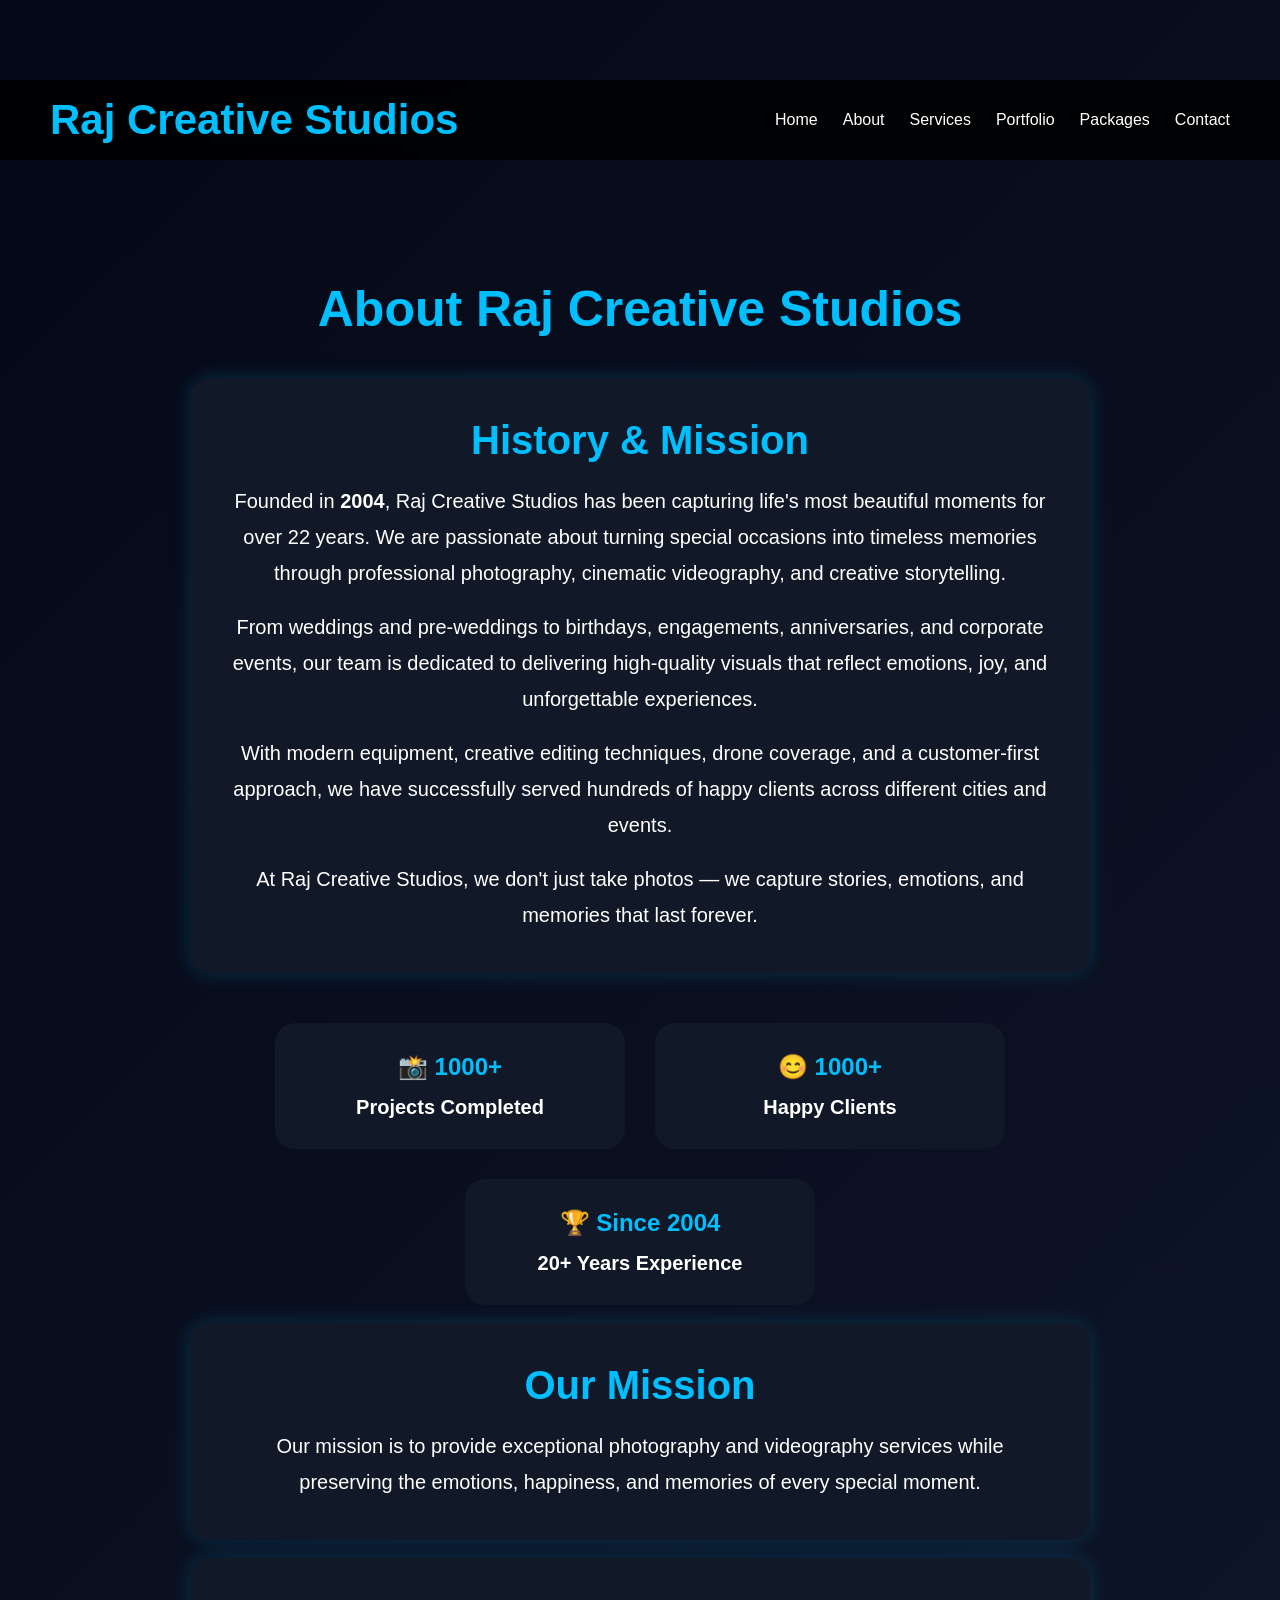
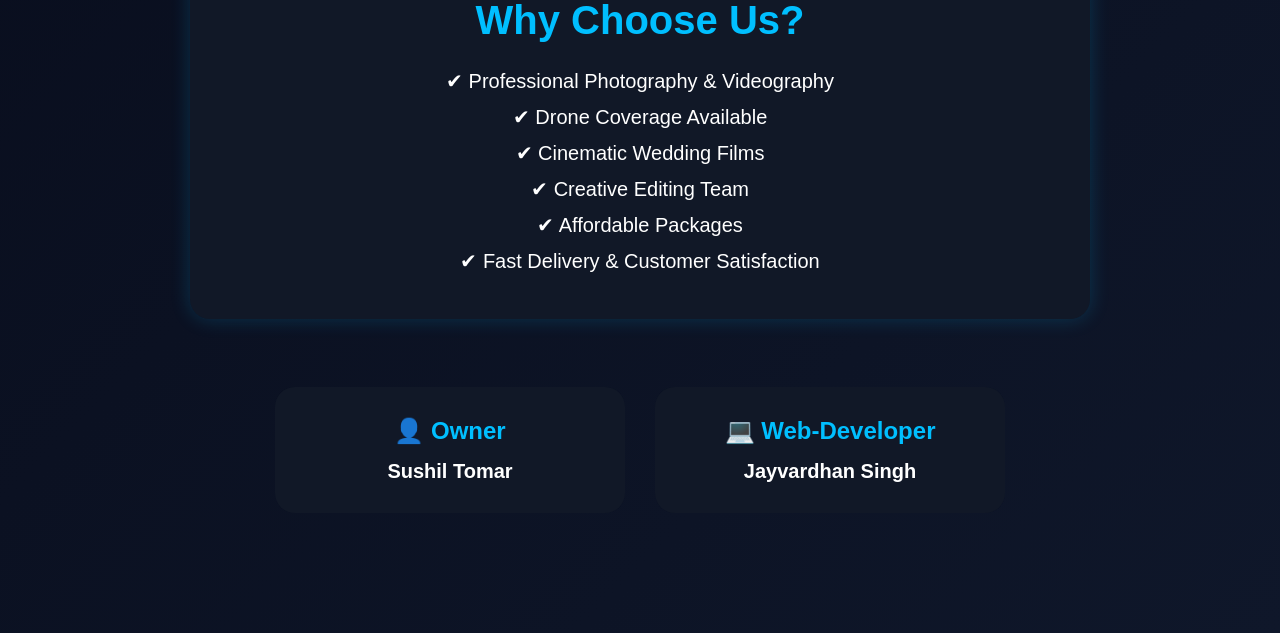
==== about.html @ 33a4277d "Updated website" ====
<!DOCTYPE html>
<html lang="en">
    <head>
        <meta charset="UTF-8">
        <meta name="viewport" content="width=device-width, initial-scale=1.0">
        <title>Raj Creative Studios</title>

        <link rel="stylesheet" href="css/style.css">
        <body>
            <header>
                <meta name="viewport"
                    content="width=device-width, initial-scale=1.0">
                <div class="logo">Raj Creative Studios</div>

                <div class="menu-toggle" onclick="toggleMenu()">
                    ☰
                </div>

                <nav id="navbar">
                    <ul>
                        <li><a href="index.html">Home</a></li>
                        <li><a href="about.html">About</a></li>
                        <li><a href="services.html">Services</a></li>
                        <li><a href="portfolio.html">Portfolio</a></li>
                        <li><a href="packages.html">Packages</a></li>
                        <li><a href="contact.html">Contact</a></li>
                    </ul>
                </nav>
            </header>
            <section class="about-section">

                <h1>About Raj Creative Studios</h1>

                <div class="about-card">

    <h2>History & Mission</h2>

    <p>
        Founded in <strong>2004</strong>, Raj Creative Studios has been
        capturing life's most beautiful moments for over 22 years.
        We are passionate about turning special occasions into
        timeless memories through professional photography,
        cinematic videography, and creative storytelling.
    </p>

    <br>

    <p>
        From weddings and pre-weddings to birthdays,
        engagements, anniversaries, and corporate events,
        our team is dedicated to delivering high-quality
        visuals that reflect emotions, joy, and unforgettable experiences.
    </p>

    <br>

    <p>
        With modern equipment, creative editing techniques,
        drone coverage, and a customer-first approach,
        we have successfully served hundreds of happy clients
        across different cities and events.
    </p>

    <br>

    <p>
        At Raj Creative Studios, we don't just take photos —
        we capture stories, emotions, and memories that last forever.
    </p>

</div>
<div class="team-container">

    <div class="team-card">
        <h2>📸 1000+</h2>
        <p>Projects Completed</p>
    </div>

    <div class="team-card">
        <h2>😊 1000+</h2>
        <p>Happy Clients</p>
    </div>

    <div class="team-card">
        <h2>🏆 Since 2004</h2>
        <p>20+ Years Experience</p>
    </div>

</div>
<br>

<div class="about-card">

    <h2>Our Mission</h2>

    <p>
        Our mission is to provide exceptional photography
        and videography services while preserving the emotions,
        happiness, and memories of every special moment.
    </p>

</div>

<br>

<div class="about-card">

    <h2>Why Choose Us?</h2>

    <p>✔ Professional Photography & Videography</p>
    <p>✔ Drone Coverage Available</p>
    <p>✔ Cinematic Wedding Films</p>
    <p>✔ Creative Editing Team</p>
    <p>✔ Affordable Packages</p>
    <p>✔ Fast Delivery & Customer Satisfaction</p>

</div>

<br>

                <div class="team-container">

                    <div class="team-card">
                        <h2>👤 Owner</h2>
                        <p>Sushil Tomar</p>
                    </div>

                    <div class="team-card">
                        <h2>💻 Web-Developer</h2>
                        <p>Jayvardhan Singh</p>
                    </div>

                </div>

            </section>

            <link rel="stylesheet" href="css/style.css">
            <script src="js/script.js"></script>
        </body>
    </html>
---- css/style.css ----
*{
    margin:0;
    padding:0;
    box-sizing:border-box;
    font-family:Arial, sans-serif;
}

body{
    background:#0a0a0a;
    color:white;
}

header{
    position: fixed;
    top: 0;
    left: 0;
    width: 100%;
    background: rgba(0,0,0,0.95);
    backdrop-filter: blur(10px);
    z-index: 9999;

    display: flex;
    justify-content: space-between;
    align-items: center;

    padding: 15px 40px;
}

.logo{
    font-size:28px;
    font-weight:bold;
    color:#00aaff;
}
.logo{
    font-size: 2rem;
}
nav ul{
    list-style:none;
    display:flex;
    gap:25px;
}

nav a{
    text-decoration:none;
    color:white;
    transition:.3s;
}

nav a:hover{
    color:#00aaff;
}

.hero{
    display:flex;
    align-items:center;
    justify-content:center;
    gap:60px;
    padding:120px 8%;
    min-height:80vh;

    background-image:
        linear-gradient(
            rgba(0,0,0,0.6),
            rgba(0,0,0,0.6)
        ),
        url("../images/studio.png");

    background-size:cover;
    background-position:center;
    background-repeat:no-repeat;
}

.hero-image img{
    width:450px;
    max-width:100%;
    border-radius:20px;
    box-shadow:0 0 25px rgba(0,191,255,0.4);
}

.hero-content{
    max-width:500px;
}

.hero-content h1{
    font-size:60px;
    color:white;
    margin-bottom:20px;
    line-height:1.1;
}

.hero-content p{
    font-size:20px;
    color:#ddd;
    margin-bottom:30px;
}

.hero-btn{
    display:inline-block;
    background:#00bfff;
    color:black;
    text-decoration:none;
    padding:15px 35px;
    border-radius:40px;
    font-weight:bold;
}

.btn{
    padding:18px 45px;
    font-size:18px;
    border-radius:50px;
    background:#00bfff;
}

.btn2{
    border:2px solid #00bfff;
    color:white;
    padding:15px 35px;
    border-radius:50px;
    text-decoration:none;
}

.stats{
    display:flex;
    justify-content:center;
    gap:30px;
    padding:60px;
}

.stat-box{
    background:#111827;
    padding:30px;
    border-radius:20px;
    width:250px;
    text-align:center;
}

.stat-box h2{
    color:#00bfff;
    font-size:45px;
}
.stat-card{
    width:240px;
    height:180px;
}

.stat-card h2{
    font-size:55px;
}

section{
    padding:80px 10%;
}

h2{
    text-align:center;
    margin-bottom:40px;
    color:#00aaff;
}

.services{
    text-align:center;
}

.service-box{
    background:rgba(255,255,255,0.08);
    backdrop-filter:blur(10px);
    border:1px solid rgba(255,255,255,0.2);
    border-radius:20px;
    padding:25px;
    transition:0.4s;
}

.service-box:hover{
    transform:translateY(-10px);
}

.gallery{
    display:grid;
    grid-template-columns:repeat(auto-fit,minmax(200px,1fr));
    gap:20px;
}

.photo{
    height:220px;
    background:#111;
    border-radius:10px;
    display:flex;
    justify-content:center;
    align-items:center;
}

.contact{
    text-align:center;
}

.contact button{
    margin-top:15px;
    padding:12px 25px;
    background:#00aaff;
    border:none;
    border-radius:8px;
    color:white;
    cursor:pointer;
}

.footer{
    background:#000;
    padding:20px 10px;
    text-align:center;
    border-top:2px solid #00bfff;
}

.footer p{
    color:#ccc;
    font-size:14px;
    margin-bottom:10px;
}

.footer-links{
    display:flex;
    justify-content:center;
    gap:20px;
    flex-wrap:wrap;
}

.footer-links a{
    color:#00bfff;
    text-decoration:none;
    font-size:14px;
    transition:0.3s;
}

.footer-links a:hover{
    color:white;
}

@import url('https://fonts.googleapis.com/css2?family=Poppins:wght@300;400;600;700&display=swap');

*{
    margin:0;
    padding:0;
    box-sizing:border-box;
    font-family:'Poppins',sans-serif;
}

body{
    background:linear-gradient(135deg,#050816,#0f172a);
    color:white;
    min-height:100vh;
    padding-top: 90px;
}

header{
    text-align:center;
    padding:30px;
    background:rgba(0,0,0,0.4);
    backdrop-filter:blur(10px);
}

header h1{
    color:#00bfff;
    text-shadow:0 0 20px #00bfff;
}

.about-container{
    max-width:1200px;
    margin:auto;
    padding:80px 20px;
}

.about-card{
    background:rgba(255,255,255,0.05);
    backdrop-filter:blur(12px);
    border-radius:20px;
    padding:40px;
    text-align:center;
    box-shadow:0 0 25px rgba(0,191,255,0.2);
}

.about-card h2{
    color:#00bfff;
    margin-bottom:20px;
    font-size:40px;
}

.about-card p{
    font-size:18px;
    line-height:1.8;
}

.team{
    display:flex;
    justify-content:center;
    gap:30px;
    margin-top:50px;
    flex-wrap:wrap;
}

.team-card{
    width:320px;
    background:rgba(255,255,255,0.05);
    backdrop-filter:blur(10px);
    padding:30px;
    border-radius:20px;
    text-align:center;
    transition:0.4s;
}

.team-card:hover{
    transform:translateY(-10px);
    box-shadow:0 0 25px rgba(0,191,255,0.5);
}

.team-card h3{
    color:#00bfff;
    margin-bottom:10px;
}

.team-card p{
    font-size:20px;
    font-weight:600;
}

.contact-section{
    min-height:100vh;
    padding:120px 10%;
    text-align:center;
}

.contact-section h1{
    font-size:60px;
    color:#00bfff;
    margin-bottom:10px;
}

.subtitle{
    color:#ccc;
    margin-bottom:50px;
}

.contact-container{
    display:flex;
    justify-content:center;
    gap:25px;
    flex-wrap:wrap;
    margin-bottom:50px;
}

.contact-card{
    width:300px;
    background:#111827;
    padding:30px;
    border-radius:20px;
    transition:.3s;
}

.contact-card:hover{
    transform:translateY(-10px);
    box-shadow:0 0 20px rgba(0,191,255,.5);
}

.contact-card h3{
    color:#00bfff;
    margin-bottom:10px;
}

.contact-form{
    max-width:700px;
    margin:auto;
}

.contact-form input,
.contact-form textarea{
    width:100%;
    padding:15px;
    margin-bottom:15px;
    border:none;
    border-radius:10px;
    background:#1f2937;
    color:white;
}

.contact-form textarea{
    height:150px;
}

.contact-form button{
    width:100%;
    padding:15px;
    border:none;
    background:#00bfff;
    color:white;
    border-radius:10px;
    font-size:18px;
    cursor:pointer;
}
.whatsapp{
    position:fixed;
    right:20px;
    bottom:20px;
    background:#25D366;
    color:white;
    padding:15px 25px;
    border-radius:50px;
    text-decoration:none;
}
.about-section{
    padding:120px 10%;
    text-align:center;
}

.about-section h1{
    color:#00bfff;
    font-size:50px;
    margin-bottom:40px;
}

.about-card{
    max-width:900px;
    margin:auto;
    background:#111827;
    padding:40px;
    border-radius:20px;
    box-shadow:0 0 20px rgba(0,191,255,.2);
}

.about-card p{
    font-size:20px;
    line-height:1.8;
}

.team-container{
    display:flex;
    justify-content:center;
    gap:30px;
    margin-top:50px;
    flex-wrap:wrap;
}

.team-card{
    width:350px;
    background:#111827;
    padding:30px;
    border-radius:20px;
    transition:.3s;
}

.team-card:hover{
    transform:translateY(-10px);
    box-shadow:0 0 25px rgba(0,191,255,.5);
}

.team-card h2{
    color:#00bfff;
    margin-bottom:15px;
}

.services-section{
    padding:120px 8%;
    text-align:center;
}

.services-section h1{
    font-size:55px;
    color:#00bfff;
    margin-bottom:60px;
}

.services-grid{
    display:grid;
    grid-template-columns:repeat(auto-fit,minmax(300px,1fr));
    gap:30px;
}

.service-card{
    background:#111827;
    padding:35px;
    border-radius:20px;
    transition:0.4s;
    border:1px solid rgba(255,255,255,0.08);
}

.service-card:hover{
    transform:translateY(-10px);
    box-shadow:0 0 25px rgba(0,191,255,0.5);
}

.icon{
    font-size:50px;
    margin-bottom:15px;
}

.service-card h3{
    color:#00bfff;
    margin-bottom:15px;
}

.service-card p{
    color:#d1d5db;
}
.packages-section{
    padding:120px 8%;
    text-align:center;
}

.packages-section h1{
    font-size:55px;
    color:#00bfff;
    margin-bottom:60px;
}

.packages-grid{
    display:grid;
    grid-template-columns:repeat(auto-fit,minmax(320px,1fr));
    gap:30px;
}

.package-card{
    background:#111827;
    padding:40px;
    border-radius:20px;
    position:relative;
    transition:0.4s;
}

.package-card:hover{
    transform:translateY(-10px);
    box-shadow:0 0 25px rgba(0,191,255,.5);
}

.featured{
    border:2px solid #00bfff;
}

.badge{
    position:absolute;
    top:15px;
    right:15px;
    background:#00bfff;
    color:white;
    padding:5px 12px;
    border-radius:20px;
    font-size:12px;
}

.price{
    font-size:50px;
    font-weight:bold;
    color:#00bfff;
    margin:20px 0;
}

.package-card ul{
    list-style:none;
    padding:0;
}

.package-card li{
    margin:12px 0;
    color:#d1d5db;
}

.package-btn{
    display:inline-block;
    margin-top:25px;
    padding:12px 25px;
    background:#00bfff;
    color:white;
    text-decoration:none;
    border-radius:50px;
}

.portfolio-section{
    padding:120px 8%;
    text-align:center;
}

.portfolio-section h1{
    color:#00bfff;
    font-size:55px;
    margin-bottom:50px;
}

.portfolio-grid{
    display:grid;
    grid-template-columns:repeat(auto-fit,minmax(320px,1fr));
    gap:25px;
}

.portfolio-card{
    position:relative;
    overflow:hidden;
    border-radius:20px;
}

.portfolio-card img{
    width:100%;
    height:300px;
    object-fit:cover;
    transition:.5s;
}

.portfolio-card:hover img{
    transform:scale(1.1);
}

.overlay{
    position:absolute;
    bottom:0;
    width:100%;
    padding:20px;
    background:linear-gradient(transparent,rgba(0,0,0,.9));
    color:white;
}

.overlay h3{
    color:#00bfff;
}
header{
    position:fixed;
    top:0;
    left:0;
    width:100%;
    height:80px;

    background:rgba(0,0,0,0.9);
    backdrop-filter:blur(10px);

    display:flex;
    justify-content:space-between;
    align-items:center;

    padding:0 50px;
    z-index:1000;
}

.logo{
    color:#00bfff;
    font-size:42px;
    font-weight:bold;
}

.nav-links{
    display:flex;
    gap:35px;
    list-style:none;
}

.nav-links a{
    text-decoration:none;
    color:white;
    font-size:18px;
    font-weight:500;
    transition:0.3s;
}

.nav-links a:hover{
    color:#00bfff;
}

.nav-links a.active{
    color:#00bfff;
}

body{
    padding-top:80px;
}


/* ===== MOBILE MENU FIX ===== */

.menu-toggle{
    display:none;
    font-size:35px;
    color:#00bfff;
    cursor:pointer;
}

@media (max-width:768px){

    header{
        flex-direction:column;
        padding:15px;
        text-align:center;
    }

    .logo{
        font-size:2rem;
        margin-bottom:10px;
    }

    .menu-toggle{
        display:block;
        width:100%;
        text-align:center;
        margin:10px 0;
    }

    #navbar{
        display:none;
        width:100%;
    }

    #navbar.active{
        display:block;
    }

    #navbar ul{
        display:flex;
        flex-direction:column;
        align-items:center;
        gap:12px;
        padding:15px 0;
    }

    #navbar ul li{
        list-style:none;
    }

    #navbar ul li a{
        display:block;
        width:180px;
        background:#111827;
        padding:12px;
        border-radius:15px;
        text-decoration:none;
        color:white;
        transition:0.3s;
    }

    #navbar ul li a:hover{
        background:#00bfff;
        color:black;
    }
}
#navbar ul{
    list-style:none;
}
header{
    position:relative;
}
@media (max-width:768px){

    header{
        position:relative;
        flex-direction:column;
        padding:15px;
        text-align:center;
    }

    .menu-toggle{
        display:block;
        width:100%;
        text-align:center;
        margin:10px 0;
    }

    #navbar{
        display:none;
        width:100%;
    }

    #navbar.active{
        display:block;
    }

    #navbar ul{
        list-style:none;
        display:flex;
        flex-direction:column;
        align-items:center;
        gap:12px;
        padding:15px 0;
    }
}
@media (max-width:768px){

   .hero{
    min-height:100vh;

    background-image:
    linear-gradient(
        rgba(0,0,0,0.5),
        rgba(0,0,0,0.6)
    ),
    url("../images/wedding.jpg");

    background-size:cover;
    background-position:center;
    background-repeat:no-repeat;

    display:flex;
    justify-content:center;
    align-items:center;
}

}
/* Contact Form */
.contact-form{
    max-width:700px;
    margin:50px auto;
    display:flex;
    flex-direction:column;
    gap:20px;
}

.contact-form input,
.contact-form textarea{
    width:100%;
    padding:18px;
    border:none;
    border-radius:15px;
    background:#0b1830;
    color:white;
    font-size:16px;
    box-shadow:0 0 10px rgba(0,191,255,0.2);
}

.contact-form textarea{
    min-height:150px;
    resize:none;
}

.contact-form input:focus,
.contact-form textarea:focus{
    outline:none;
    box-shadow:0 0 20px #00bfff;
}

.contact-form button{
    background:#00bfff;
    color:white;
    border:none;
    padding:18px;
    font-size:18px;
    font-weight:bold;
    border-radius:50px;
    cursor:pointer;
    transition:0.3s;
}

.contact-form button:hover{
    transform:translateY(-3px);
    box-shadow:0 0 25px #00bfff;
}

/* Mobile */
@media(max-width:768px){

.contact-form{
    width:90%;
}

}
.hero{
    min-height:100vh;
    display:flex;
    justify-content:center;
    align-items:center;
    text-align:center;

    animation:slider 15s infinite;
    background-size:cover;
    background-position:center;
}

@keyframes slider{

    0%{
        background-image:
        linear-gradient(rgba(0,0,0,.6),rgba(0,0,0,.6)),
        url("images/team.jpg");
    }

    33%{
        background-image:
        linear-gradient(rgba(0,0,0,.6),rgba(0,0,0,.6)),
        url("images/prewedding.jpg");
    }

    66%{
        background-image:
        linear-gradient(rgba(0,0,0,.6),rgba(0,0,0,.6)),
        url("images/birthday.jpg");
    }

    100%{
        background-image:
        linear-gradient(rgba(0,0,0,.6),rgba(0,0,0,.6)),
        url("images/wedding.jpg");
    }
}

.reviews{
    padding:80px 20px;
    text-align:center;
}

.review-grid{
    display:grid;
    grid-template-columns:repeat(auto-fit,minmax(250px,1fr));
    gap:20px;
    margin-top:40px;
}

.review-card{
    background:#08152d;
    padding:25px;
    border-radius:15px;
    color:white;
    box-shadow:0 0 15px rgba(0,191,255,.3);
}

.review-card h4{
    color:#00bfff;
    margin-top:15px;
}
.review-card h4{
    color:#00bfff;
    margin-top:15px;
}
form{
    max-width:700px;
    margin:auto;
    display:flex;
    flex-direction:column;
    gap:15px;
}

form input,
form select,
form textarea{
    padding:15px;
    border:none;
    border-radius:10px;
    background:#08152d;
    color:white;
}

form button{
    padding:15px;
    border:none;
    border-radius:10px;
    background:#00bfff;
    color:white;
    font-size:18px;
    cursor:pointer;
}

.map-section{
    padding:80px 20px;
    text-align:center;
}

.map-section h2{
    color:#00bfff;
    margin-bottom:30px;
    font-size:2.5rem;
}

.map-container iframe{
    width:100%;
    height:400px;
    border:none;
    border-radius:20px;
    box-shadow:0 0 20px rgba(0,191,255,.3);
}

.call-btn{
    position:fixed;
    bottom:100px;
    right:25px;

    width:65px;
    height:65px;

    background:#00bfff;
    color:white;

    border-radius:50%;

    display:flex;
    justify-content:center;
    align-items:center;

    font-size:30px;

    text-decoration:none;

    box-shadow:0 0 20px rgba(0,191,255,.6);

    z-index:999;
    transition:.3s;
}

.call-btn:hover{
    transform:scale(1.1);
}

@media(max-width:768px){

.hero{
    flex-direction:column;
    text-align:center;
    padding:100px 20px;
}

.hero-content h1{
    font-size:42px;
}

.hero-content p{
    font-size:18px;
}

.hero-image img{
    width:100%;
}
}
.share-btn{
    background:#00bfff;
    color:black;
    border:none;
    padding:15px 30px;
    border-radius:50px;
    font-size:18px;
    font-weight:bold;
    cursor:pointer;
    transition:0.3s;
}

.share-btn:hover{
    transform:scale(1.05);
    box-shadow:0 0 20px #00bfff;
}

.share-float{
    position:fixed;
    bottom:90px;
    left:20px;

    width:60px;
    height:60px;

    background:#00bfff;
    color:white;

    border-radius:50%;

    display:flex;
    justify-content:center;
    align-items:center;

    font-size:28px;
    text-decoration:none;

    box-shadow:0 0 20px rgba(0,191,255,0.6);

    z-index:999;
    transition:0.3s;
}

.share-float:hover{
    transform:scale(1.1);
}
---- css/style.css ----
*{
    margin:0;
    padding:0;
    box-sizing:border-box;
    font-family:Arial, sans-serif;
}

body{
    background:#0a0a0a;
    color:white;
}

header{
    position: fixed;
    top: 0;
    left: 0;
    width: 100%;
    background: rgba(0,0,0,0.95);
    backdrop-filter: blur(10px);
    z-index: 9999;

    display: flex;
    justify-content: space-between;
    align-items: center;

    padding: 15px 40px;
}

.logo{
    font-size:28px;
    font-weight:bold;
    color:#00aaff;
}
.logo{
    font-size: 2rem;
}
nav ul{
    list-style:none;
    display:flex;
    gap:25px;
}

nav a{
    text-decoration:none;
    color:white;
    transition:.3s;
}

nav a:hover{
    color:#00aaff;
}

.hero{
    display:flex;
    align-items:center;
    justify-content:center;
    gap:60px;
    padding:120px 8%;
    min-height:80vh;

    background-image:
        linear-gradient(
            rgba(0,0,0,0.6),
            rgba(0,0,0,0.6)
        ),
        url("../images/studio.png");

    background-size:cover;
    background-position:center;
    background-repeat:no-repeat;
}

.hero-image img{
    width:450px;
    max-width:100%;
    border-radius:20px;
    box-shadow:0 0 25px rgba(0,191,255,0.4);
}

.hero-content{
    max-width:500px;
}

.hero-content h1{
    font-size:60px;
    color:white;
    margin-bottom:20px;
    line-height:1.1;
}

.hero-content p{
    font-size:20px;
    color:#ddd;
    margin-bottom:30px;
}

.hero-btn{
    display:inline-block;
    background:#00bfff;
    color:black;
    text-decoration:none;
    padding:15px 35px;
    border-radius:40px;
    font-weight:bold;
}

.btn{
    padding:18px 45px;
    font-size:18px;
    border-radius:50px;
    background:#00bfff;
}

.btn2{
    border:2px solid #00bfff;
    color:white;
    padding:15px 35px;
    border-radius:50px;
    text-decoration:none;
}

.stats{
    display:flex;
    justify-content:center;
    gap:30px;
    padding:60px;
}

.stat-box{
    background:#111827;
    padding:30px;
    border-radius:20px;
    width:250px;
    text-align:center;
}

.stat-box h2{
    color:#00bfff;
    font-size:45px;
}
.stat-card{
    width:240px;
    height:180px;
}

.stat-card h2{
    font-size:55px;
}

section{
    padding:80px 10%;
}

h2{
    text-align:center;
    margin-bottom:40px;
    color:#00aaff;
}

.services{
    text-align:center;
}

.service-box{
    background:rgba(255,255,255,0.08);
    backdrop-filter:blur(10px);
    border:1px solid rgba(255,255,255,0.2);
    border-radius:20px;
    padding:25px;
    transition:0.4s;
}

.service-box:hover{
    transform:translateY(-10px);
}

.gallery{
    display:grid;
    grid-template-columns:repeat(auto-fit,minmax(200px,1fr));
    gap:20px;
}

.photo{
    height:220px;
    background:#111;
    border-radius:10px;
    display:flex;
    justify-content:center;
    align-items:center;
}

.contact{
    text-align:center;
}

.contact button{
    margin-top:15px;
    padding:12px 25px;
    background:#00aaff;
    border:none;
    border-radius:8px;
    color:white;
    cursor:pointer;
}

.footer{
    background:#000;
    padding:20px 10px;
    text-align:center;
    border-top:2px solid #00bfff;
}

.footer p{
    color:#ccc;
    font-size:14px;
    margin-bottom:10px;
}

.footer-links{
    display:flex;
    justify-content:center;
    gap:20px;
    flex-wrap:wrap;
}

.footer-links a{
    color:#00bfff;
    text-decoration:none;
    font-size:14px;
    transition:0.3s;
}

.footer-links a:hover{
    color:white;
}

@import url('https://fonts.googleapis.com/css2?family=Poppins:wght@300;400;600;700&display=swap');

*{
    margin:0;
    padding:0;
    box-sizing:border-box;
    font-family:'Poppins',sans-serif;
}

body{
    background:linear-gradient(135deg,#050816,#0f172a);
    color:white;
    min-height:100vh;
    padding-top: 90px;
}

header{
    text-align:center;
    padding:30px;
    background:rgba(0,0,0,0.4);
    backdrop-filter:blur(10px);
}

header h1{
    color:#00bfff;
    text-shadow:0 0 20px #00bfff;
}

.about-container{
    max-width:1200px;
    margin:auto;
    padding:80px 20px;
}

.about-card{
    background:rgba(255,255,255,0.05);
    backdrop-filter:blur(12px);
    border-radius:20px;
    padding:40px;
    text-align:center;
    box-shadow:0 0 25px rgba(0,191,255,0.2);
}

.about-card h2{
    color:#00bfff;
    margin-bottom:20px;
    font-size:40px;
}

.about-card p{
    font-size:18px;
    line-height:1.8;
}

.team{
    display:flex;
    justify-content:center;
    gap:30px;
    margin-top:50px;
    flex-wrap:wrap;
}

.team-card{
    width:320px;
    background:rgba(255,255,255,0.05);
    backdrop-filter:blur(10px);
    padding:30px;
    border-radius:20px;
    text-align:center;
    transition:0.4s;
}

.team-card:hover{
    transform:translateY(-10px);
    box-shadow:0 0 25px rgba(0,191,255,0.5);
}

.team-card h3{
    color:#00bfff;
    margin-bottom:10px;
}

.team-card p{
    font-size:20px;
    font-weight:600;
}

.contact-section{
    min-height:100vh;
    padding:120px 10%;
    text-align:center;
}

.contact-section h1{
    font-size:60px;
    color:#00bfff;
    margin-bottom:10px;
}

.subtitle{
    color:#ccc;
    margin-bottom:50px;
}

.contact-container{
    display:flex;
    justify-content:center;
    gap:25px;
    flex-wrap:wrap;
    margin-bottom:50px;
}

.contact-card{
    width:300px;
    background:#111827;
    padding:30px;
    border-radius:20px;
    transition:.3s;
}

.contact-card:hover{
    transform:translateY(-10px);
    box-shadow:0 0 20px rgba(0,191,255,.5);
}

.contact-card h3{
    color:#00bfff;
    margin-bottom:10px;
}

.contact-form{
    max-width:700px;
    margin:auto;
}

.contact-form input,
.contact-form textarea{
    width:100%;
    padding:15px;
    margin-bottom:15px;
    border:none;
    border-radius:10px;
    background:#1f2937;
    color:white;
}

.contact-form textarea{
    height:150px;
}

.contact-form button{
    width:100%;
    padding:15px;
    border:none;
    background:#00bfff;
    color:white;
    border-radius:10px;
    font-size:18px;
    cursor:pointer;
}
.whatsapp{
    position:fixed;
    right:20px;
    bottom:20px;
    background:#25D366;
    color:white;
    padding:15px 25px;
    border-radius:50px;
    text-decoration:none;
}
.about-section{
    padding:120px 10%;
    text-align:center;
}

.about-section h1{
    color:#00bfff;
    font-size:50px;
    margin-bottom:40px;
}

.about-card{
    max-width:900px;
    margin:auto;
    background:#111827;
    padding:40px;
    border-radius:20px;
    box-shadow:0 0 20px rgba(0,191,255,.2);
}

.about-card p{
    font-size:20px;
    line-height:1.8;
}

.team-container{
    display:flex;
    justify-content:center;
    gap:30px;
    margin-top:50px;
    flex-wrap:wrap;
}

.team-card{
    width:350px;
    background:#111827;
    padding:30px;
    border-radius:20px;
    transition:.3s;
}

.team-card:hover{
    transform:translateY(-10px);
    box-shadow:0 0 25px rgba(0,191,255,.5);
}

.team-card h2{
    color:#00bfff;
    margin-bottom:15px;
}

.services-section{
    padding:120px 8%;
    text-align:center;
}

.services-section h1{
    font-size:55px;
    color:#00bfff;
    margin-bottom:60px;
}

.services-grid{
    display:grid;
    grid-template-columns:repeat(auto-fit,minmax(300px,1fr));
    gap:30px;
}

.service-card{
    background:#111827;
    padding:35px;
    border-radius:20px;
    transition:0.4s;
    border:1px solid rgba(255,255,255,0.08);
}

.service-card:hover{
    transform:translateY(-10px);
    box-shadow:0 0 25px rgba(0,191,255,0.5);
}

.icon{
    font-size:50px;
    margin-bottom:15px;
}

.service-card h3{
    color:#00bfff;
    margin-bottom:15px;
}

.service-card p{
    color:#d1d5db;
}
.packages-section{
    padding:120px 8%;
    text-align:center;
}

.packages-section h1{
    font-size:55px;
    color:#00bfff;
    margin-bottom:60px;
}

.packages-grid{
    display:grid;
    grid-template-columns:repeat(auto-fit,minmax(320px,1fr));
    gap:30px;
}

.package-card{
    background:#111827;
    padding:40px;
    border-radius:20px;
    position:relative;
    transition:0.4s;
}

.package-card:hover{
    transform:translateY(-10px);
    box-shadow:0 0 25px rgba(0,191,255,.5);
}

.featured{
    border:2px solid #00bfff;
}

.badge{
    position:absolute;
    top:15px;
    right:15px;
    background:#00bfff;
    color:white;
    padding:5px 12px;
    border-radius:20px;
    font-size:12px;
}

.price{
    font-size:50px;
    font-weight:bold;
    color:#00bfff;
    margin:20px 0;
}

.package-card ul{
    list-style:none;
    padding:0;
}

.package-card li{
    margin:12px 0;
    color:#d1d5db;
}

.package-btn{
    display:inline-block;
    margin-top:25px;
    padding:12px 25px;
    background:#00bfff;
    color:white;
    text-decoration:none;
    border-radius:50px;
}

.portfolio-section{
    padding:120px 8%;
    text-align:center;
}

.portfolio-section h1{
    color:#00bfff;
    font-size:55px;
    margin-bottom:50px;
}

.portfolio-grid{
    display:grid;
    grid-template-columns:repeat(auto-fit,minmax(320px,1fr));
    gap:25px;
}

.portfolio-card{
    position:relative;
    overflow:hidden;
    border-radius:20px;
}

.portfolio-card img{
    width:100%;
    height:300px;
    object-fit:cover;
    transition:.5s;
}

.portfolio-card:hover img{
    transform:scale(1.1);
}

.overlay{
    position:absolute;
    bottom:0;
    width:100%;
    padding:20px;
    background:linear-gradient(transparent,rgba(0,0,0,.9));
    color:white;
}

.overlay h3{
    color:#00bfff;
}
header{
    position:fixed;
    top:0;
    left:0;
    width:100%;
    height:80px;

    background:rgba(0,0,0,0.9);
    backdrop-filter:blur(10px);

    display:flex;
    justify-content:space-between;
    align-items:center;

    padding:0 50px;
    z-index:1000;
}

.logo{
    color:#00bfff;
    font-size:42px;
    font-weight:bold;
}

.nav-links{
    display:flex;
    gap:35px;
    list-style:none;
}

.nav-links a{
    text-decoration:none;
    color:white;
    font-size:18px;
    font-weight:500;
    transition:0.3s;
}

.nav-links a:hover{
    color:#00bfff;
}

.nav-links a.active{
    color:#00bfff;
}

body{
    padding-top:80px;
}


/* ===== MOBILE MENU FIX ===== */

.menu-toggle{
    display:none;
    font-size:35px;
    color:#00bfff;
    cursor:pointer;
}

@media (max-width:768px){

    header{
        flex-direction:column;
        padding:15px;
        text-align:center;
    }

    .logo{
        font-size:2rem;
        margin-bottom:10px;
    }

    .menu-toggle{
        display:block;
        width:100%;
        text-align:center;
        margin:10px 0;
    }

    #navbar{
        display:none;
        width:100%;
    }

    #navbar.active{
        display:block;
    }

    #navbar ul{
        display:flex;
        flex-direction:column;
        align-items:center;
        gap:12px;
        padding:15px 0;
    }

    #navbar ul li{
        list-style:none;
    }

    #navbar ul li a{
        display:block;
        width:180px;
        background:#111827;
        padding:12px;
        border-radius:15px;
        text-decoration:none;
        color:white;
        transition:0.3s;
    }

    #navbar ul li a:hover{
        background:#00bfff;
        color:black;
    }
}
#navbar ul{
    list-style:none;
}
header{
    position:relative;
}
@media (max-width:768px){

    header{
        position:relative;
        flex-direction:column;
        padding:15px;
        text-align:center;
    }

    .menu-toggle{
        display:block;
        width:100%;
        text-align:center;
        margin:10px 0;
    }

    #navbar{
        display:none;
        width:100%;
    }

    #navbar.active{
        display:block;
    }

    #navbar ul{
        list-style:none;
        display:flex;
        flex-direction:column;
        align-items:center;
        gap:12px;
        padding:15px 0;
    }
}
@media (max-width:768px){

   .hero{
    min-height:100vh;

    background-image:
    linear-gradient(
        rgba(0,0,0,0.5),
        rgba(0,0,0,0.6)
    ),
    url("../images/wedding.jpg");

    background-size:cover;
    background-position:center;
    background-repeat:no-repeat;

    display:flex;
    justify-content:center;
    align-items:center;
}

}
/* Contact Form */
.contact-form{
    max-width:700px;
    margin:50px auto;
    display:flex;
    flex-direction:column;
    gap:20px;
}

.contact-form input,
.contact-form textarea{
    width:100%;
    padding:18px;
    border:none;
    border-radius:15px;
    background:#0b1830;
    color:white;
    font-size:16px;
    box-shadow:0 0 10px rgba(0,191,255,0.2);
}

.contact-form textarea{
    min-height:150px;
    resize:none;
}

.contact-form input:focus,
.contact-form textarea:focus{
    outline:none;
    box-shadow:0 0 20px #00bfff;
}

.contact-form button{
    background:#00bfff;
    color:white;
    border:none;
    padding:18px;
    font-size:18px;
    font-weight:bold;
    border-radius:50px;
    cursor:pointer;
    transition:0.3s;
}

.contact-form button:hover{
    transform:translateY(-3px);
    box-shadow:0 0 25px #00bfff;
}

/* Mobile */
@media(max-width:768px){

.contact-form{
    width:90%;
}

}
.hero{
    min-height:100vh;
    display:flex;
    justify-content:center;
    align-items:center;
    text-align:center;

    animation:slider 15s infinite;
    background-size:cover;
    background-position:center;
}

@keyframes slider{

    0%{
        background-image:
        linear-gradient(rgba(0,0,0,.6),rgba(0,0,0,.6)),
        url("images/team.jpg");
    }

    33%{
        background-image:
        linear-gradient(rgba(0,0,0,.6),rgba(0,0,0,.6)),
        url("images/prewedding.jpg");
    }

    66%{
        background-image:
        linear-gradient(rgba(0,0,0,.6),rgba(0,0,0,.6)),
        url("images/birthday.jpg");
    }

    100%{
        background-image:
        linear-gradient(rgba(0,0,0,.6),rgba(0,0,0,.6)),
        url("images/wedding.jpg");
    }
}

.reviews{
    padding:80px 20px;
    text-align:center;
}

.review-grid{
    display:grid;
    grid-template-columns:repeat(auto-fit,minmax(250px,1fr));
    gap:20px;
    margin-top:40px;
}

.review-card{
    background:#08152d;
    padding:25px;
    border-radius:15px;
    color:white;
    box-shadow:0 0 15px rgba(0,191,255,.3);
}

.review-card h4{
    color:#00bfff;
    margin-top:15px;
}
.review-card h4{
    color:#00bfff;
    margin-top:15px;
}
form{
    max-width:700px;
    margin:auto;
    display:flex;
    flex-direction:column;
    gap:15px;
}

form input,
form select,
form textarea{
    padding:15px;
    border:none;
    border-radius:10px;
    background:#08152d;
    color:white;
}

form button{
    padding:15px;
    border:none;
    border-radius:10px;
    background:#00bfff;
    color:white;
    font-size:18px;
    cursor:pointer;
}

.map-section{
    padding:80px 20px;
    text-align:center;
}

.map-section h2{
    color:#00bfff;
    margin-bottom:30px;
    font-size:2.5rem;
}

.map-container iframe{
    width:100%;
    height:400px;
    border:none;
    border-radius:20px;
    box-shadow:0 0 20px rgba(0,191,255,.3);
}

.call-btn{
    position:fixed;
    bottom:100px;
    right:25px;

    width:65px;
    height:65px;

    background:#00bfff;
    color:white;

    border-radius:50%;

    display:flex;
    justify-content:center;
    align-items:center;

    font-size:30px;

    text-decoration:none;

    box-shadow:0 0 20px rgba(0,191,255,.6);

    z-index:999;
    transition:.3s;
}

.call-btn:hover{
    transform:scale(1.1);
}

@media(max-width:768px){

.hero{
    flex-direction:column;
    text-align:center;
    padding:100px 20px;
}

.hero-content h1{
    font-size:42px;
}

.hero-content p{
    font-size:18px;
}

.hero-image img{
    width:100%;
}
}
.share-btn{
    background:#00bfff;
    color:black;
    border:none;
    padding:15px 30px;
    border-radius:50px;
    font-size:18px;
    font-weight:bold;
    cursor:pointer;
    transition:0.3s;
}

.share-btn:hover{
    transform:scale(1.05);
    box-shadow:0 0 20px #00bfff;
}

.share-float{
    position:fixed;
    bottom:90px;
    left:20px;

    width:60px;
    height:60px;

    background:#00bfff;
    color:white;

    border-radius:50%;

    display:flex;
    justify-content:center;
    align-items:center;

    font-size:28px;
    text-decoration:none;

    box-shadow:0 0 20px rgba(0,191,255,0.6);

    z-index:999;
    transition:0.3s;
}

.share-float:hover{
    transform:scale(1.1);
}
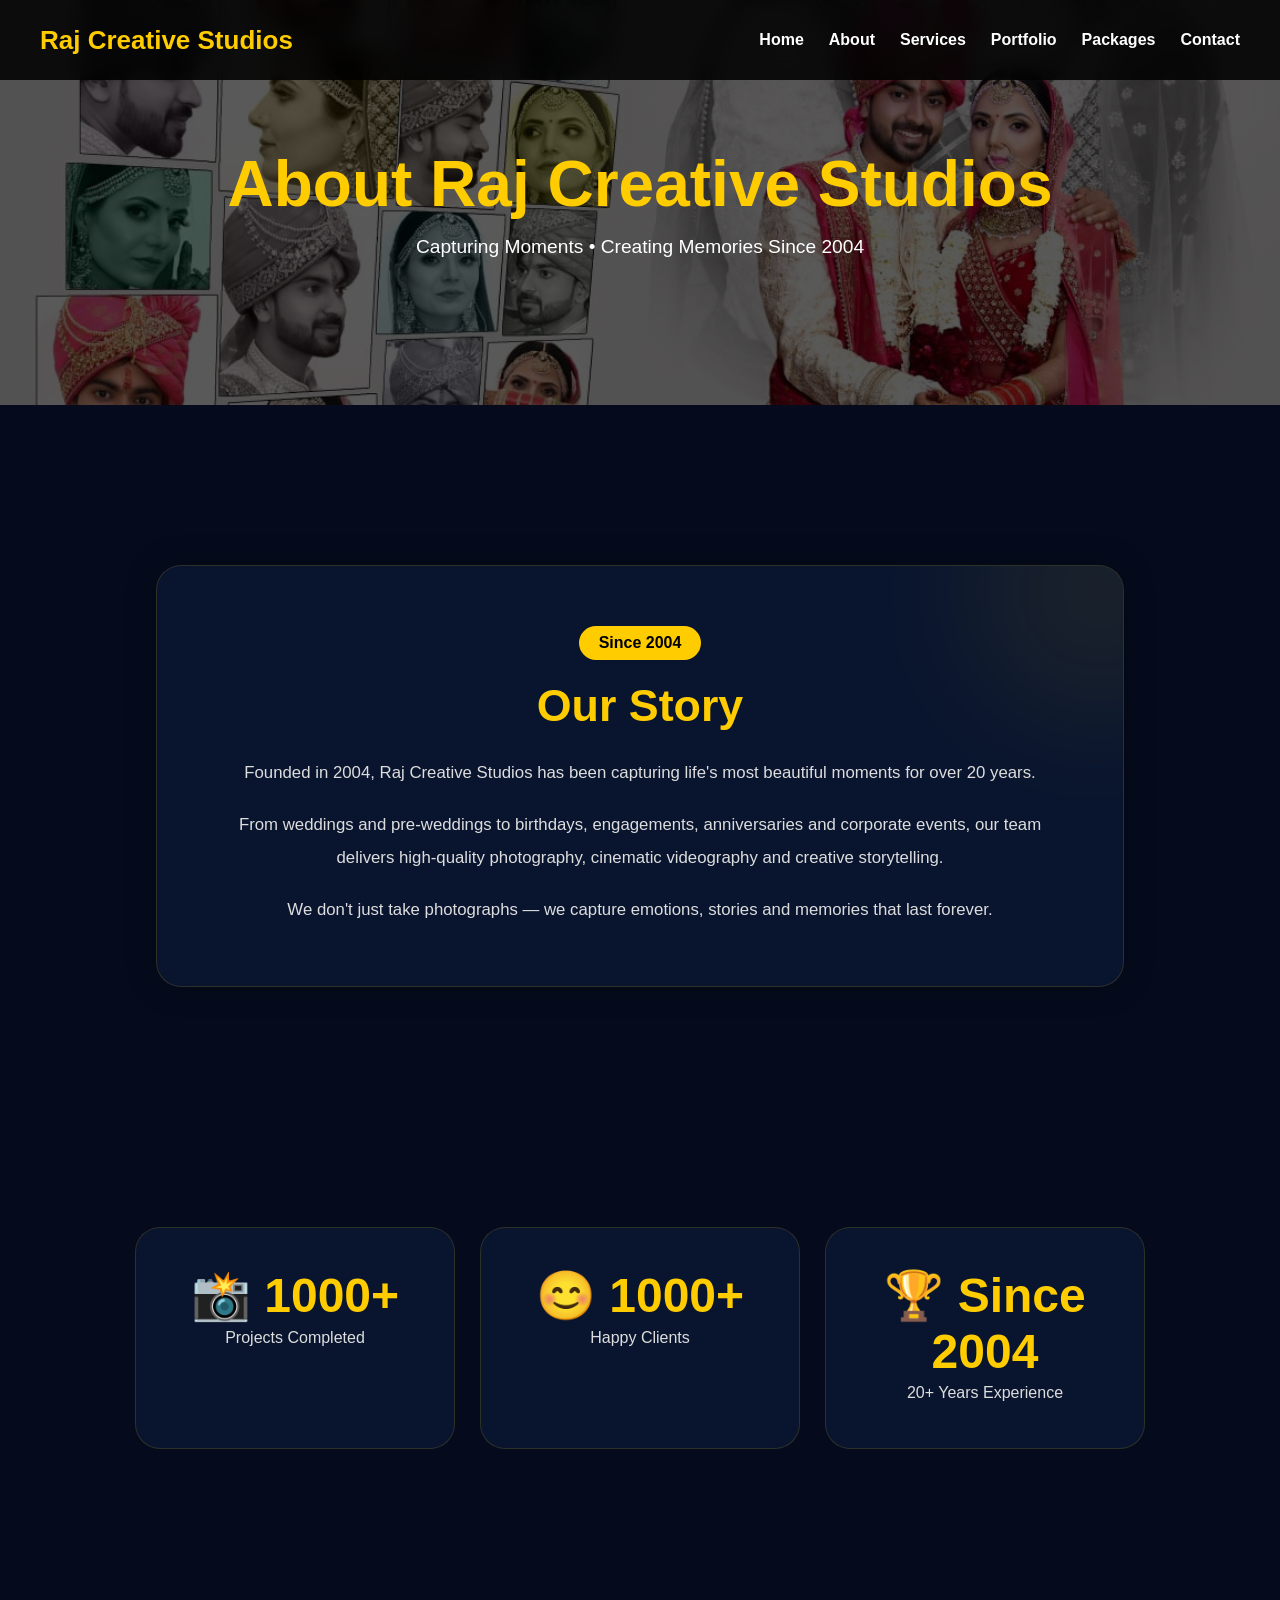
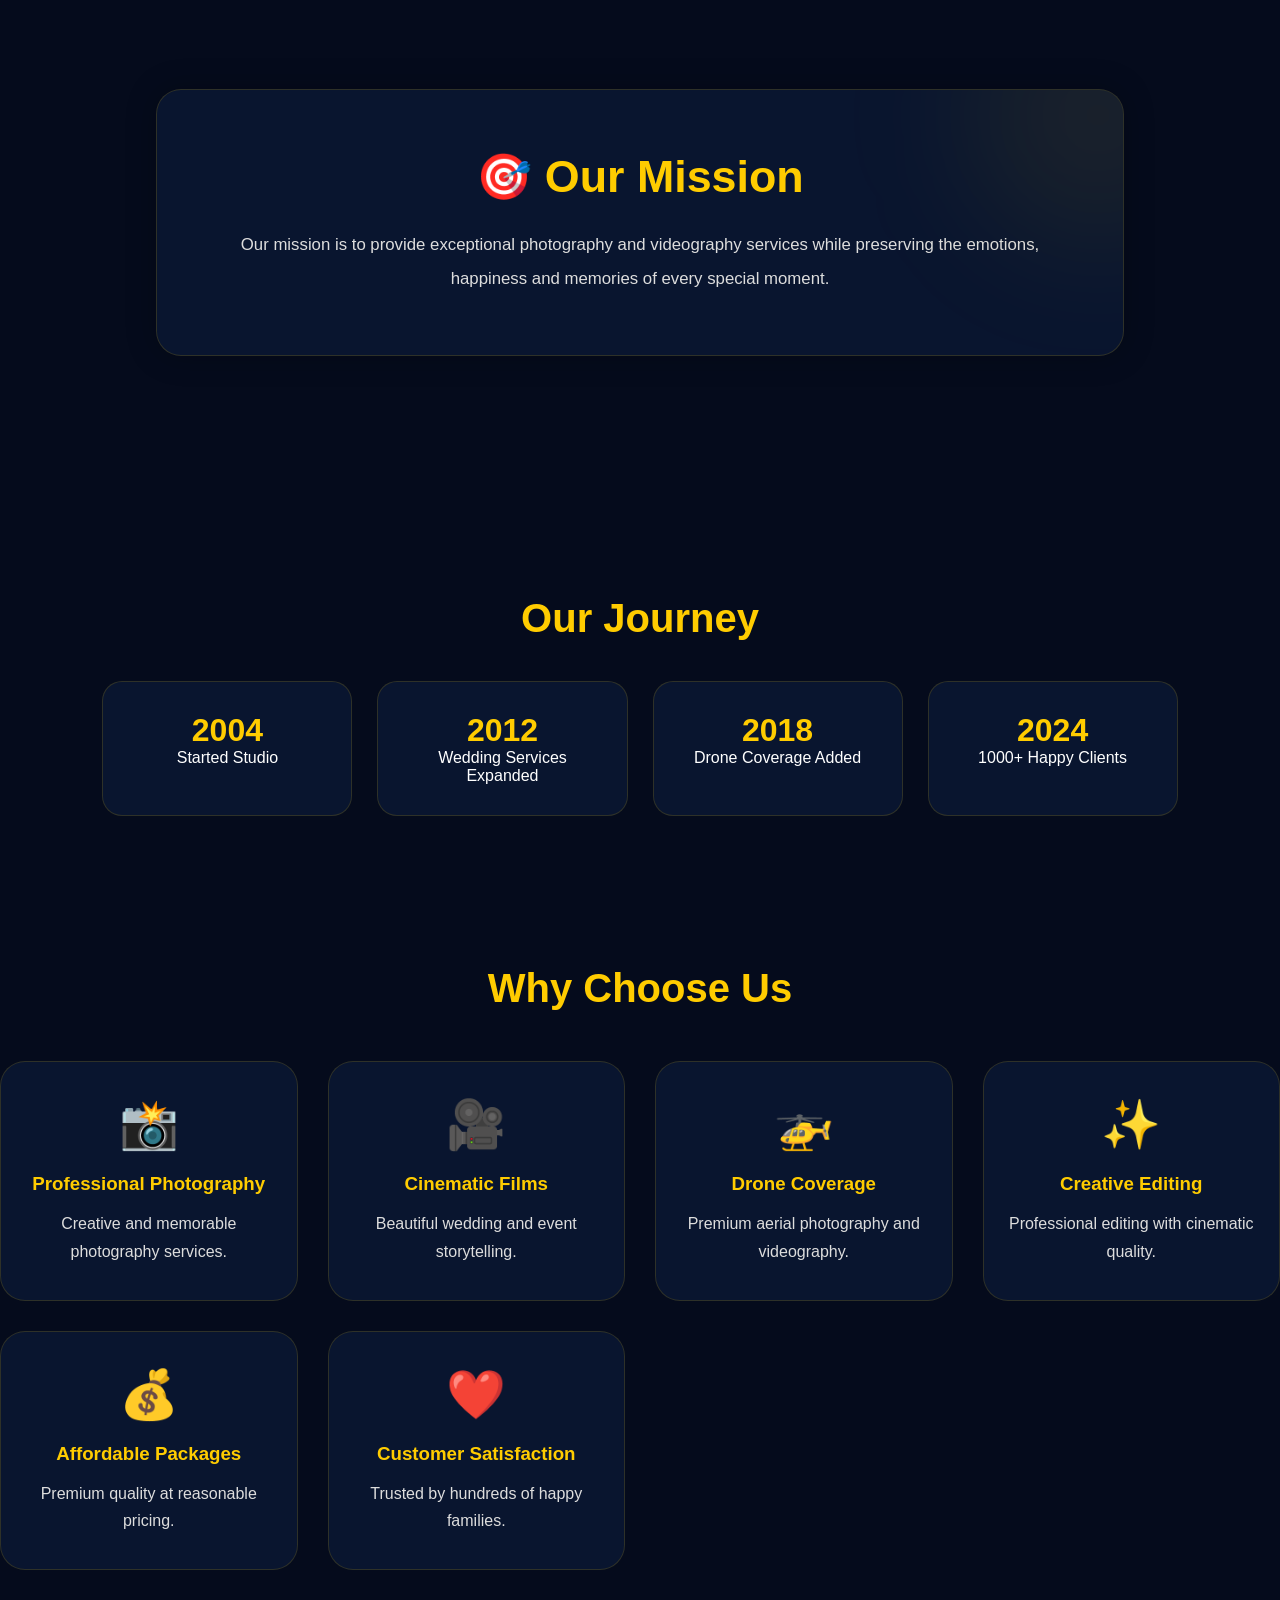
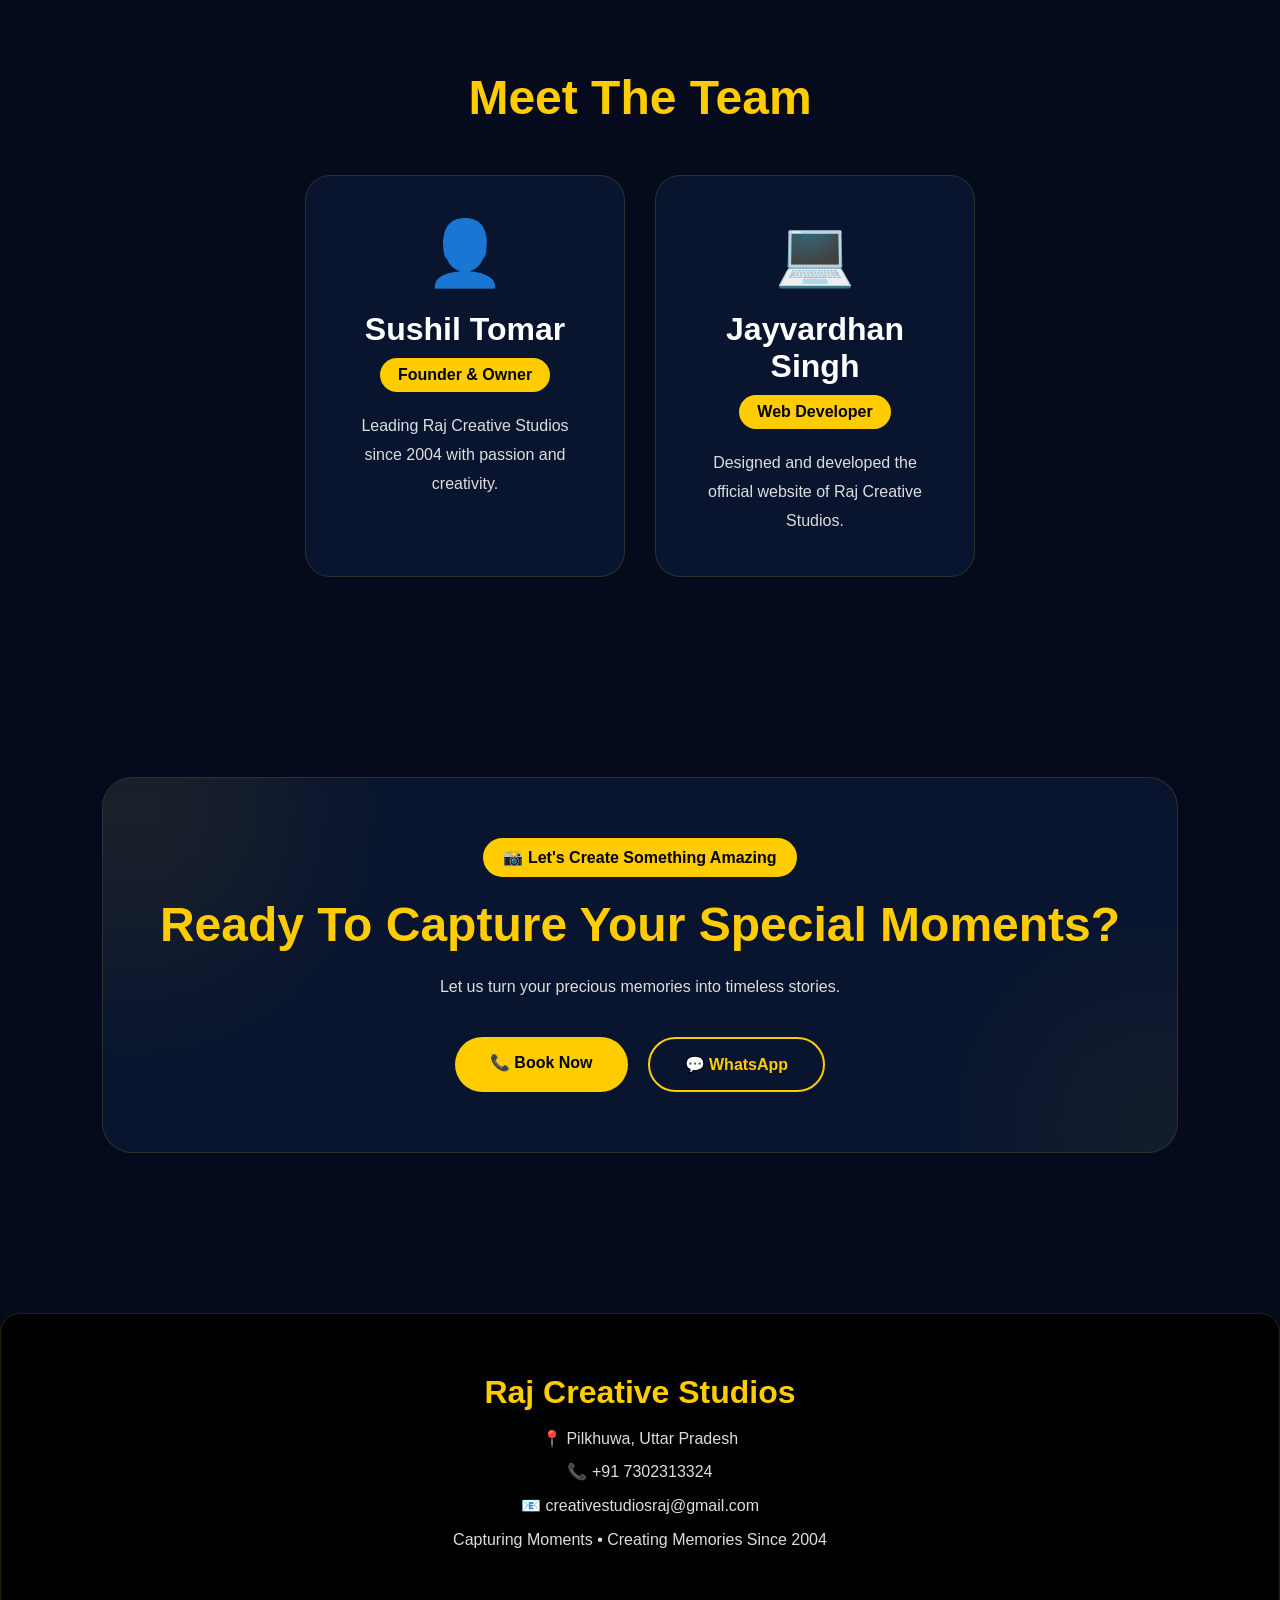
==== commit 806d6e63: "Updated Website" ====
--- a/about.html
+++ b/about.html
@@ -1,75 +1,106 @@
 <!DOCTYPE html>
 <html lang="en">
-    <head>
-        <meta charset="UTF-8">
-        <meta name="viewport" content="width=device-width, initial-scale=1.0">
-        <title>Raj Creative Studios</title>
-
-        <link rel="stylesheet" href="css/style.css">
-        <body>
-            <header>
-                <meta name="viewport"
-                    content="width=device-width, initial-scale=1.0">
-                <div class="logo">Raj Creative Studios</div>
-
-                <div class="menu-toggle" onclick="toggleMenu()">
-                    ☰
-                </div>
-
-                <nav id="navbar">
-                    <ul>
-                        <li><a href="index.html">Home</a></li>
-                        <li><a href="about.html">About</a></li>
-                        <li><a href="services.html">Services</a></li>
-                        <li><a href="portfolio.html">Portfolio</a></li>
-                        <li><a href="packages.html">Packages</a></li>
-                        <li><a href="contact.html">Contact</a></li>
-                    </ul>
-                </nav>
-            </header>
-            <section class="about-section">
-
-                <h1>About Raj Creative Studios</h1>
-
-                <div class="about-card">
-
-    <h2>History & Mission</h2>
-
-    <p>
-        Founded in <strong>2004</strong>, Raj Creative Studios has been
-        capturing life's most beautiful moments for over 22 years.
-        We are passionate about turning special occasions into
-        timeless memories through professional photography,
-        cinematic videography, and creative storytelling.
-    </p>
-
-    <br>
-
-    <p>
-        From weddings and pre-weddings to birthdays,
-        engagements, anniversaries, and corporate events,
-        our team is dedicated to delivering high-quality
-        visuals that reflect emotions, joy, and unforgettable experiences.
-    </p>
-
-    <br>
-
-    <p>
-        With modern equipment, creative editing techniques,
-        drone coverage, and a customer-first approach,
-        we have successfully served hundreds of happy clients
-        across different cities and events.
-    </p>
-
-    <br>
-
-    <p>
-        At Raj Creative Studios, we don't just take photos —
-        we capture stories, emotions, and memories that last forever.
-    </p>
-
-</div>
-<div class="team-container">
+
+<head>
+    <meta charset="UTF-8">
+    <meta name="viewport" content="width=device-width, initial-scale=1.0">
+    <title>About | Raj Creative Studios</title>
+
+    <link rel="stylesheet" href="css/style.css">
+</head>
+
+<body>
+
+<!-- =========================
+     HEADER
+========================= -->
+
+<header>
+
+    <div class="logo">
+        Raj Creative Studios
+    </div>
+
+    <div class="menu-toggle" onclick="toggleMenu()">
+        ☰
+    </div>
+
+    <nav id="navbar">
+        <ul>
+            <li><a href="index.html">Home</a></li>
+            <li><a href="about.html" class="active">About</a></li>
+            <li><a href="services.html">Services</a></li>
+            <li><a href="portfolio.html">Portfolio</a></li>
+            <li><a href="packages.html">Packages</a></li>
+            <li><a href="contact.html">Contact</a></li>
+        </ul>
+    </nav>
+
+</header>
+
+<!-- =========================
+     ABOUT HERO
+========================= -->
+
+<section class="about-hero">
+
+    <div class="about-hero-content">
+
+        <h1>About Raj Creative Studios</h1>
+
+        <p>
+            Capturing Moments • Creating Memories Since 2004
+        </p>
+
+    </div>
+
+</section>
+
+<!-- =========================
+     ABOUT STORY
+========================= -->
+
+<section class="about-section">
+
+    <div class="about-card">
+
+        <span class="about-tag">
+            Since 2004
+        </span>
+
+        <h2>Our Story</h2>
+
+        <p>
+            Founded in 2004, Raj Creative Studios has been capturing life's
+            most beautiful moments for over 20 years.
+        </p>
+
+        <br>
+
+        <p>
+            From weddings and pre-weddings to birthdays,
+            engagements, anniversaries and corporate events,
+            our team delivers high-quality photography,
+            cinematic videography and creative storytelling.
+        </p>
+
+        <br>
+
+        <p>
+            We don't just take photographs —
+            we capture emotions, stories and memories
+            that last forever.
+        </p>
+
+    </div>
+
+</section>
+
+<!-- =========================
+     STATS
+========================= -->
+
+<section class="stats">
 
     <div class="team-card">
         <h2>📸 1000+</h2>
@@ -86,55 +117,219 @@
         <p>20+ Years Experience</p>
     </div>
 
+</section>
+
+<!-- =========================
+     MISSION
+========================= -->
+
+<section class="about-section">
+
+    <div class="about-card">
+
+        <h2>🎯 Our Mission</h2>
+
+        <p>
+            Our mission is to provide exceptional photography
+            and videography services while preserving the
+            emotions, happiness and memories of every special
+            moment.
+        </p>
+
+    </div>
+
+</section>
+<section class="timeline">
+
+<h2>Our Journey</h2>
+
+<div class="timeline-grid">
+
+    <div class="timeline-card">
+        <h3>2004</h3>
+        <p>Started Studio</p>
+    </div>
+
+    <div class="timeline-card">
+        <h3>2012</h3>
+        <p>Wedding Services Expanded</p>
+    </div>
+
+    <div class="timeline-card">
+        <h3>2018</h3>
+        <p>Drone Coverage Added</p>
+    </div>
+
+    <div class="timeline-card">
+        <h3>2024</h3>
+        <p>1000+ Happy Clients</p>
+    </div>
+
 </div>
-<br>
-
-<div class="about-card">
-
-    <h2>Our Mission</h2>
+
+</section>
+
+</div>
+
+</section>
+
+<!-- =========================
+     WHY CHOOSE US
+========================= -->
+
+<section class="trust-section">
+
+    <h2>Why Choose Us</h2>
+
+    <div class="trust-grid">
+
+        <div class="trust-card">
+            <div class="trust-icon">📸</div>
+            <h3>Professional Photography</h3>
+            <p>Creative and memorable photography services.</p>
+        </div>
+
+        <div class="trust-card">
+            <div class="trust-icon">🎥</div>
+            <h3>Cinematic Films</h3>
+            <p>Beautiful wedding and event storytelling.</p>
+        </div>
+
+        <div class="trust-card">
+            <div class="trust-icon">🚁</div>
+            <h3>Drone Coverage</h3>
+            <p>Premium aerial photography and videography.</p>
+        </div>
+
+        <div class="trust-card">
+            <div class="trust-icon">✨</div>
+            <h3>Creative Editing</h3>
+            <p>Professional editing with cinematic quality.</p>
+        </div>
+
+        <div class="trust-card">
+            <div class="trust-icon">💰</div>
+            <h3>Affordable Packages</h3>
+            <p>Premium quality at reasonable pricing.</p>
+        </div>
+
+        <div class="trust-card">
+            <div class="trust-icon">❤️</div>
+            <h3>Customer Satisfaction</h3>
+            <p>Trusted by hundreds of happy families.</p>
+        </div>
+
+    </div>
+
+</section>
+
+<!-- =========================
+     TEAM
+========================= -->
+
+<section class="team-section">
+
+<h2 class="team-title">Meet The Team</h2>
+
+<div class="team-container">
+
+    <div class="team-card">
+
+        <div class="team-icon">👤</div>
+
+        <h3>Sushil Tomar</h3>
+
+        <span class="team-role">
+            Founder & Owner
+        </span>
+
+        <p>
+            Leading Raj Creative Studios since 2004 with
+            passion and creativity.
+        </p>
+
+    </div>
+
+    <div class="team-card">
+
+        <div class="team-icon">💻</div>
+
+        <h3>Jayvardhan Singh</h3>
+
+        <span class="team-role">
+            Web Developer
+        </span>
+
+        <p>
+            Designed and developed the official website
+            of Raj Creative Studios.
+        </p>
+
+    </div>
+
+</div>
+
+</section>
+
+<!-- =========================
+     CTA
+========================= -->
+
+<section class="cta">
+
+    <div class="cta-content">
+
+        <span class="cta-tag">
+            📸 Let's Create Something Amazing
+        </span>
+
+        <h2>
+            Ready To Capture Your Special Moments?
+        </h2>
+
+        <p>
+            Let us turn your precious memories into timeless stories.
+        </p>
+
+        <div class="cta-buttons">
+
+            <a href="contact.html" class="cta-btn">
+                📞 Book Now
+            </a>
+
+            <a href="https://wa.me/917302313324"
+               target="_blank"
+               class="cta-btn-outline">
+               💬 WhatsApp
+            </a>
+
+        </div>
+
+    </div>
+
+</section>
+
+<!-- =========================
+     FOOTER
+========================= -->
+
+<footer>
+
+    <h2>Raj Creative Studios</h2>
+
+    <p>📍 Pilkhuwa, Uttar Pradesh</p>
+
+    <p>📞 +91 7302313324</p>
+
+    <p>📧 creativestudiosraj@gmail.com</p>
 
     <p>
-        Our mission is to provide exceptional photography
-        and videography services while preserving the emotions,
-        happiness, and memories of every special moment.
+        Capturing Moments • Creating Memories Since 2004
     </p>
 
-</div>
-
-<br>
-
-<div class="about-card">
-
-    <h2>Why Choose Us?</h2>
-
-    <p>✔ Professional Photography & Videography</p>
-    <p>✔ Drone Coverage Available</p>
-    <p>✔ Cinematic Wedding Films</p>
-    <p>✔ Creative Editing Team</p>
-    <p>✔ Affordable Packages</p>
-    <p>✔ Fast Delivery & Customer Satisfaction</p>
-
-</div>
-
-<br>
-
-                <div class="team-container">
-
-                    <div class="team-card">
-                        <h2>👤 Owner</h2>
-                        <p>Sushil Tomar</p>
-                    </div>
-
-                    <div class="team-card">
-                        <h2>💻 Web-Developer</h2>
-                        <p>Jayvardhan Singh</p>
-                    </div>
-
-                </div>
-
-            </section>
-
-            <link rel="stylesheet" href="css/style.css">
-            <script src="js/script.js"></script>
-        </body>
-    </html>
+</footer>
+
+<script src="js/script.js"></script>
+
+</body>
+</html>
--- a/css/style.css
+++ b/css/style.css
@@ -1,621 +1,24 @@
+/* =========================
+   RESET
+========================= */
+
 *{
     margin:0;
     padding:0;
     box-sizing:border-box;
-    font-family:Arial, sans-serif;
 }
 
 body{
-    background:#0a0a0a;
+    font-family:'Poppins',sans-serif;
+    background:#050b1c;
     color:white;
-}
-
-header{
-    position: fixed;
-    top: 0;
-    left: 0;
-    width: 100%;
-    background: rgba(0,0,0,0.95);
-    backdrop-filter: blur(10px);
-    z-index: 9999;
-
-    display: flex;
-    justify-content: space-between;
-    align-items: center;
-
-    padding: 15px 40px;
-}
-
-.logo{
-    font-size:28px;
-    font-weight:bold;
-    color:#00aaff;
-}
-.logo{
-    font-size: 2rem;
-}
-nav ul{
-    list-style:none;
-    display:flex;
-    gap:25px;
-}
-
-nav a{
-    text-decoration:none;
-    color:white;
-    transition:.3s;
-}
-
-nav a:hover{
-    color:#00aaff;
-}
-
-.hero{
-    display:flex;
-    align-items:center;
-    justify-content:center;
-    gap:60px;
-    padding:120px 8%;
-    min-height:80vh;
-
-    background-image:
-        linear-gradient(
-            rgba(0,0,0,0.6),
-            rgba(0,0,0,0.6)
-        ),
-        url("../images/studio.png");
-
-    background-size:cover;
-    background-position:center;
-    background-repeat:no-repeat;
-}
-
-.hero-image img{
-    width:450px;
-    max-width:100%;
-    border-radius:20px;
-    box-shadow:0 0 25px rgba(0,191,255,0.4);
-}
-
-.hero-content{
-    max-width:500px;
-}
-
-.hero-content h1{
-    font-size:60px;
-    color:white;
-    margin-bottom:20px;
-    line-height:1.1;
-}
-
-.hero-content p{
-    font-size:20px;
-    color:#ddd;
-    margin-bottom:30px;
-}
-
-.hero-btn{
-    display:inline-block;
-    background:#00bfff;
-    color:black;
-    text-decoration:none;
-    padding:15px 35px;
-    border-radius:40px;
-    font-weight:bold;
-}
-
-.btn{
-    padding:18px 45px;
-    font-size:18px;
-    border-radius:50px;
-    background:#00bfff;
-}
-
-.btn2{
-    border:2px solid #00bfff;
-    color:white;
-    padding:15px 35px;
-    border-radius:50px;
-    text-decoration:none;
-}
-
-.stats{
-    display:flex;
-    justify-content:center;
-    gap:30px;
-    padding:60px;
-}
-
-.stat-box{
-    background:#111827;
-    padding:30px;
-    border-radius:20px;
-    width:250px;
-    text-align:center;
-}
-
-.stat-box h2{
-    color:#00bfff;
-    font-size:45px;
-}
-.stat-card{
-    width:240px;
-    height:180px;
-}
-
-.stat-card h2{
-    font-size:55px;
-}
-
-section{
-    padding:80px 10%;
-}
-
-h2{
-    text-align:center;
-    margin-bottom:40px;
-    color:#00aaff;
-}
-
-.services{
-    text-align:center;
-}
-
-.service-box{
-    background:rgba(255,255,255,0.08);
-    backdrop-filter:blur(10px);
-    border:1px solid rgba(255,255,255,0.2);
-    border-radius:20px;
-    padding:25px;
-    transition:0.4s;
-}
-
-.service-box:hover{
-    transform:translateY(-10px);
-}
-
-.gallery{
-    display:grid;
-    grid-template-columns:repeat(auto-fit,minmax(200px,1fr));
-    gap:20px;
-}
-
-.photo{
-    height:220px;
-    background:#111;
-    border-radius:10px;
-    display:flex;
-    justify-content:center;
-    align-items:center;
-}
-
-.contact{
-    text-align:center;
-}
-
-.contact button{
-    margin-top:15px;
-    padding:12px 25px;
-    background:#00aaff;
-    border:none;
-    border-radius:8px;
-    color:white;
-    cursor:pointer;
-}
-
-.footer{
-    background:#000;
-    padding:20px 10px;
-    text-align:center;
-    border-top:2px solid #00bfff;
-}
-
-.footer p{
-    color:#ccc;
-    font-size:14px;
-    margin-bottom:10px;
-}
-
-.footer-links{
-    display:flex;
-    justify-content:center;
-    gap:20px;
-    flex-wrap:wrap;
-}
-
-.footer-links a{
-    color:#00bfff;
-    text-decoration:none;
-    font-size:14px;
-    transition:0.3s;
-}
-
-.footer-links a:hover{
-    color:white;
-}
-
-@import url('https://fonts.googleapis.com/css2?family=Poppins:wght@300;400;600;700&display=swap');
-
-*{
-    margin:0;
-    padding:0;
-    box-sizing:border-box;
-    font-family:'Poppins',sans-serif;
-}
-
-body{
-    background:linear-gradient(135deg,#050816,#0f172a);
-    color:white;
-    min-height:100vh;
-    padding-top: 90px;
-}
-
-header{
-    text-align:center;
-    padding:30px;
-    background:rgba(0,0,0,0.4);
-    backdrop-filter:blur(10px);
-}
-
-header h1{
-    color:#00bfff;
-    text-shadow:0 0 20px #00bfff;
-}
-
-.about-container{
-    max-width:1200px;
-    margin:auto;
-    padding:80px 20px;
-}
-
-.about-card{
-    background:rgba(255,255,255,0.05);
-    backdrop-filter:blur(12px);
-    border-radius:20px;
-    padding:40px;
-    text-align:center;
-    box-shadow:0 0 25px rgba(0,191,255,0.2);
-}
-
-.about-card h2{
-    color:#00bfff;
-    margin-bottom:20px;
-    font-size:40px;
-}
-
-.about-card p{
-    font-size:18px;
-    line-height:1.8;
-}
-
-.team{
-    display:flex;
-    justify-content:center;
-    gap:30px;
-    margin-top:50px;
-    flex-wrap:wrap;
-}
-
-.team-card{
-    width:320px;
-    background:rgba(255,255,255,0.05);
-    backdrop-filter:blur(10px);
-    padding:30px;
-    border-radius:20px;
-    text-align:center;
-    transition:0.4s;
-}
-
-.team-card:hover{
-    transform:translateY(-10px);
-    box-shadow:0 0 25px rgba(0,191,255,0.5);
-}
-
-.team-card h3{
-    color:#00bfff;
-    margin-bottom:10px;
-}
-
-.team-card p{
-    font-size:20px;
-    font-weight:600;
-}
-
-.contact-section{
-    min-height:100vh;
-    padding:120px 10%;
-    text-align:center;
-}
-
-.contact-section h1{
-    font-size:60px;
-    color:#00bfff;
-    margin-bottom:10px;
-}
-
-.subtitle{
-    color:#ccc;
-    margin-bottom:50px;
-}
-
-.contact-container{
-    display:flex;
-    justify-content:center;
-    gap:25px;
-    flex-wrap:wrap;
-    margin-bottom:50px;
-}
-
-.contact-card{
-    width:300px;
-    background:#111827;
-    padding:30px;
-    border-radius:20px;
-    transition:.3s;
-}
-
-.contact-card:hover{
-    transform:translateY(-10px);
-    box-shadow:0 0 20px rgba(0,191,255,.5);
-}
-
-.contact-card h3{
-    color:#00bfff;
-    margin-bottom:10px;
-}
-
-.contact-form{
-    max-width:700px;
-    margin:auto;
-}
-
-.contact-form input,
-.contact-form textarea{
-    width:100%;
-    padding:15px;
-    margin-bottom:15px;
-    border:none;
-    border-radius:10px;
-    background:#1f2937;
-    color:white;
-}
-
-.contact-form textarea{
-    height:150px;
-}
-
-.contact-form button{
-    width:100%;
-    padding:15px;
-    border:none;
-    background:#00bfff;
-    color:white;
-    border-radius:10px;
-    font-size:18px;
-    cursor:pointer;
-}
-.whatsapp{
-    position:fixed;
-    right:20px;
-    bottom:20px;
-    background:#25D366;
-    color:white;
-    padding:15px 25px;
-    border-radius:50px;
-    text-decoration:none;
-}
-.about-section{
-    padding:120px 10%;
-    text-align:center;
-}
-
-.about-section h1{
-    color:#00bfff;
-    font-size:50px;
-    margin-bottom:40px;
-}
-
-.about-card{
-    max-width:900px;
-    margin:auto;
-    background:#111827;
-    padding:40px;
-    border-radius:20px;
-    box-shadow:0 0 20px rgba(0,191,255,.2);
-}
-
-.about-card p{
-    font-size:20px;
-    line-height:1.8;
-}
-
-.team-container{
-    display:flex;
-    justify-content:center;
-    gap:30px;
-    margin-top:50px;
-    flex-wrap:wrap;
-}
-
-.team-card{
-    width:350px;
-    background:#111827;
-    padding:30px;
-    border-radius:20px;
-    transition:.3s;
-}
-
-.team-card:hover{
-    transform:translateY(-10px);
-    box-shadow:0 0 25px rgba(0,191,255,.5);
-}
-
-.team-card h2{
-    color:#00bfff;
-    margin-bottom:15px;
-}
-
-.services-section{
-    padding:120px 8%;
-    text-align:center;
-}
-
-.services-section h1{
-    font-size:55px;
-    color:#00bfff;
-    margin-bottom:60px;
-}
-
-.services-grid{
-    display:grid;
-    grid-template-columns:repeat(auto-fit,minmax(300px,1fr));
-    gap:30px;
-}
-
-.service-card{
-    background:#111827;
-    padding:35px;
-    border-radius:20px;
-    transition:0.4s;
-    border:1px solid rgba(255,255,255,0.08);
-}
-
-.service-card:hover{
-    transform:translateY(-10px);
-    box-shadow:0 0 25px rgba(0,191,255,0.5);
-}
-
-.icon{
-    font-size:50px;
-    margin-bottom:15px;
-}
-
-.service-card h3{
-    color:#00bfff;
-    margin-bottom:15px;
-}
-
-.service-card p{
-    color:#d1d5db;
-}
-.packages-section{
-    padding:120px 8%;
-    text-align:center;
-}
-
-.packages-section h1{
-    font-size:55px;
-    color:#00bfff;
-    margin-bottom:60px;
-}
-
-.packages-grid{
-    display:grid;
-    grid-template-columns:repeat(auto-fit,minmax(320px,1fr));
-    gap:30px;
-}
-
-.package-card{
-    background:#111827;
-    padding:40px;
-    border-radius:20px;
-    position:relative;
-    transition:0.4s;
-}
-
-.package-card:hover{
-    transform:translateY(-10px);
-    box-shadow:0 0 25px rgba(0,191,255,.5);
-}
-
-.featured{
-    border:2px solid #00bfff;
-}
-
-.badge{
-    position:absolute;
-    top:15px;
-    right:15px;
-    background:#00bfff;
-    color:white;
-    padding:5px 12px;
-    border-radius:20px;
-    font-size:12px;
-}
-
-.price{
-    font-size:50px;
-    font-weight:bold;
-    color:#00bfff;
-    margin:20px 0;
-}
-
-.package-card ul{
-    list-style:none;
-    padding:0;
-}
-
-.package-card li{
-    margin:12px 0;
-    color:#d1d5db;
-}
-
-.package-btn{
-    display:inline-block;
-    margin-top:25px;
-    padding:12px 25px;
-    background:#00bfff;
-    color:white;
-    text-decoration:none;
-    border-radius:50px;
-}
-
-.portfolio-section{
-    padding:120px 8%;
-    text-align:center;
-}
-
-.portfolio-section h1{
-    color:#00bfff;
-    font-size:55px;
-    margin-bottom:50px;
-}
-
-.portfolio-grid{
-    display:grid;
-    grid-template-columns:repeat(auto-fit,minmax(320px,1fr));
-    gap:25px;
-}
-
-.portfolio-card{
-    position:relative;
-    overflow:hidden;
-    border-radius:20px;
-}
-
-.portfolio-card img{
-    width:100%;
-    height:300px;
-    object-fit:cover;
-    transition:.5s;
-}
-
-.portfolio-card:hover img{
-    transform:scale(1.1);
-}
-
-.overlay{
-    position:absolute;
-    bottom:0;
-    width:100%;
-    padding:20px;
-    background:linear-gradient(transparent,rgba(0,0,0,.9));
-    color:white;
-}
-
-.overlay h3{
-    color:#00bfff;
-}
+    overflow-x:hidden;
+}
+
+/* =========================
+   HEADER
+========================= */
+
 header{
     position:fixed;
     top:0;
@@ -623,77 +26,1039 @@
     width:100%;
     height:80px;
 
-    background:rgba(0,0,0,0.9);
+    background:rgba(0,0,0,.85);
     backdrop-filter:blur(10px);
 
     display:flex;
     justify-content:space-between;
     align-items:center;
 
-    padding:0 50px;
-    z-index:1000;
+    padding:0 40px;
+
+    z-index:9999;
 }
 
 .logo{
-    color:#00bfff;
-    font-size:42px;
-    font-weight:bold;
-}
-
-.nav-links{
+    color:#ffcc00;
+    font-size:26px;
+    font-weight:700;
+    white-space:nowrap;
+}
+
+#navbar ul{
     display:flex;
-    gap:35px;
+    gap:25px;
     list-style:none;
 }
 
-.nav-links a{
+#navbar ul li a{
+    color:white;
     text-decoration:none;
-    color:white;
-    font-size:18px;
-    font-weight:500;
-    transition:0.3s;
-}
-
-.nav-links a:hover{
-    color:#00bfff;
-}
-
-.nav-links a.active{
-    color:#00bfff;
-}
-
-body{
-    padding-top:80px;
-}
-
-
-/* ===== MOBILE MENU FIX ===== */
+    font-weight:600;
+}
+
+#navbar ul li a:hover{
+    color:#ffcc00;
+}
 
 .menu-toggle{
     display:none;
-    font-size:35px;
-    color:#00bfff;
+}
+
+/* =========================
+   HERO VIDEO
+========================= */
+
+.hero-video{
+    position:relative;
+    width:100%;
+    height:100vh;
+    overflow:hidden;
+}
+
+.hero-video video{
+    position:absolute;
+    width:100%;
+    height:100%;
+    object-fit:cover;
+}
+
+.hero-video::before{
+    content:"";
+    position:absolute;
+    inset:0;
+    background:rgba(0,0,0,.55);
+}
+
+.hero-overlay{
+    position:absolute;
+    top:50%;
+    left:50%;
+    transform:translate(-50%,-50%);
+    text-align:center;
+    z-index:2;
+    width:90%;
+}
+
+.hero-tag{
+    color:#ffcc00;
+    font-weight:600;
+    letter-spacing:2px;
+}
+
+.hero-overlay h1{
+    font-size:5rem;
+    font-weight:800;
+    margin-top:20px;
+}
+
+.hero-overlay p{
+    margin-top:20px;
+    font-size:1.2rem;
+    max-width:700px;
+    margin-left:auto;
+    margin-right:auto;
+}
+
+.hero-buttons{
+    margin-top:35px;
+}
+
+.hero-btn,
+.hero-btn-outline{
+    display:inline-block;
+    margin:10px;
+    padding:15px 35px;
+    border-radius:50px;
+    text-decoration:none;
+    font-weight:700;
+}
+
+.hero-btn{
+    background:#ffcc00;
+    color:black;
+}
+
+.hero-btn-outline{
+    border:2px solid white;
+    color:white;
+}
+
+/* =========================
+   STATS
+========================= */
+
+.stats{
+    display:flex;
+    justify-content:center;
+    gap:25px;
+    flex-wrap:wrap;
+    margin:80px 0;
+}
+/* =========================
+   TEAM SECTION
+========================= */
+
+.team-section{
+    padding:100px 8%;
+    text-align:center;
+}
+
+.team-title{
+    font-size:3rem;
+    color:#ffcc00;
+    margin-bottom:50px;
+}
+
+.team-container{
+    display:flex;
+    justify-content:center;
+    gap:40px;
+    flex-wrap:wrap;
+}
+
+.team-card{
+    width:350px;
+
+    background:#09152f;
+
+    padding:40px 30px;
+
+    border-radius:25px;
+
+    border:1px solid rgba(255,204,0,.15);
+
+    transition:.4s;
+
+    position:relative;
+
+    overflow:hidden;
+}
+.team-card:hover{
+    transform:translateY(-10px);
+
+    box-shadow:
+    0 0 30px rgba(255,204,0,.25);
+}
+.team-icon{
+    font-size:4rem;
+    margin-bottom:20px;
+}
+.team-card h3{
+    font-size:2rem;
+
+    color:#ffffff;
+
+    margin-bottom:10px;
+}
+.team-role{
+    display:inline-block;
+
+    background:#ffcc00;
+
+    color:black;
+
+    padding:8px 18px;
+
+    border-radius:25px;
+
+    font-weight:700;
+
+    margin-bottom:20px;
+}
+.team-card p{
+    color:#ddd;
+    line-height:1.8;
+}
+
+.team-card{
+    width:280px;
+    padding:35px;
+    background:#09152f;
+    border-radius:20px;
+    text-align:center;
+}
+
+.team-card h2{
+    color:#ffcc00;
+    font-size:3rem;
+}
+.team-container{
+    display:flex;
+    justify-content:center;
+    gap:30px;
+    flex-wrap:wrap;
+    margin-top:40px;
+}
+
+.team-card{
+    width:320px;
+    padding:40px;
+    text-align:center;
+
+    background:#09152f;
+
+    border-radius:25px;
+
+    border:1px solid rgba(255,204,0,.15);
+
+    transition:.4s;
+}
+
+.team-card:hover{
+    transform:translateY(-10px);
+    box-shadow:0 0 30px rgba(255,204,0,.25);
+}
+
+/* =========================
+   ABOUT SECTION
+========================= */
+
+.about-section{
+    padding:100px 8%;
+}
+
+.about-card{
+    background:#09152f;
+
+    padding:60px;
+
+    border-radius:25px;
+
+    text-align:center;
+
+    border:1px solid rgba(255,204,0,.15);
+
+    box-shadow:
+    0 0 30px rgba(0,0,0,.25);
+}
+
+.about-tag{
+    display:inline-block;
+
+    background:#ffcc00;
+
+    color:black;
+
+    padding:8px 20px;
+
+    border-radius:30px;
+
+    font-weight:700;
+
+    margin-bottom:20px;
+}
+
+.about-card h2{
+    font-size:2.8rem;
+    color:#ffcc00;
+    margin-bottom:25px;
+}
+
+.about-card p{
+    color:#ddd;
+    line-height:2;
+    font-size:1.05rem;
+}
+/* =========================
+   ABOUT HERO
+========================= */
+
+.about-hero{
+    height:45vh;
+
+    display:flex;
+    justify-content:center;
+    align-items:center;
+
+    text-align:center;
+
+    background:
+    linear-gradient(
+    rgba(0,0,0,.65),
+    rgba(0,0,0,.65)
+    ),
+    url("../images/wedding.jpg");
+
+    background-size:cover;
+    background-position:center;
+}
+
+.about-hero h1{
+    font-size:4rem;
+    color:#ffcc00;
+}
+
+.about-hero p{
+    margin-top:15px;
+    color:white;
+    font-size:1.2rem;
+}
+.about-card{
+    width:90%;
+    max-width:1200px;
+
+    margin:60px auto;
+
+    background:#09152f;
+
+    padding:60px;
+
+    border-radius:25px;
+
+    text-align:center;
+
+    border:1px solid rgba(255,204,0,.15);
+
+    transition:.4s;
+}
+
+.about-card:hover{
+    transform:translateY(-5px);
+
+    box-shadow:
+    0 0 30px rgba(255,204,0,.15);
+}
+.about-card,
+.trust-card{
+    animation:fadeUp 1s ease;
+}
+
+@keyframes fadeUp{
+
+from{
+    opacity:0;
+    transform:translateY(40px);
+}
+
+to{
+    opacity:1;
+    transform:translateY(0);
+}
+
+}
+@media(max-width:768px){
+
+.about-hero h1{
+    font-size:2.5rem;
+}
+
+.about-card{
+    padding:30px;
+}
+
+}
+
+/* =========================
+   WHY CHOOSE US
+========================= */
+
+.trust-section{
+    margin-top:70px;
+    text-align:center;
+}
+
+.trust-section h2{
+    font-size:2.5rem;
+    color:#ffcc00;
+    margin-bottom:50px;
+}
+
+.trust-grid{
+    display:grid;
+    grid-template-columns:repeat(auto-fit,minmax(280px,1fr));
+    gap:30px;
+}
+
+.trust-card{
+    background:#09152f;
+
+    padding:35px;
+
+    border-radius:25px;
+
+    border:1px solid rgba(255,204,0,.15);
+
+    transition:.4s;
+
+    position:relative;
+
+    overflow:hidden;
+}
+.trust-card::before{
+    content:"";
+
+    position:absolute;
+
+    top:0;
+    left:-100%;
+
+    width:100%;
+    height:100%;
+
+    background:linear-gradient(
+        90deg,
+        transparent,
+        rgba(255,204,0,.18),
+        transparent
+    );
+
+    transition:.7s;
+}
+
+.trust-card:hover::before{
+    left:100%;
+}
+
+.trust-card:hover{
+    transform:translateY(-10px);
+
+    box-shadow:
+    0 0 30px rgba(255,204,0,.25);
+}
+.trust-icon{
+    font-size:3rem;
+    margin-bottom:20px;
+
+    transition:.4s;
+}
+
+.trust-card:hover .trust-icon{
+    transform:scale(1.2) rotate(10deg);
+}
+
+.trust-card h3{
+    color:#ffcc00;
+    margin-bottom:15px;
+}
+
+.trust-card p{
+    color:#ddd;
+    line-height:1.7;
+}
+.about-card{
+    position:relative;
+    overflow:hidden;
+}
+
+.about-card::after{
+    content:"";
+
+    position:absolute;
+
+    width:250px;
+    height:250px;
+
+    background:rgba(255,204,0,.08);
+
+    border-radius:50%;
+
+    top:-100px;
+    right:-100px;
+
+    filter:blur(70px);
+}
+/* =========================
+   GALLERY
+========================= */
+
+.gallery{
+    padding:100px 8%;
+    text-align:center;
+}
+
+.gallery h2{
+    font-size:3rem;
+    color:#ffcc00;
+    margin-bottom:50px;
+}
+
+.gallery-grid{
+    display:grid;
+    grid-template-columns:repeat(auto-fit,minmax(300px,1fr));
+    gap:25px;
+}
+
+.gallery-card{
+    position:relative;
+    overflow:hidden;
+    border-radius:20px;
     cursor:pointer;
-}
-
-@media (max-width:768px){
-
-    header{
-        flex-direction:column;
-        padding:15px;
-        text-align:center;
-    }
-
-    .logo{
-        font-size:2rem;
-        margin-bottom:10px;
-    }
+
+    background:#09152f;
+
+    box-shadow:0 0 15px rgba(0,0,0,.3);
+}
+
+.gallery-card img{
+    width:100%;
+    height:320px;
+    object-fit:cover;
+
+    transition:.5s;
+}
+.gallery-card:hover img{
+    transform:scale(1.12);
+}
+
+.gallery-overlay{
+    position:absolute;
+    bottom:0;
+    left:0;
+
+    width:100%;
+
+    padding:20px;
+
+    background:linear-gradient(
+        transparent,
+        rgba(0,0,0,.95)
+    );
+
+    color:white;
+
+    font-size:1.2rem;
+    font-weight:600;
+
+    transition:.3s;
+}
+
+.gallery-card:hover .gallery-overlay{
+    color:#ffcc00;
+}
+.gallery-card:hover{
+    box-shadow:
+    0 0 25px rgba(255,204,0,.35);
+}
+
+
+/* =========================
+   LIGHTBOX
+========================= */
+
+.lightbox{
+    display:none;
+
+    position:fixed;
+    top:0;
+    left:0;
+
+    width:100%;
+    height:100%;
+
+    background:rgba(0,0,0,.95);
+
+    justify-content:center;
+    align-items:center;
+
+    z-index:99999;
+}
+
+.lightbox img{
+    max-width:90%;
+    max-height:90%;
+
+    border-radius:20px;
+
+    box-shadow:
+    0 0 30px rgba(255,204,0,.4);
+}
+
+.close-lightbox{
+    position:absolute;
+
+    top:20px;
+    right:30px;
+
+    font-size:40px;
+
+    color:white;
+
+    cursor:pointer;
+}
+
+/* =========================
+   TESTIMONIALS
+========================= */
+
+.reviews{
+    padding:100px 8%;
+    text-align:center;
+}
+
+.reviews h2{
+    color:#ffcc00;
+    font-size:3rem;
+    margin-bottom:50px;
+}
+
+.review-grid{
+    display:grid;
+    grid-template-columns:repeat(auto-fit,minmax(300px,1fr));
+    gap:30px;
+}
+
+.review-card{
+    background:#09152f;
+
+    padding:35px;
+
+    border-radius:25px;
+
+    border:1px solid rgba(255,204,0,.15);
+
+    position:relative;
+
+    transition:.4s;
+
+    overflow:hidden;
+}
+
+.review-card::before{
+    content:"";
+    position:absolute;
+    top:0;
+    left:-100%;
+
+    width:100%;
+    height:100%;
+
+    background:linear-gradient(
+        90deg,
+        transparent,
+        rgba(255,204,0,.12),
+        transparent
+    );
+
+    transition:.7s;
+}
+
+.review-card:hover::before{
+    left:100%;
+}
+
+.review-card:hover{
+    transform:translateY(-10px);
+    box-shadow:0 0 30px rgba(255,204,0,.25);
+}
+.quote{
+    font-size:4rem;
+    color:#ffcc00;
+    opacity:.4;
+    margin-bottom:10px;
+}
+
+.stars{
+    color:#ffcc00;
+    font-size:1.3rem;
+    margin-bottom:15px;
+}
+
+.review-card p{
+    line-height:1.8;
+    color:#ddd;
+    margin-bottom:20px;
+}
+
+.review-card h4{
+    color:#ffcc00;
+    font-size:1.2rem;
+}
+
+.review-card span{
+    color:#aaa;
+    font-size:.9rem;
+}
+.review-card:hover .quote{
+    transform:rotate(10deg) scale(1.2);
+}
+
+.quote{
+    transition:.4s;
+}
+/* =========================
+   SERVICES
+========================= */
+
+.services{
+    padding:100px 8%;
+    text-align:center;
+}
+
+.services h2{
+    font-size:3rem;
+    color:#ffcc00;
+    margin-bottom:50px;
+}
+
+.service-grid{
+    display:grid;
+    grid-template-columns:repeat(auto-fit,minmax(280px,1fr));
+    gap:30px;
+}
+
+.service-card{
+    background:#09152f;
+    padding:35px 25px;
+    border-radius:25px;
+
+    border:1px solid rgba(255,204,0,.15);
+
+    transition:.4s;
+    cursor:pointer;
+    position:relative;
+    overflow:hidden;
+}
+
+.service-card::before{
+    content:"";
+    position:absolute;
+    top:0;
+    left:-100%;
+    width:100%;
+    height:100%;
+
+    background:linear-gradient(
+        90deg,
+        transparent,
+        rgba(255,204,0,.15),
+        transparent
+    );
+
+    transition:.6s;
+}
+
+.service-card:hover::before{
+    left:100%;
+}
+
+.service-card:hover{
+    transform:translateY(-12px);
+    box-shadow:0 0 30px rgba(255,204,0,.25);
+}
+
+.service-icon{
+    font-size:3rem;
+    margin-bottom:20px;
+}
+
+.service-card h3{
+    color:#ffcc00;
+    margin-bottom:15px;
+    font-size:1.4rem;
+}
+
+.service-card p{
+    color:#ddd;
+    line-height:1.7;
+}
+
+.service-card:hover .service-icon{
+    transform:scale(1.2) rotate(10deg);
+}
+
+.service-icon{
+    transition:.4s;
+}
+/* SERVICES HERO */
+
+.services-hero{
+height:70vh;
+display:flex;
+justify-content:center;
+align-items:center;
+text-align:center;
+padding:40px;
+background:linear-gradient(rgba(0,0,0,.6),rgba(0,0,0,.6)),
+url("../images/wedding.jpg");
+background-size:cover;
+background-position:center;
+}
+
+.hero-content h1{
+font-size:4rem;
+color:#fff;
+margin:20px 0;
+}
+
+.hero-tag{
+background:#ffcc00;
+color:#000;
+padding:10px 20px;
+border-radius:30px;
+font-weight:700;
+}
+
+/* INTRO */
+
+.services-intro{
+padding:80px 10%;
+text-align:center;
+}
+
+.services-intro h2{
+color:#ffcc00;
+margin-bottom:20px;
+}
+
+/* SERVICES */
+
+.services-grid{
+display:grid;
+grid-template-columns:repeat(auto-fit,minmax(300px,1fr));
+gap:30px;
+margin-top:40px;
+}
+
+.service-card{
+background:#09152f;
+padding:40px;
+border-radius:25px;
+text-align:center;
+transition:.4s;
+border:1px solid rgba(255,204,0,.15);
+}
+
+.service-card:hover{
+transform:translateY(-10px);
+box-shadow:0 0 25px rgba(255,204,0,.25);
+}
+
+.service-icon{
+font-size:4rem;
+margin-bottom:20px;
+}
+
+.service-card h3{
+color:#ffcc00;
+}
+
+/* PROCESS */
+
+.process-section{
+padding:100px 8%;
+text-align:center;
+}
+
+.process-grid{
+display:grid;
+grid-template-columns:repeat(auto-fit,minmax(250px,1fr));
+gap:30px;
+}
+
+.process-card{
+background:#09152f;
+padding:40px;
+border-radius:25px;
+}
+
+.process-card span{
+display:inline-flex;
+width:60px;
+height:60px;
+border-radius:50%;
+background:#ffcc00;
+color:#000;
+align-items:center;
+justify-content:center;
+font-size:1.5rem;
+font-weight:bold;
+margin-bottom:20px;
+}
+.services-grid{
+    display:grid;
+    grid-template-columns:repeat(3,1fr);
+    gap:30px;
+    max-width:1200px;
+    margin:auto;
+}
+.services-section h2{
+    font-size:3rem;
+    color:#ffcc00;
+    text-align:center;
+    margin-bottom:50px;
+}
+.service-text,
+.services-intro p{
+    font-size:1.1rem;
+    line-height:2;
+    max-width:900px;
+    margin:auto;
+}
+.trust-card{
+    padding:35px 25px;
+    min-height:120px;
+}
+.service-card:hover{
+    transform:translateY(-10px) scale(1.03);
+
+    box-shadow:
+    0 0 25px rgba(255,204,0,.25),
+    0 0 50px rgba(255,204,0,.15);
+}
+.service-number{
+    color:#ffcc00;
+    font-size:3rem;
+    font-weight:bold;
+    opacity:.2;
+}
+
+/* =========================
+   FOOTER
+========================= */
+
+footer{
+    background:#000;
+    margin-top:60px;
+    padding:60px 20px;
+    text-align:center;
+    border-radius:20px;
+    border:1px solid rgba(255,204,0,.15);
+}
+
+footer h2{
+    color:#ffcc00;
+    margin-bottom:15px;
+}
+
+footer p{
+    color:#ddd;
+    margin:8px 0;
+    line-height:1.6;
+}
+.footer-links{
+    margin:25px 0;
+}
+
+.footer-links a{
+    color:#ffcc00;
+    text-decoration:none;
+    margin:0 12px;
+    font-weight:600;
+    transition:.3s;
+}
+
+.footer-links a:hover{
+    color:white;
+}
+
+/* =========================
+   FLOATING BUTTONS
+========================= */
+
+.call-btn{
+    position:fixed;
+    bottom:100px;
+    right:25px;
+}
+
+.share-float{
+    position:fixed;
+    bottom:100px;
+    left:25px;
+}
+
+.whatsapp-btn{
+    position:fixed;
+    bottom:25px;
+    right:25px;
+}
+.whatsapp-outline{
+    display:inline-flex;
+    align-items:center;
+    justify-content:center;
+    gap:8px;
+
+    padding:14px 30px;
+    border:2px solid #ffcc00;
+    border-radius:50px;
+
+    background:transparent;
+    color:#ffffff;
+
+    text-decoration:none;
+    font-weight:700;
+    font-size:16px;
+
+    transition:0.3s ease;
+}
+
+.whatsapp-outline:hover{
+    background:#25D366;
+    border-color:#25D366;
+    color:white;
+    transform:translateY(-3px);
+    box-shadow:0 10px 25px rgba(37,211,102,.35);
+}
+
+/* =========================
+   MOBILE
+========================= */
+
+@media(max-width:768px){
 
     .menu-toggle{
         display:block;
-        width:100%;
-        text-align:center;
-        margin:10px 0;
     }
 
     #navbar{
@@ -706,360 +1071,927 @@
     }
 
     #navbar ul{
-        display:flex;
         flex-direction:column;
-        align-items:center;
-        gap:12px;
-        padding:15px 0;
+        text-align:center;
+        padding:20px 0;
     }
 
-    #navbar ul li{
-        list-style:none;
+    .logo{
+        font-size:20px;
     }
 
-    #navbar ul li a{
-        display:block;
-        width:180px;
-        background:#111827;
-        padding:12px;
-        border-radius:15px;
-        text-decoration:none;
-        color:white;
-        transition:0.3s;
-    }
-
-    #navbar ul li a:hover{
-        background:#00bfff;
-        color:black;
-    }
-}
-#navbar ul{
+    .hero-overlay h1{
+    font-size:6rem;
+    font-weight:800;
+}
+
+    .trust-grid{
+    display:grid;
+    grid-template-columns:repeat(3,1fr);
+    gap:20px;
+}
+
+.trust-card{
+    background:#09152f;
+    padding:30px;
+    border-radius:20px;
+    text-align:center;
+}
+}
+
+.packages-grid{
+    display:grid;
+    grid-template-columns:repeat(auto-fit,minmax(320px,1fr));
+    gap:30px;
+    margin-top:50px;
+}
+
+.package-card{
+    background:#09152f;
+    padding:40px;
+    border-radius:25px;
+    text-align:center;
+    transition:.3s;
+    border:1px solid rgba(255,204,0,.2);
+}
+
+.package-card:hover{
+    transform:translateY(-10px);
+    box-shadow:0 0 25px rgba(255,204,0,.4);
+}
+
+.price{
+    font-size:3rem;
+    color:#ffcc00;
+    font-weight:700;
+    margin:20px 0;
+}
+
+.package-card ul{
     list-style:none;
-}
-header{
-    position:relative;
-}
-@media (max-width:768px){
-
-    header{
-        position:relative;
-        flex-direction:column;
-        padding:15px;
-        text-align:center;
-    }
-
-    .menu-toggle{
-        display:block;
-        width:100%;
-        text-align:center;
-        margin:10px 0;
-    }
-
-    #navbar{
-        display:none;
-        width:100%;
-    }
-
-    #navbar.active{
-        display:block;
-    }
-
-    #navbar ul{
-        list-style:none;
-        display:flex;
-        flex-direction:column;
-        align-items:center;
-        gap:12px;
-        padding:15px 0;
-    }
-}
-@media (max-width:768px){
-
-   .hero{
-    min-height:100vh;
-
-    background-image:
-    linear-gradient(
-        rgba(0,0,0,0.5),
-        rgba(0,0,0,0.6)
-    ),
-    url("../images/wedding.jpg");
-
-    background-size:cover;
-    background-position:center;
-    background-repeat:no-repeat;
+    text-align:left;
+    margin-top:20px;
+}
+
+.package-card li{
+    padding:8px 0;
+}
+
+.package-btn{
+    display:inline-block;
+    margin-top:25px;
+    background:#ffcc00;
+    color:black;
+    padding:14px 30px;
+    border-radius:40px;
+    text-decoration:none;
+    font-weight:bold;
+}
+
+/* =========================
+   FLOATING BUTTONS
+========================= */
+
+/* Share Button */
+
+.share-float{
+    position:fixed;
+    left:25px;
+    bottom:25px;
+
+    width:65px;
+    height:65px;
+
+    background:linear-gradient(
+        135deg,
+        #ffcc00,
+        #f7b500
+    );
+
+    color:black;
 
     display:flex;
     justify-content:center;
     align-items:center;
-}
-
-}
-/* Contact Form */
-.contact-form{
-    max-width:700px;
-    margin:50px auto;
-    display:flex;
-    flex-direction:column;
-    gap:20px;
-}
-
-.contact-form input,
-.contact-form textarea{
-    width:100%;
-    padding:18px;
-    border:none;
-    border-radius:15px;
-    background:#0b1830;
-    color:white;
-    font-size:16px;
-    box-shadow:0 0 10px rgba(0,191,255,0.2);
-}
-
-.contact-form textarea{
-    min-height:150px;
-    resize:none;
-}
-
-.contact-form input:focus,
-.contact-form textarea:focus{
-    outline:none;
-    box-shadow:0 0 20px #00bfff;
-}
-
-.contact-form button{
-    background:#00bfff;
-    color:white;
-    border:none;
-    padding:18px;
-    font-size:18px;
-    font-weight:bold;
-    border-radius:50px;
-    cursor:pointer;
-    transition:0.3s;
-}
-
-.contact-form button:hover{
-    transform:translateY(-3px);
-    box-shadow:0 0 25px #00bfff;
-}
-
-/* Mobile */
-@media(max-width:768px){
-
-.contact-form{
-    width:90%;
-}
-
-}
-.hero{
-    min-height:100vh;
+
+    border-radius:50%;
+
+    text-decoration:none;
+
+    font-size:28px;
+
+    box-shadow:
+        0 0 25px rgba(255,204,0,.5);
+
+    z-index:9999;
+
+    transition:.3s;
+}
+
+.share-float:hover{
+    transform:translateY(-5px) scale(1.08);
+}
+
+/* Call Button */
+
+.call-btn{
+    position:fixed;
+    right:25px;
+    bottom:105px;
+
+    width:65px;
+    height:65px;
+
+    background:#ffcc00;
+
+    color:black;
+
     display:flex;
     justify-content:center;
     align-items:center;
-    text-align:center;
-
-    animation:slider 15s infinite;
-    background-size:cover;
-    background-position:center;
-}
-
-@keyframes slider{
-
-    0%{
-        background-image:
-        linear-gradient(rgba(0,0,0,.6),rgba(0,0,0,.6)),
-        url("images/team.jpg");
-    }
-
-    33%{
-        background-image:
-        linear-gradient(rgba(0,0,0,.6),rgba(0,0,0,.6)),
-        url("images/prewedding.jpg");
-    }
-
-    66%{
-        background-image:
-        linear-gradient(rgba(0,0,0,.6),rgba(0,0,0,.6)),
-        url("images/birthday.jpg");
-    }
-
-    100%{
-        background-image:
-        linear-gradient(rgba(0,0,0,.6),rgba(0,0,0,.6)),
-        url("images/wedding.jpg");
-    }
-}
-
-.reviews{
-    padding:80px 20px;
-    text-align:center;
-}
-
-.review-grid{
-    display:grid;
-    grid-template-columns:repeat(auto-fit,minmax(250px,1fr));
-    gap:20px;
-    margin-top:40px;
-}
-
-.review-card{
-    background:#08152d;
-    padding:25px;
-    border-radius:15px;
+
+    border-radius:50%;
+
+    text-decoration:none;
+
+    font-size:28px;
+
+    box-shadow:
+        0 0 25px rgba(255,204,0,.5);
+
+    z-index:9999;
+
+    transition:.3s;
+}
+
+.call-btn:hover{
+    transform:translateY(-5px) scale(1.08);
+}
+
+/* WhatsApp Button */
+
+.whatsapp-btn{
+    position:fixed;
+
+    right:25px;
+    bottom:25px;
+
+    background:#25D366;
     color:white;
-    box-shadow:0 0 15px rgba(0,191,255,.3);
-}
-
-.review-card h4{
-    color:#00bfff;
-    margin-top:15px;
-}
-.review-card h4{
-    color:#00bfff;
-    margin-top:15px;
-}
-form{
-    max-width:700px;
+
+    padding:16px 28px;
+
+    border-radius:50px;
+
+    text-decoration:none;
+
+    font-weight:700;
+
+    display:flex;
+    align-items:center;
+    gap:10px;
+
+    box-shadow:
+        0 0 25px rgba(37,211,102,.5);
+
+    z-index:9999;
+
+    transition:.3s;
+}
+
+.whatsapp-btn:hover{
+    transform:translateY(-5px);
+}
+
+/* =========================
+   CALL TO ACTION
+========================= */
+
+.cta{
+    padding:100px 8%;
+    text-align:center;
+}
+
+.cta-content{
+
+    background:#09152f;
+
+    padding:70px 40px;
+
+    border-radius:30px;
+
+    position:relative;
+
+    overflow:hidden;
+
+    border:1px solid rgba(255,204,0,.15);
+}
+.cta-content::before{
+    content:"";
+
+    position:absolute;
+
+    width:300px;
+    height:300px;
+
+    background:rgba(255,204,0,.08);
+
+    border-radius:50%;
+
+    top:-120px;
+    left:-120px;
+
+    filter:blur(80px);
+}
+
+.cta-content::after{
+    content:"";
+
+    position:absolute;
+
+    width:250px;
+    height:250px;
+
+    background:rgba(255,204,0,.05);
+
+    border-radius:50%;
+
+    bottom:-100px;
+    right:-100px;
+
+    filter:blur(80px);
+}
+.cta-tag{
+    display:inline-block;
+
+    background:#ffcc00;
+
+    color:black;
+
+    padding:10px 20px;
+
+    border-radius:30px;
+
+    font-weight:700;
+
+    margin-bottom:20px;
+}
+
+.cta h2{
+    font-size:3rem;
+    color:#ffcc00;
+    margin-bottom:20px;
+}
+
+.cta p{
+    max-width:800px;
     margin:auto;
-    display:flex;
-    flex-direction:column;
-    gap:15px;
-}
-
-form input,
-form select,
-form textarea{
-    padding:15px;
-    border:none;
-    border-radius:10px;
-    background:#08152d;
-    color:white;
-}
-
-form button{
-    padding:15px;
-    border:none;
-    border-radius:10px;
-    background:#00bfff;
-    color:white;
-    font-size:18px;
-    cursor:pointer;
-}
-
-.map-section{
-    padding:80px 20px;
-    text-align:center;
-}
-
-.map-section h2{
-    color:#00bfff;
-    margin-bottom:30px;
-    font-size:2.5rem;
-}
-
-.map-container iframe{
-    width:100%;
-    height:400px;
-    border:none;
-    border-radius:20px;
-    box-shadow:0 0 20px rgba(0,191,255,.3);
-}
-
-.call-btn{
-    position:fixed;
-    bottom:100px;
-    right:25px;
-
-    width:65px;
-    height:65px;
-
-    background:#00bfff;
-    color:white;
-
-    border-radius:50%;
-
+
+    color:#ddd;
+
+    line-height:1.9;
+
+    margin-bottom:35px;
+}
+.cta-buttons{
     display:flex;
     justify-content:center;
-    align-items:center;
-
-    font-size:30px;
+    gap:20px;
+    flex-wrap:wrap;
+}
+
+.cta-btn{
+    background:#ffcc00;
+    color:black;
+
+    padding:16px 35px;
+
+    border-radius:50px;
 
     text-decoration:none;
 
-    box-shadow:0 0 20px rgba(0,191,255,.6);
-
-    z-index:999;
+    font-weight:700;
+
     transition:.3s;
 }
 
-.call-btn:hover{
-    transform:scale(1.1);
-}
-
-@media(max-width:768px){
-
-.hero{
-    flex-direction:column;
-    text-align:center;
-    padding:100px 20px;
-}
-
-.hero-content h1{
-    font-size:42px;
-}
-
-.hero-content p{
-    font-size:18px;
-}
-
-.hero-image img{
-    width:100%;
-}
-}
-.share-btn{
-    background:#00bfff;
+.cta-btn:hover{
+    transform:translateY(-5px);
+
+    box-shadow:
+    0 0 25px rgba(255,204,0,.5);
+}
+
+.cta-btn-outline{
+    border:2px solid #ffcc00;
+
+    color:#ffcc00;
+
+    padding:16px 35px;
+
+    border-radius:50px;
+
+    text-decoration:none;
+
+    font-weight:700;
+
+    transition:.3s;
+}
+
+.cta-btn-outline:hover{
+    background:#ffcc00;
     color:black;
-    border:none;
+}
+.cta-content{
+    padding:60px 40px;
+}
+/* =========================
+   TIMELINE
+========================= */
+
+.timeline{
+    padding:80px 8%;
+    text-align:center;
+}
+
+.timeline h2{
+    color:#ffcc00;
+    font-size:2.5rem;
+    margin-bottom:40px;
+}
+
+.timeline-grid{
+    display:grid;
+    grid-template-columns:repeat(4,1fr);
+    gap:25px;
+}
+
+.timeline-card{
+    background:#09152f;
+    padding:30px;
+    border-radius:20px;
+    border:1px solid rgba(255,204,0,.15);
+    transition:.4s;
+}
+
+.timeline-card:hover{
+    transform:translateY(-8px);
+    box-shadow:0 0 25px rgba(255,204,0,.2);
+}
+
+.timeline-card h3{
+    color:#ffcc00;
+    font-size:2rem;
+}
+/* =========================
+   PORTFOLIO HERO
+========================= */
+
+.portfolio-hero{
+height:70vh;
+
+display:flex;
+justify-content:center;
+align-items:center;
+
+text-align:center;
+
+background:
+linear-gradient(rgba(0,0,0,.65),
+rgba(0,0,0,.65)),
+url("../images/wedding.jpg");
+
+background-size:cover;
+background-position:center;
+}
+
+.portfolio-hero h1{
+font-size:4rem;
+color:white;
+margin:20px 0;
+}
+
+/* =========================
+   STATS
+========================= */
+
+.portfolio-stats{
+display:flex;
+justify-content:center;
+gap:30px;
+padding:80px 8%;
+flex-wrap:wrap;
+}
+
+.stat-card{
+background:#09152f;
+padding:30px 40px;
+border-radius:20px;
+text-align:center;
+}
+
+.stat-card h2{
+color:#ffcc00;
+font-size:2.5rem;
+}
+
+/* =========================
+   GALLERY
+========================= */
+
+.gallery-section{
+padding:100px 8%;
+text-align:center;
+}
+
+.gallery-section h2{
+color:#ffcc00;
+font-size:3rem;
+margin-bottom:50px;
+}
+
+.gallery-grid{
+display:grid;
+grid-template-columns:
+repeat(auto-fit,minmax(300px,1fr));
+
+gap:30px;
+}
+
+.gallery-card{
+position:relative;
+overflow:hidden;
+border-radius:20px;
+cursor:pointer;
+}
+
+.gallery-card img{
+width:100%;
+height:320px;
+object-fit:cover;
+transition:.5s;
+}
+
+.gallery-card:hover img{
+transform:scale(1.08);
+}
+
+.gallery-card span{
+position:absolute;
+bottom:0;
+left:0;
+right:0;
+
+background:
+linear-gradient(
+transparent,
+rgba(0,0,0,.8));
+
+padding:25px;
+
+color:white;
+font-weight:bold;
+}
+.lightbox{
+display:none;
+
+position:fixed;
+
+top:0;
+left:0;
+
+width:100%;
+height:100%;
+
+background:rgba(0,0,0,.95);
+
+z-index:9999;
+
+justify-content:center;
+align-items:center;
+}
+
+.lightbox img{
+max-width:90%;
+max-height:90%;
+border-radius:15px;
+}
+
+.close-lightbox{
+position:absolute;
+top:30px;
+right:40px;
+
+font-size:40px;
+cursor:pointer;
+color:white;
+}
+/* =========================
+   PACKAGES HERO
+========================= */
+
+.packages-hero{
+height:70vh;
+
+display:flex;
+justify-content:center;
+align-items:center;
+
+text-align:center;
+
+background:
+linear-gradient(rgba(0,0,0,.65),
+rgba(0,0,0,.65)),
+url("../images/wedding.jpg");
+
+background-size:cover;
+background-position:center;
+}
+
+.packages-hero h1{
+font-size:4rem;
+color:white;
+margin:20px 0;
+}
+
+/* =========================
+   PACKAGES
+========================= */
+
+.packages-section{
+padding:100px 8%;
+text-align:center;
+}
+
+.packages-section h2{
+font-size:3rem;
+color:#ffcc00;
+margin-bottom:60px;
+}
+
+.packages-grid{
+display:grid;
+grid-template-columns:
+repeat(auto-fit,minmax(320px,1fr));
+
+gap:35px;
+}
+
+.package-card{
+background:#09152f;
+
+padding:40px;
+
+border-radius:25px;
+
+border:1px solid rgba(255,204,0,.15);
+
+position:relative;
+
+transition:.4s;
+}
+
+.package-card:hover{
+transform:translateY(-10px);
+
+box-shadow:
+0 0 25px rgba(255,204,0,.25);
+}
+
+.featured{
+transform:scale(1.05);
+border:2px solid #ffcc00;
+}
+
+.badge{
+position:absolute;
+
+top:-15px;
+left:50%;
+
+transform:translateX(-50%);
+
+background:#ffcc00;
+
+color:black;
+
+padding:8px 20px;
+
+border-radius:30px;
+
+font-weight:bold;
+}
+
+.price{
+font-size:3rem;
+font-weight:bold;
+
+color:#ffcc00;
+
+margin:20px 0;
+}
+
+.package-card ul{
+list-style:none;
+padding:0;
+}
+
+.package-card li{
+padding:10px 0;
+}
+
+.package-btn{
+display:inline-block;
+
+margin-top:20px;
+
+padding:15px 30px;
+
+background:#ffcc00;
+
+color:black;
+
+border-radius:50px;
+
+text-decoration:none;
+
+font-weight:bold;
+}
+/* ==========================
+   CONTACT HERO
+========================== */
+
+.contact-hero{
+height:70vh;
+background:url('../images/wedding.jpg') center/cover;
+position:relative;
+display:flex;
+justify-content:center;
+align-items:center;
+text-align:center;
+}
+
+.contact-hero::before{
+content:'';
+position:absolute;
+inset:0;
+background:rgba(0,0,0,.65);
+}
+
+.contact-overlay{
+position:relative;
+z-index:2;
+}
+
+.contact-overlay h1{
+font-size:4rem;
+color:white;
+margin-bottom:20px;
+}
+
+.contact-tag{
+background:#ffcc00;
+color:black;
+padding:10px 25px;
+border-radius:30px;
+font-weight:700;
+}
+
+/* INFO CARDS */
+
+.contact-grid{
+display:grid;
+grid-template-columns:repeat(auto-fit,minmax(250px,1fr));
+gap:25px;
+margin-top:40px;
+}
+
+.contact-card{
+background:#071a44;
+padding:35px;
+border-radius:20px;
+text-align:center;
+transition:.4s;
+}
+
+.contact-card:hover{
+transform:translateY(-10px);
+box-shadow:0 15px 35px rgba(255,204,0,.2);
+}
+
+.contact-card .icon{
+font-size:3rem;
+margin-bottom:15px;
+}
+.quick-contact{
+    display:flex;
+    justify-content:center;
+    gap:20px;
+    margin-bottom:40px;
+}
+
+.quick-contact a{
+    background:#ffcc00;
+    color:black;
     padding:15px 30px;
     border-radius:50px;
+    text-decoration:none;
+    font-weight:bold;
+}
+
+/* BOOKING FORM */
+
+.booking-form{
+max-width:850px;
+margin:auto;
+display:flex;
+flex-direction:column;
+gap:18px;
+}
+
+.booking-form input,
+.booking-form textarea,
+.booking-form select{
+padding:16px;
+border:none;
+border-radius:12px;
+background:#08132f;
+color:white;
+}
+
+.booking-form button{
+padding:16px;
+background:#ffcc00;
+color:black;
+font-weight:bold;
+border:none;
+border-radius:50px;
+cursor:pointer;
+transition:.3s;
+}
+
+.booking-form button:hover{
+transform:scale(1.05);
+}
+
+/* MAP */
+
+.map-container{
+overflow:hidden;
+border-radius:25px;
+box-shadow:0 10px 30px rgba(255,204,0,.15);
+}
+.map-section{
+    max-width:1200px;
+    margin:100px auto;
+    padding:0 20px;
+}
+
+.map-section h2{
+    text-align:center;
+    color:#ffcc00;
+    margin-bottom:30px;
+    font-size:40px;
+}
+
+.map-container{
+    overflow:hidden;
+    border-radius:25px;
+    box-shadow:0 20px 40px rgba(0,0,0,.4);
+}
+
+/* DEVELOPER */
+
+.developer-card{
+max-width:400px;
+margin:auto;
+text-align:center;
+background:#071a44;
+padding:35px;
+border-radius:25px;
+}
+
+.developer-card img{
+width:130px;
+height:130px;
+border-radius:50%;
+margin-bottom:20px;
+}
+
+/* CTA */
+
+.contact-cta{
+text-align:center;
+padding:80px 20px;
+}
+.contact-hero{
+    height: 60vh;
+    background: url('../images/wedding.jpg') center center/cover;
+    display:flex;
+    align-items:center;
+    justify-content:center;
+    text-align:center;
+    position:relative;
+}
+.contact-card{
+    background:#071a44;
+    padding:40px 20px;
+    border-radius:25px;
+    text-align:center;
+    transition:.4s;
+    border:1px solid rgba(255,204,0,.15);
+}
+
+.contact-card:hover{
+    transform:translateY(-10px);
+    box-shadow:0 20px 40px rgba(255,204,0,.2);
+}
+
+.contact-card .icon{
+    font-size:50px;
+    margin-bottom:15px;
+}
+
+.contact-card h3{
+    color:#fff;
+    margin-bottom:10px;
+}
+
+.contact-card p{
+    color:#ddd;
+}
+
+.booking-section{
+    max-width:900px;
+    margin:80px auto;
+    text-align:center;
+    padding:0 20px;
+}
+
+.booking-section h2{
+    font-size:42px;
+    color:#ffcc00;
+    margin-bottom:10px;
+}
+
+.booking-section p{
+    color:#ccc;
+    margin-bottom:40px;
+}
+.booking-form{
+    background:#071a44;
+    padding:40px;
+    border-radius:25px;
+    box-shadow:0 15px 40px rgba(0,0,0,.4);
+}
+.booking-form button{
+    background:#ffcc00;
+    color:black;
+    font-weight:700;
     font-size:18px;
-    font-weight:bold;
+    padding:18px;
+    border:none;
+    border-radius:50px;
     cursor:pointer;
-    transition:0.3s;
-}
-
-.share-btn:hover{
-    transform:scale(1.05);
-    box-shadow:0 0 20px #00bfff;
-}
-
-.share-float{
-    position:fixed;
-    bottom:90px;
-    left:20px;
-
-    width:60px;
-    height:60px;
-
-    background:#00bfff;
-    color:white;
-
-    border-radius:50%;
-
+    transition:.3s;
+}
+
+.booking-form button:hover{
+    transform:translateY(-4px);
+    box-shadow:0 10px 30px rgba(255,204,0,.4);
+}
+/* =========================
+   SOCIAL LINKS
+========================= */
+
+.footer-links{
     display:flex;
     justify-content:center;
-    align-items:center;
-
-    font-size:28px;
+    gap:25px;
+    margin:40px 0;
+    flex-wrap:wrap;
+}
+
+.footer-links a{
+    color:#ffcc00;
     text-decoration:none;
-
-    box-shadow:0 0 20px rgba(0,191,255,0.6);
-
-    z-index:999;
-    transition:0.3s;
-}
-
-.share-float:hover{
-    transform:scale(1.1);
-}+    font-weight:600;
+
+    padding:10px 20px;
+
+    border:1px solid rgba(255,204,0,.2);
+
+    border-radius:30px;
+
+    transition:.3s;
+}
+
+.footer-links a:hover{
+    background:#ffcc00;
+    color:black;
+
+    transform:translateY(-4px);
+}
+footer h2{
+    font-size:2rem;
+}
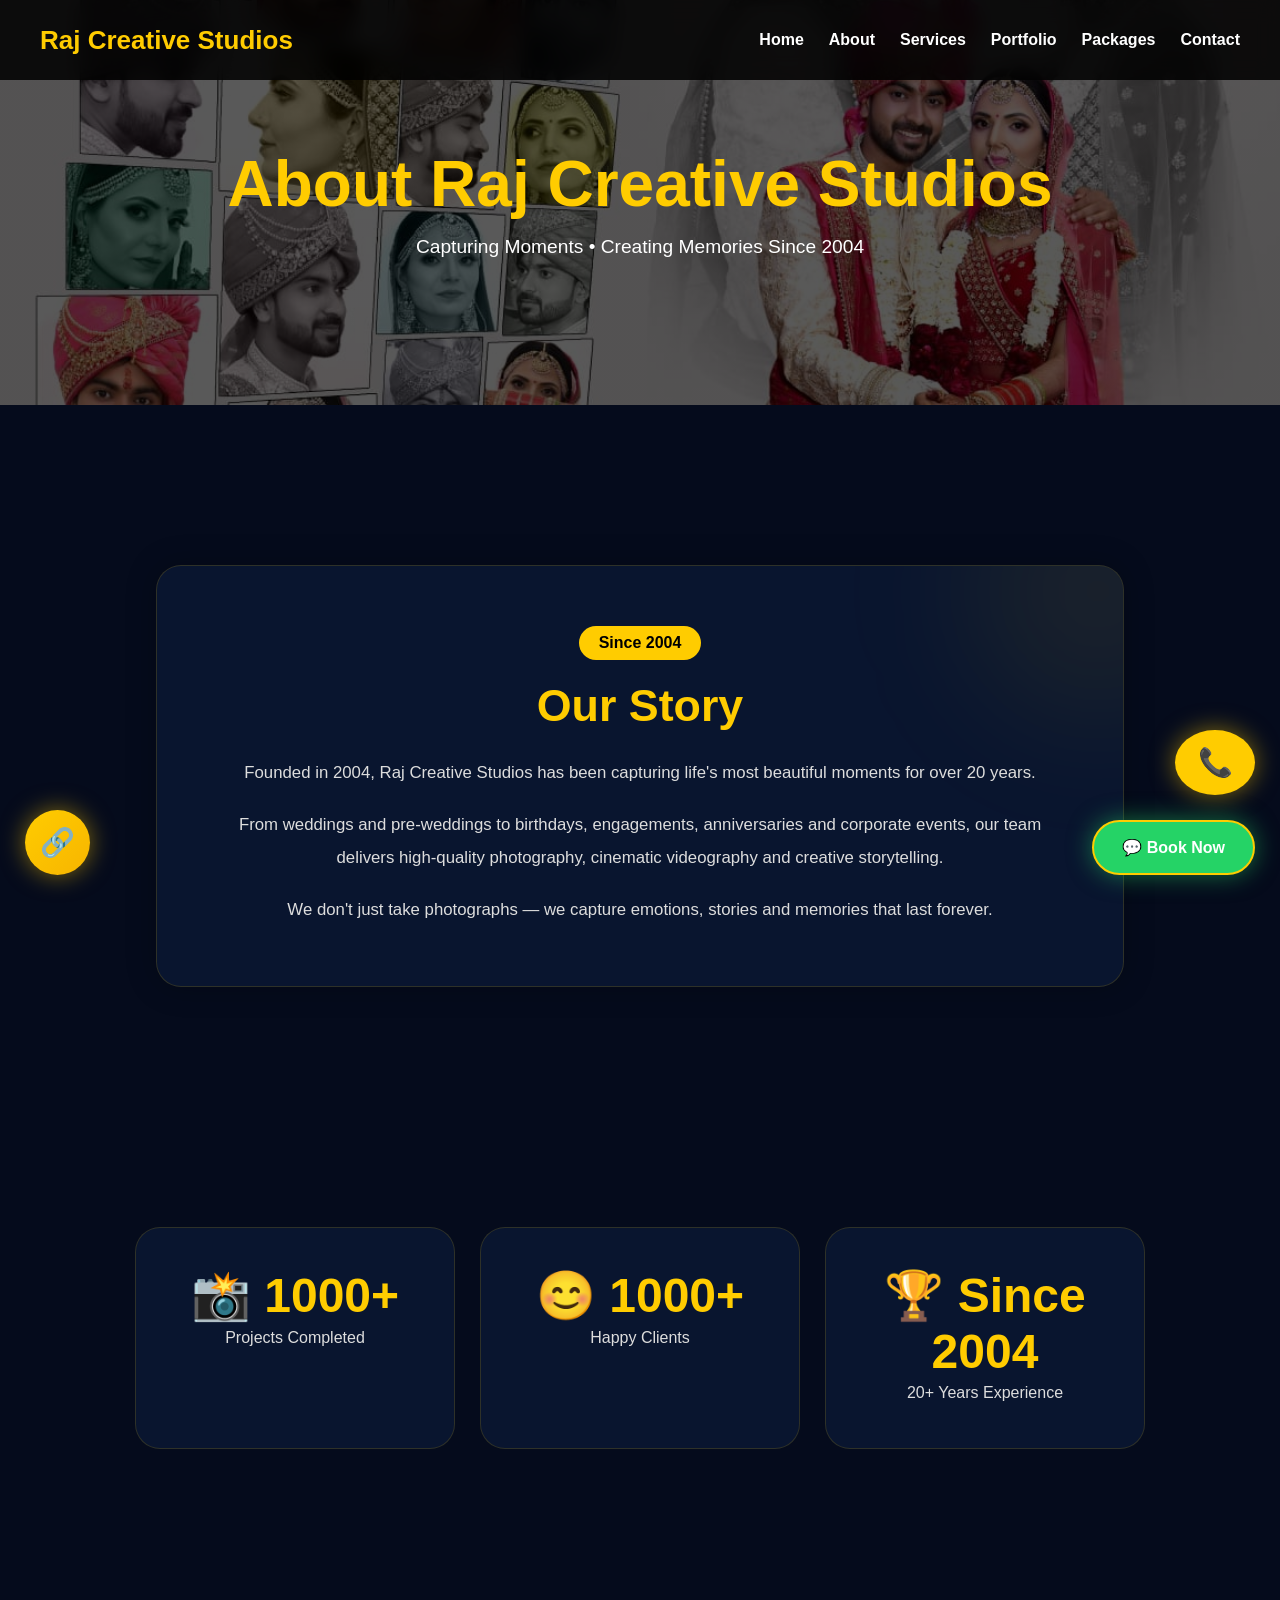
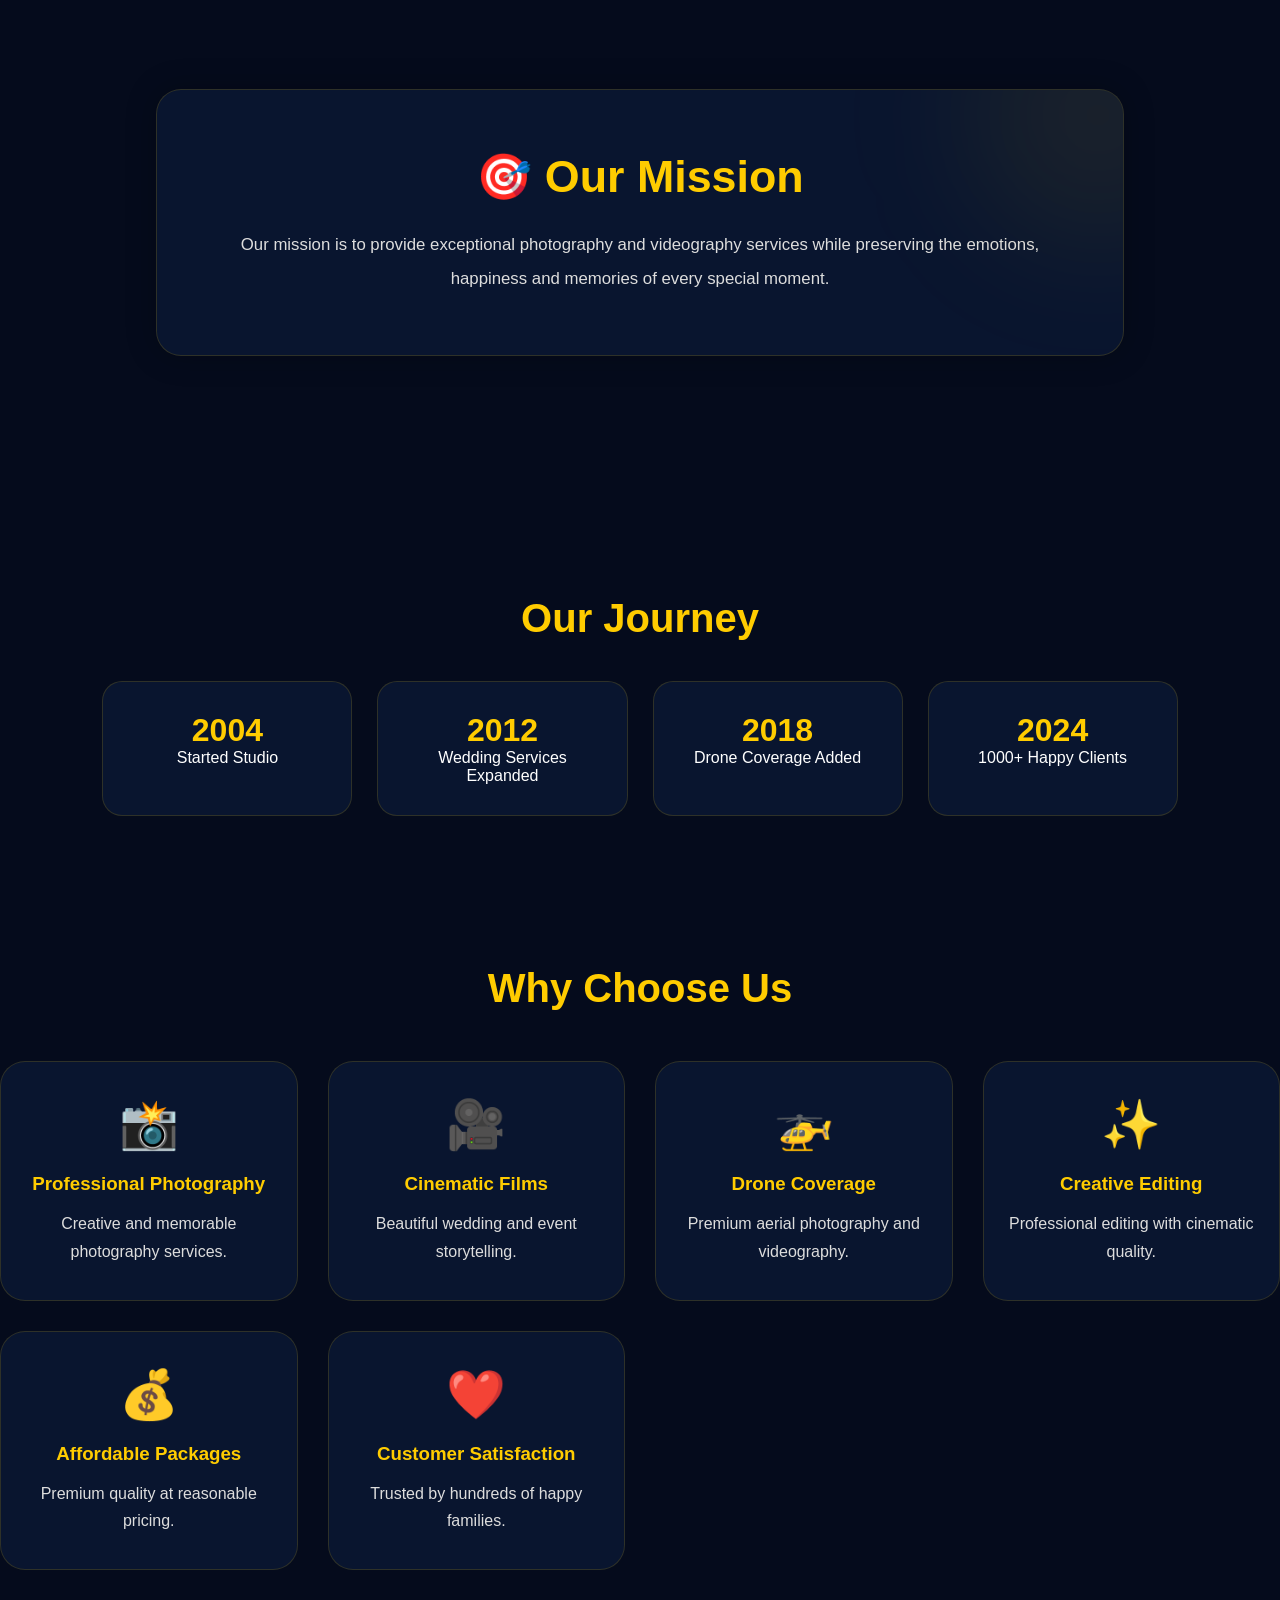
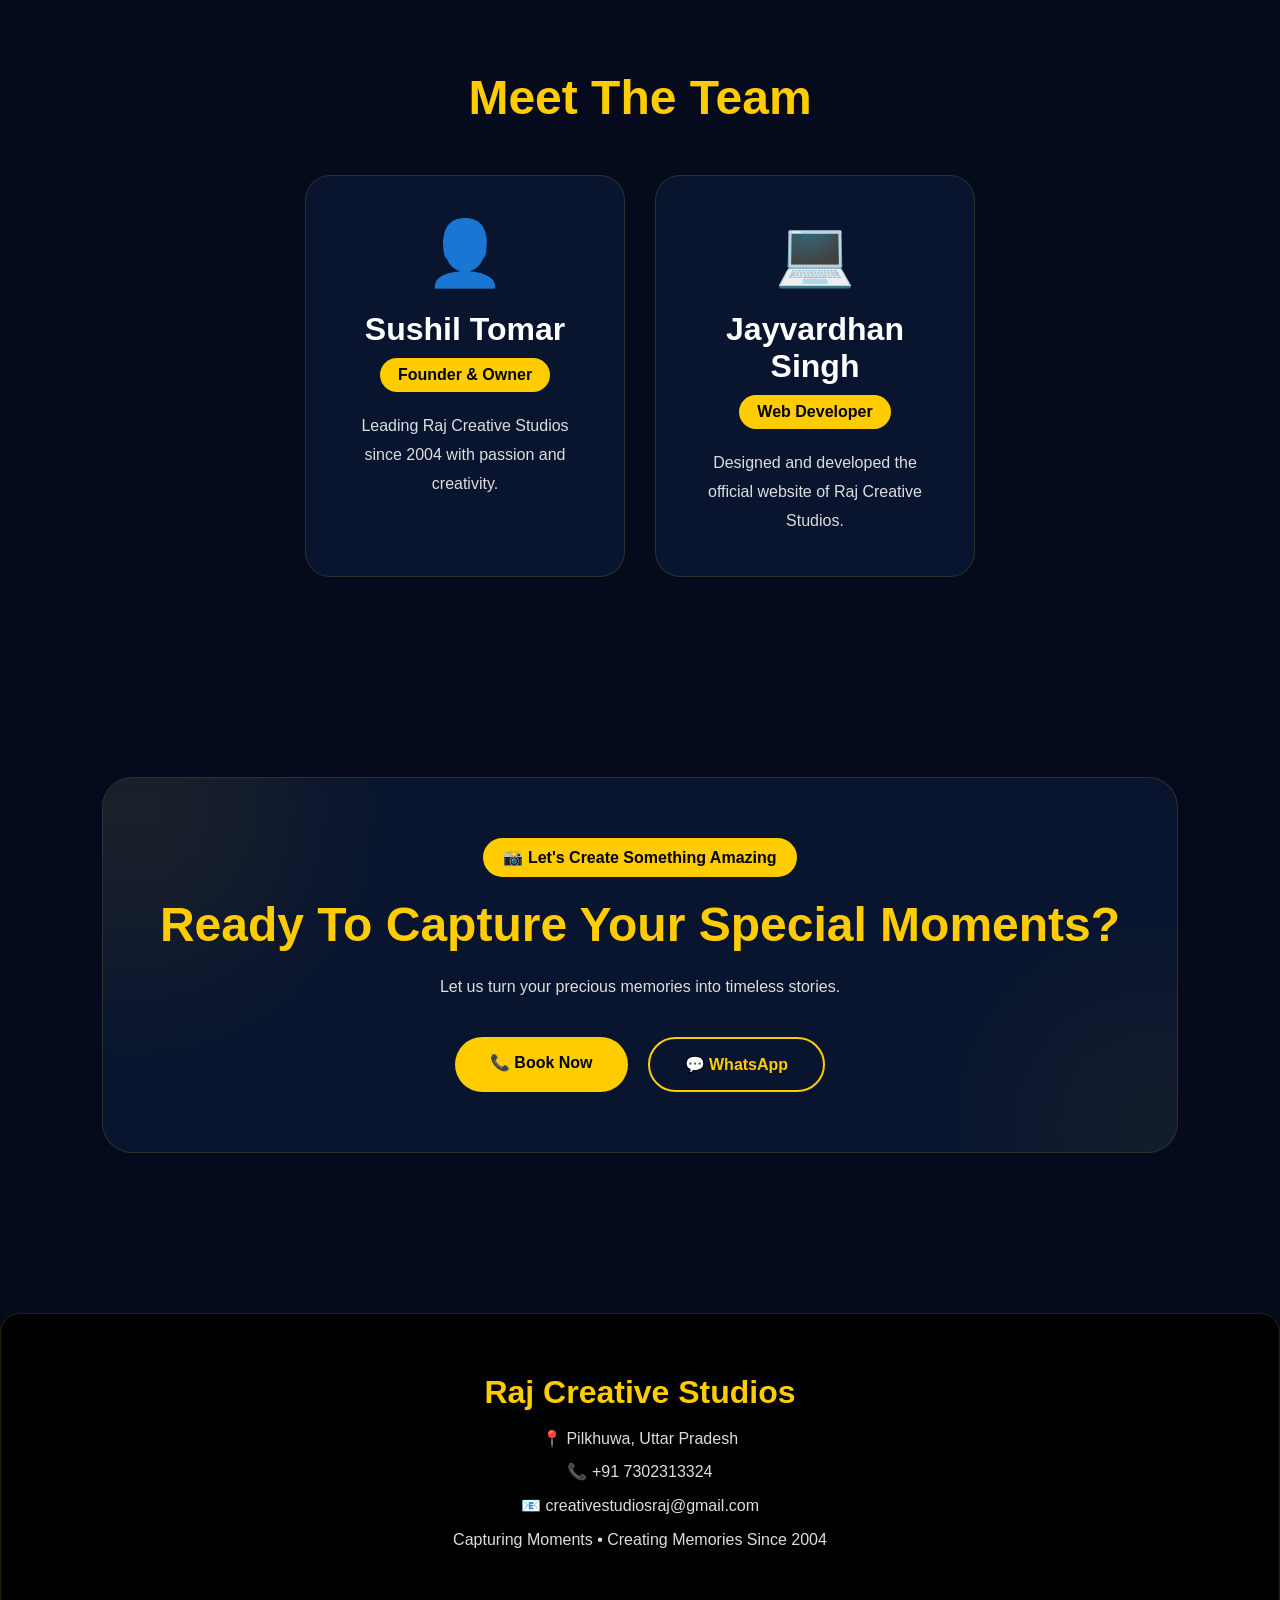
==== commit 274443d2: "Added robots.txt" ====
--- a/about.html
+++ b/about.html
@@ -314,6 +314,27 @@
 ========================= -->
 
 <footer>
+    <!-- Call Button -->
+            <a href="tel:+917302313324" class="call-btn">
+                📞
+            </a>
+
+            <!-- Share Button -->
+            <a href="https://www.rajcreativestudios.xyz"
+                target="_blank"
+                class="share-float">
+                🔗
+            </a>
+
+            <!-- WhatsApp Button -->
+            <a href="https://wa.me/917302313324"
+                target="_blank"
+                class="whatsapp-btn">
+
+                💬 Book Now
+
+            </a>
+
 
     <h2>Raj Creative Studios</h2>
 
--- a/css/style.css
+++ b/css/style.css
@@ -1050,6 +1050,147 @@
     transform:translateY(-3px);
     box-shadow:0 10px 25px rgba(37,211,102,.35);
 }
+/* ===========================
+   DEVELOPER + CONTACT CTA
+=========================== */
+
+.developer-contact{
+    max-width:1200px;
+    margin:80px auto;
+    padding:20px;
+    display:grid;
+    grid-template-columns:350px 1fr;
+    gap:40px;
+    align-items:center;
+}
+
+.developer-card{
+    background:#071a4a;
+    border-radius:25px;
+    padding:35px;
+    text-align:center;
+    border:1px solid rgba(255,204,0,.2);
+    transition:.4s;
+}
+
+.developer-card:hover{
+    transform:translateY(-10px);
+    box-shadow:0 0 30px rgba(255,204,0,.25);
+}
+
+.developer-card img{
+    width:140px;
+    height:140px;
+    border-radius:50%;
+    object-fit:cover;
+    border:4px solid #ffcc00;
+}
+
+.developer-card h2{
+    margin-top:20px;
+    color:#fff;
+    font-size:32px;
+}
+
+.role{
+    color:#ffcc00;
+    font-weight:700;
+    margin:10px 0;
+}
+
+.desc{
+    color:#ddd;
+    line-height:1.7;
+}
+
+.profile-btn{
+    display:inline-block;
+    margin-top:20px;
+    background:#ffcc00;
+    color:#000;
+    padding:12px 28px;
+    border-radius:50px;
+    text-decoration:none;
+    font-weight:700;
+}
+
+.contact-cta{
+    background:linear-gradient(
+    135deg,
+    #071a4a,
+    #031032);
+    padding:60px;
+    border-radius:30px;
+    text-align:center;
+}
+
+.tag{
+    background:#ffcc00;
+    color:#000;
+    padding:10px 25px;
+    border-radius:50px;
+    font-weight:700;
+    display:inline-block;
+}
+
+.contact-cta h2{
+    color:#fff;
+    font-size:48px;
+    margin:25px 0 15px;
+}
+
+.contact-cta p{
+    color:#ddd;
+    font-size:18px;
+    margin-bottom:35px;
+}
+
+.cta-buttons{
+    display:flex;
+    justify-content:center;
+    gap:20px;
+    flex-wrap:wrap;
+}
+
+.call-btn,
+.whatsapp-btn{
+    padding:16px 40px;
+    border-radius:50px;
+    text-decoration:none;
+    font-weight:700;
+    transition:.3s;
+}
+
+.call-btn{
+    background:#ffcc00;
+    color:#000;
+}
+
+.whatsapp-btn{
+    border:2px solid #ffcc00;
+    color:#ffcc00;
+}
+
+.call-btn:hover,
+.whatsapp-btn:hover{
+    transform:translateY(-5px);
+}
+
+@media(max-width:768px){
+
+.developer-contact{
+    grid-template-columns:1fr;
+}
+
+.contact-cta{
+    padding:40px 25px;
+}
+
+.contact-cta h2{
+    font-size:32px;
+}
+
+}
 
 /* =========================
    MOBILE
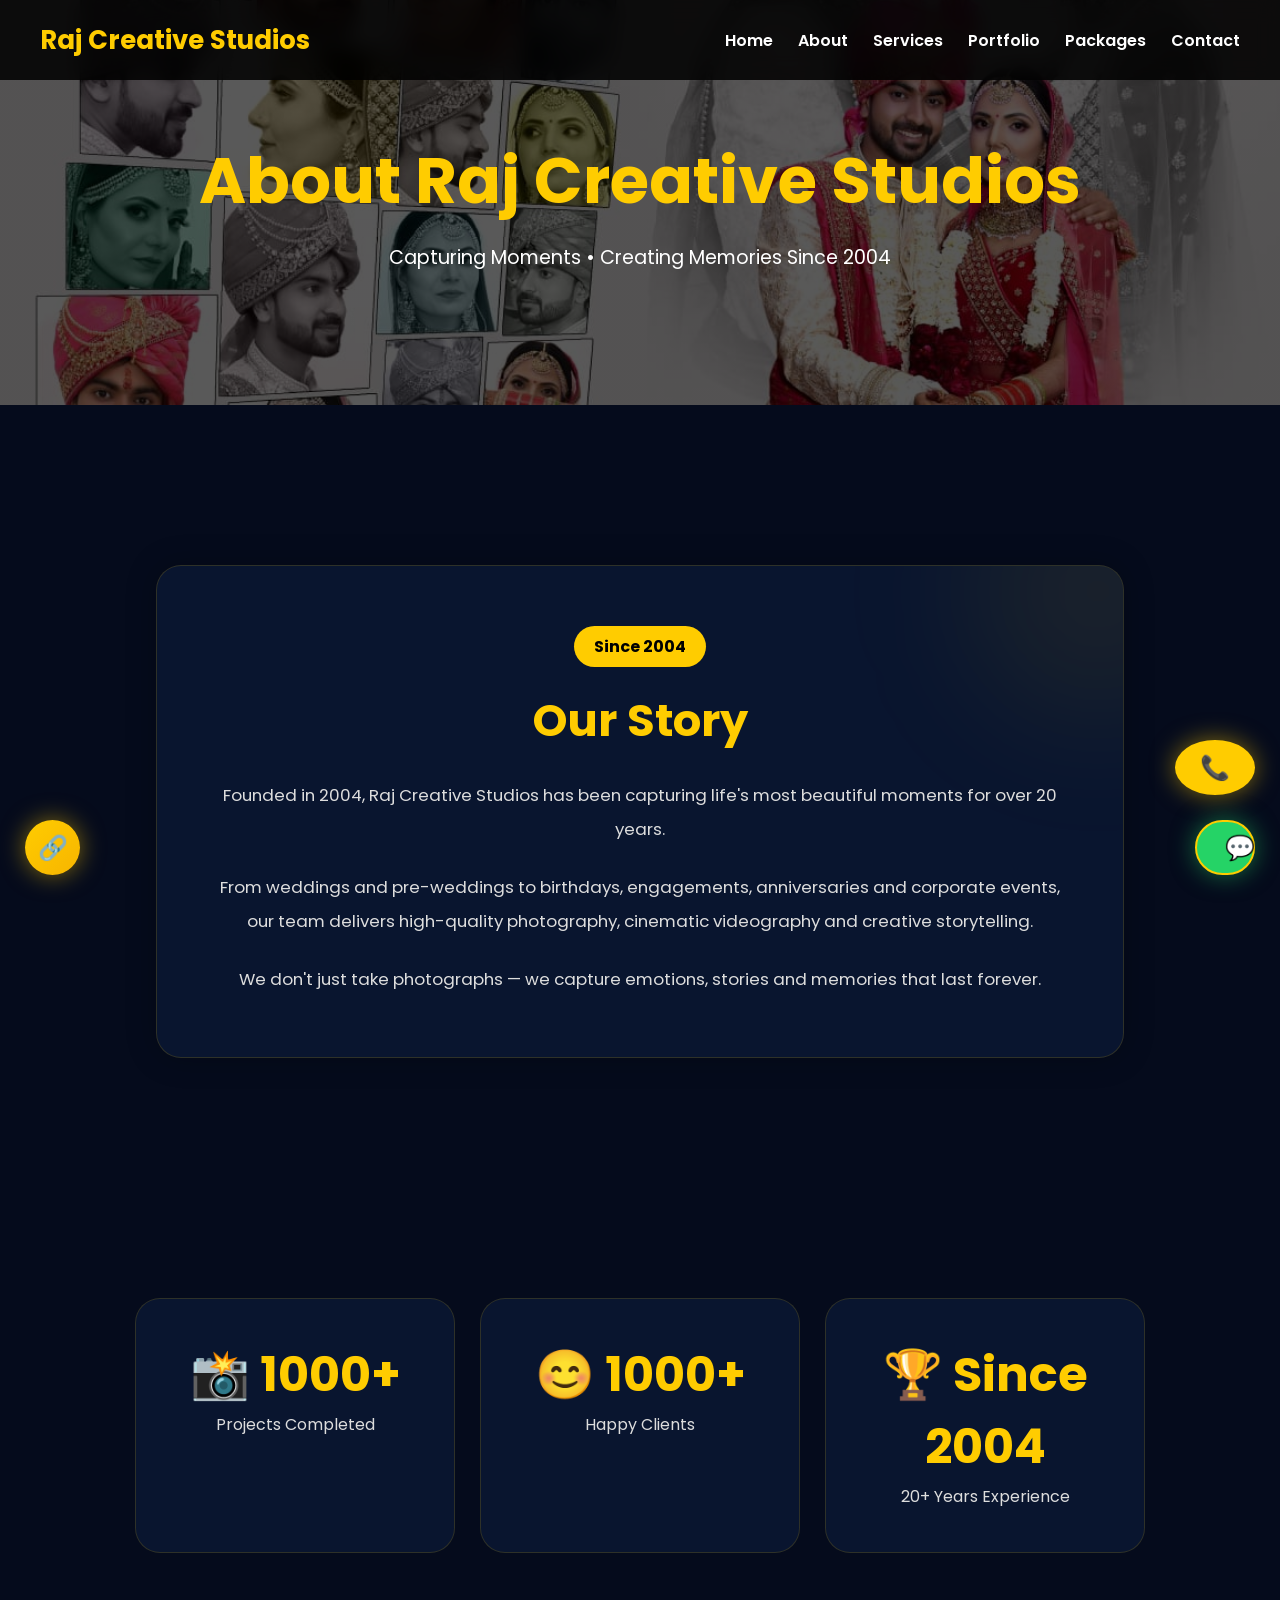
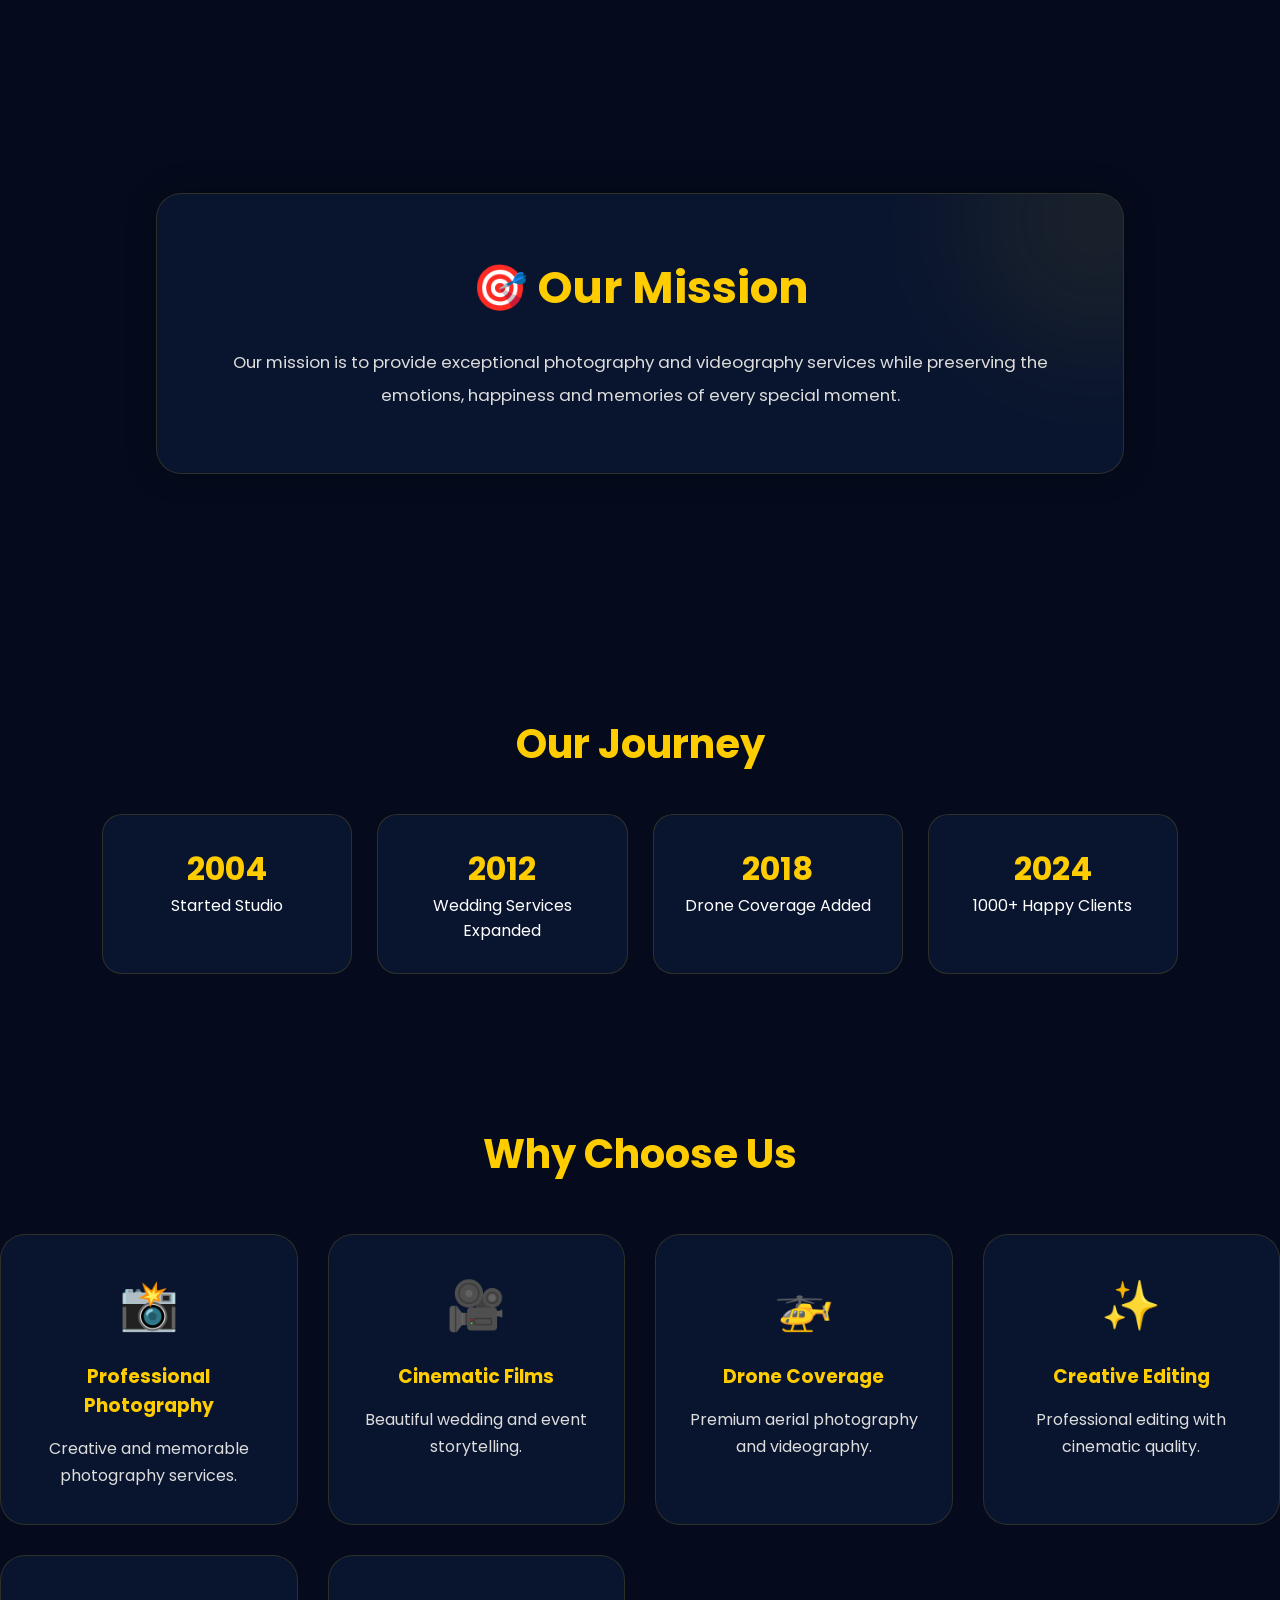
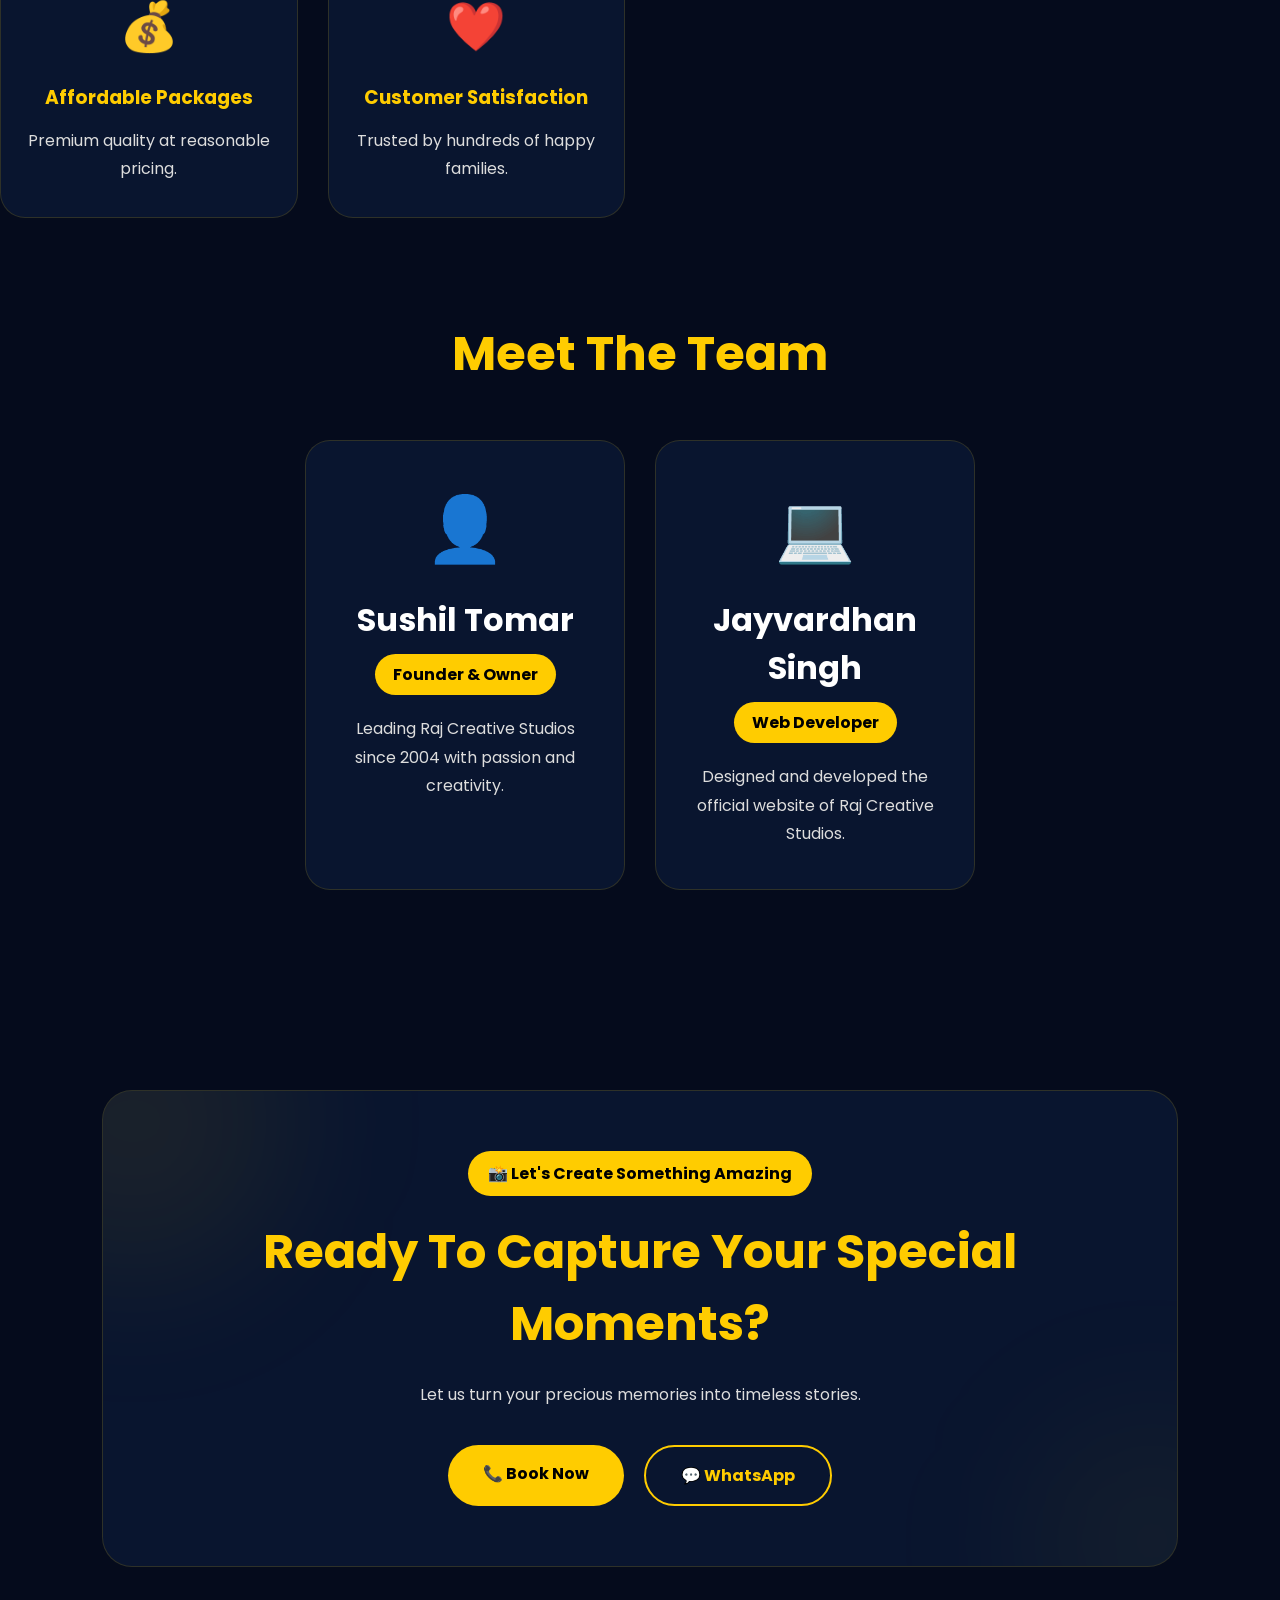
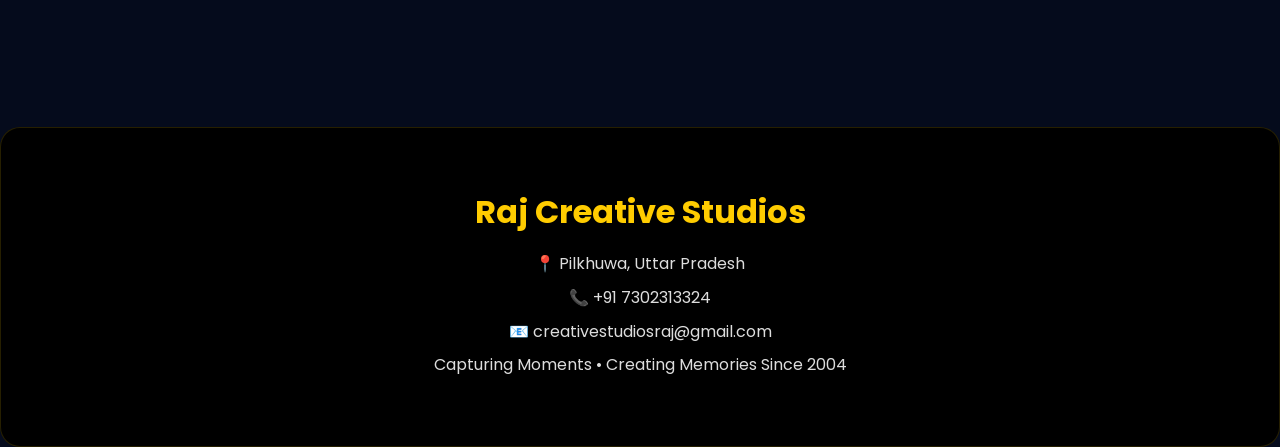
==== commit b356d96d: "Website Update" ====
--- a/about.html
+++ b/about.html
@@ -2,6 +2,8 @@
 <html lang="en">
 
 <head>
+    <link href="https://fonts.googleapis.com/css2?family=Poppins:wght@300;400;500;600;700&display=swap" rel="stylesheet">
+     <link rel="icon" type="image/png" href="images/favicon.png">
     <meta charset="UTF-8">
     <meta name="viewport" content="width=device-width, initial-scale=1.0">
     <title>About | Raj Creative Studios</title>
@@ -320,18 +322,18 @@
             </a>
 
             <!-- Share Button -->
-            <a href="https://www.rajcreativestudios.xyz"
-                target="_blank"
-                class="share-float">
-                🔗
-            </a>
+            <a href="https://wa.me/?text=https://rajcreativestudios.xyz"
+   target="_blank"
+   class="share-float">
+   🔗
+</a>
 
             <!-- WhatsApp Button -->
             <a href="https://wa.me/917302313324"
                 target="_blank"
                 class="whatsapp-btn">
 
-                💬 Book Now
+                💬 
 
             </a>
 
@@ -350,7 +352,8 @@
 
 </footer>
 
-<script src="js/script.js"></script>
+
+<script src="js/script.js" defer></script>
 
 </body>
 </html>
--- a/css/style.css
+++ b/css/style.css
@@ -1050,6 +1050,42 @@
     transform:translateY(-3px);
     box-shadow:0 10px 25px rgba(37,211,102,.35);
 }
+.floating-buttons{
+    position:fixed;
+    right:20px;
+    bottom:20px;
+
+    display:flex;
+    flex-direction:column;
+    gap:15px;
+
+    z-index:999;
+}
+
+.float-btn{
+    width:60px;
+    height:60px;
+
+    border-radius:50%;
+
+    background:#ffcc00;
+    color:#000;
+
+    display:flex;
+    align-items:center;
+    justify-content:center;
+
+    text-decoration:none;
+    font-size:26px;
+
+    box-shadow:0 0 20px rgba(255,204,0,.5);
+
+    transition:.3s;
+}
+
+.float-btn:hover{
+    transform:scale(1.1);
+}
 /* ===========================
    DEVELOPER + CONTACT CTA
 =========================== */
@@ -2101,6 +2137,8 @@
     transform:translateY(-4px);
     box-shadow:0 10px 30px rgba(255,204,0,.4);
 }
+
+
 /* =========================
    SOCIAL LINKS
 ========================= */
@@ -2136,3 +2174,118 @@
 footer h2{
     font-size:2rem;
 }
+
+
+
+
+html{
+    scroll-behavior:smooth;
+}
+@media(max-width:768px){
+
+header{
+    padding:12px 15px;
+}
+
+.logo{
+    font-size:18px;
+    max-width:220px;
+}
+
+.menu-toggle{
+    font-size:28px;
+}
+
+}
+@media(max-width:768px){
+
+.hero-overlay h1{
+    font-size:2rem;
+    line-height:1.3;
+}
+
+.hero-overlay p{
+    font-size:15px;
+    padding:0 15px;
+}
+
+.hero-btn{
+    padding:12px 25px;
+}
+
+}
+.team-card,
+.service-card,
+.review-card,
+.package-card,
+.contact-card{
+
+    transition:0.3s ease;
+}
+
+.team-card:hover,
+.service-card:hover,
+.review-card:hover,
+.package-card:hover{
+
+    transform:translateY(-5px);
+}
+@media(max-width:768px){
+
+.gallery-grid,
+.portfolio-grid{
+
+    grid-template-columns:1fr;
+    gap:20px;
+}
+
+.gallery-card img,
+.portfolio-card img{
+
+    height:260px;
+}
+
+}
+.hero-btn,
+.package-btn{
+
+    border-radius:50px;
+    transition:0.3s;
+}
+
+.hero-btn:hover,
+.package-btn:hover{
+
+    transform:scale(1.05);
+}
+.call-btn,
+.whatsapp-btn,
+.share-float{
+
+    width:55px;
+    height:55px;
+    font-size:24px;
+}
+section{
+    animation:fadeIn 0.8s ease;
+}
+
+@keyframes fadeIn{
+
+from{
+    opacity:0;
+    transform:translateY(20px);
+}
+
+to{
+    opacity:1;
+    transform:translateY(0);
+}
+
+}
+#navbar{
+    transition:0.4s ease;
+}
+body{
+    font-family:'Poppins',sans-serif;
+}
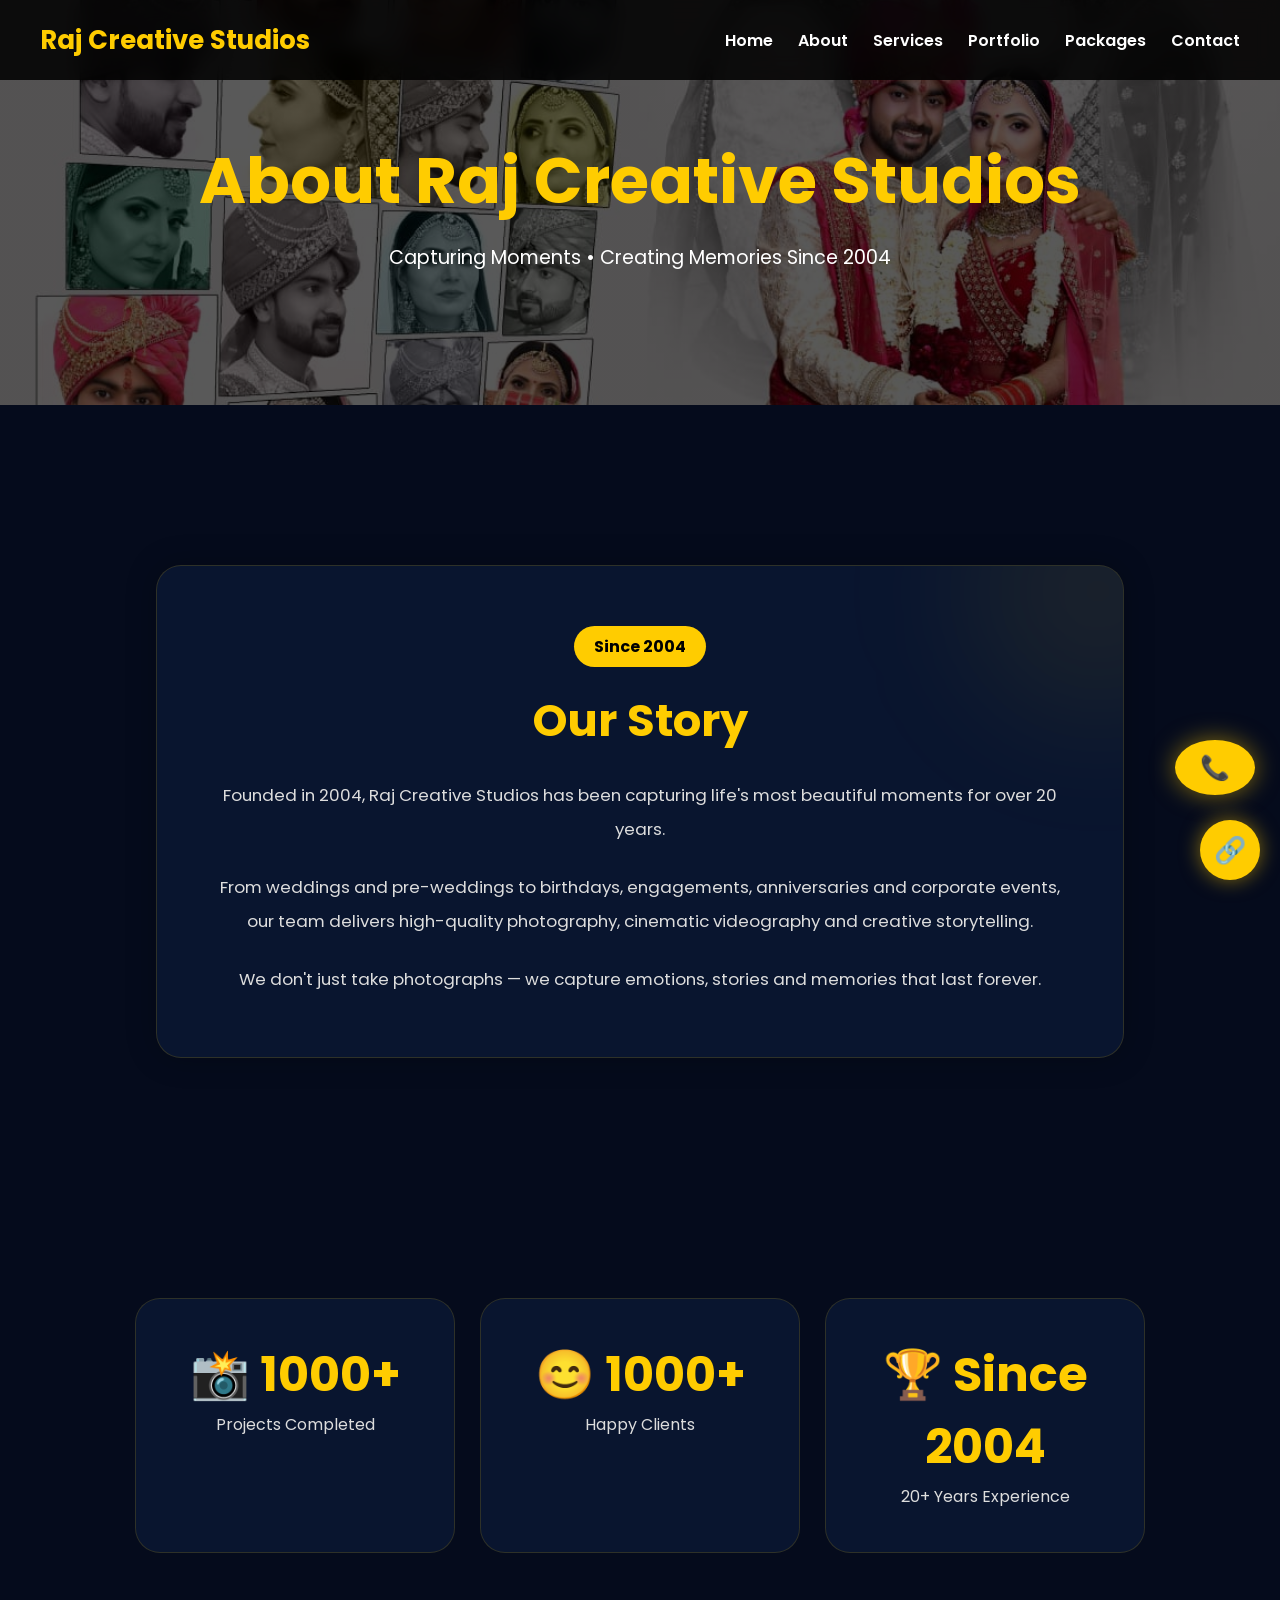
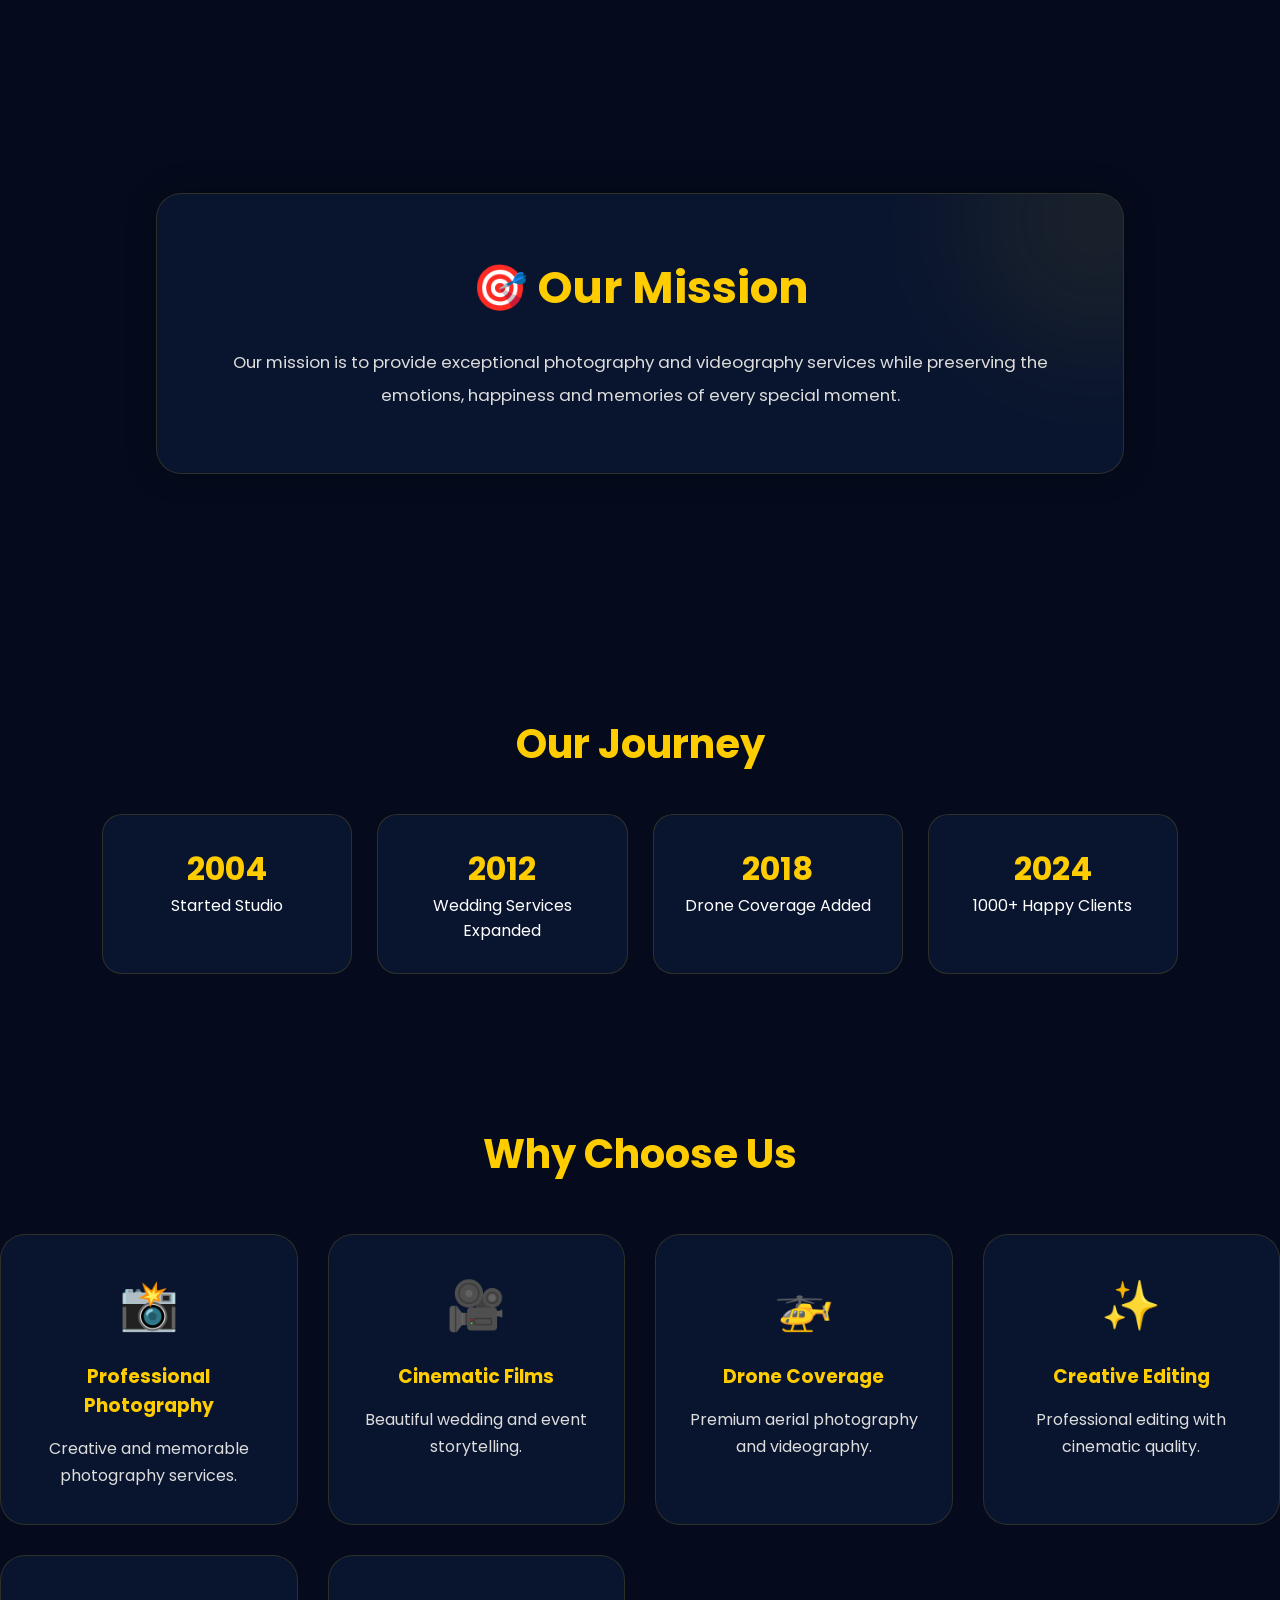
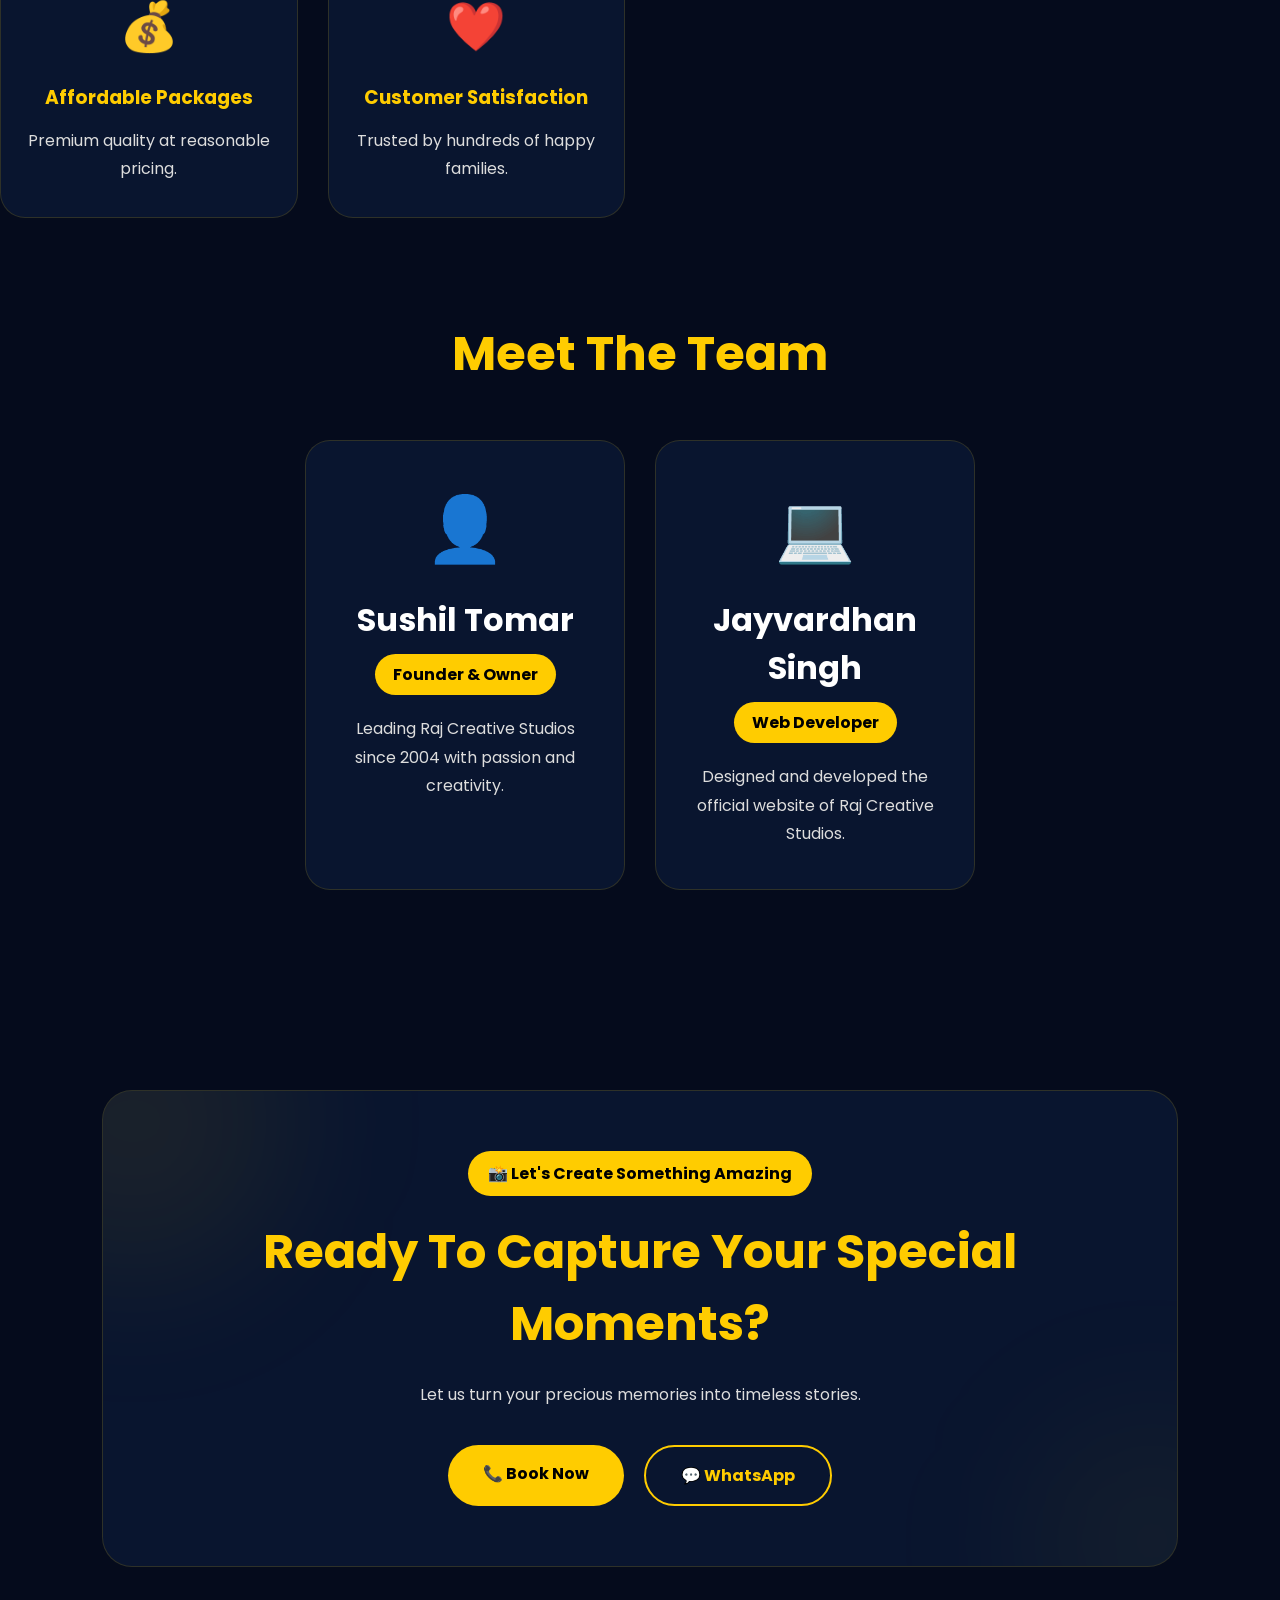
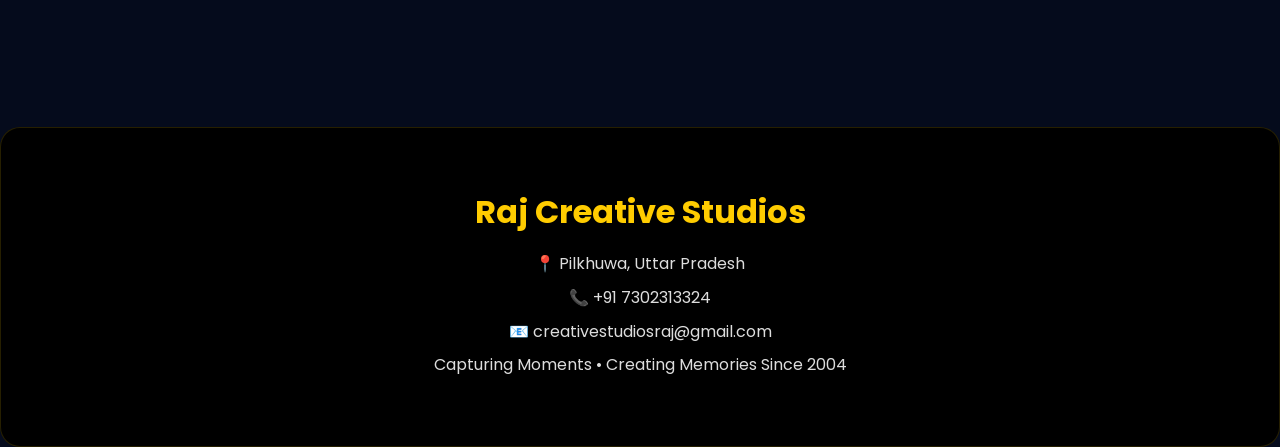
==== commit 4b395dad: "Update Website" ====
--- a/about.html
+++ b/about.html
@@ -316,27 +316,20 @@
 ========================= -->
 
 <footer>
-    <!-- Call Button -->
-            <a href="tel:+917302313324" class="call-btn">
-                📞
-            </a>
-
-            <!-- Share Button -->
-            <a href="https://wa.me/?text=https://rajcreativestudios.xyz"
-   target="_blank"
-   class="share-float">
-   🔗
-</a>
-
-            <!-- WhatsApp Button -->
-            <a href="https://wa.me/917302313324"
-                target="_blank"
-                class="whatsapp-btn">
-
-                💬 
-
-            </a>
-
+    <!-- Share Button -->
+          <div class="floating-buttons">
+
+    <a href="tel:+917302313324" class="float-btn call-btn">
+        📞
+    </a>
+
+    <a href="https://wa.me/?text=https://rajcreativestudios.xyz"
+       target="_blank"
+       class="float-btn share-btn">
+        🔗
+    </a>
+
+</div>
 
     <h2>Raj Creative Studios</h2>
 
--- a/css/style.css
+++ b/css/style.css
@@ -735,6 +735,91 @@
 
 .quote{
     transition:.4s;
+}
+/* =========================
+   REVIEW SECTION
+========================= */
+
+.review-form-section{
+    max-width:900px;
+    margin:80px auto;
+    padding:40px;
+    background:#071d4f;
+    border-radius:25px;
+    border:1px solid rgba(255,204,0,.2);
+    box-shadow:0 0 30px rgba(0,0,0,.3);
+    text-align:center;
+}
+
+.review-form-section h2{
+    font-size:42px;
+    color:#ffcc00;
+    margin-bottom:10px;
+}
+
+.review-form-section p{
+    color:#ddd;
+    margin-bottom:30px;
+}
+
+.review-form{
+    display:flex;
+    flex-direction:column;
+    gap:20px;
+}
+
+.review-form input,
+.review-form select,
+.review-form textarea{
+
+    width:100%;
+    padding:16px;
+    border:none;
+    border-radius:12px;
+
+    background:#021238;
+    color:white;
+
+    font-size:16px;
+    outline:none;
+
+    transition:.3s;
+}
+
+.review-form input:focus,
+.review-form select:focus,
+.review-form textarea:focus{
+
+    border:1px solid #ffcc00;
+    box-shadow:0 0 15px rgba(255,204,0,.3);
+}
+
+.review-form textarea{
+    min-height:150px;
+    resize:none;
+}
+
+.review-submit{
+
+    background:#ffcc00;
+    color:#000;
+
+    border:none;
+    padding:16px 40px;
+
+    border-radius:50px;
+    font-size:18px;
+    font-weight:700;
+
+    cursor:pointer;
+
+    transition:.3s;
+}
+
+.review-submit:hover{
+
+    transform:translateY(-3px);
+    box-shadow:0 0 25px rgba(255,204,0,.5);
 }
 /* =========================
    SERVICES
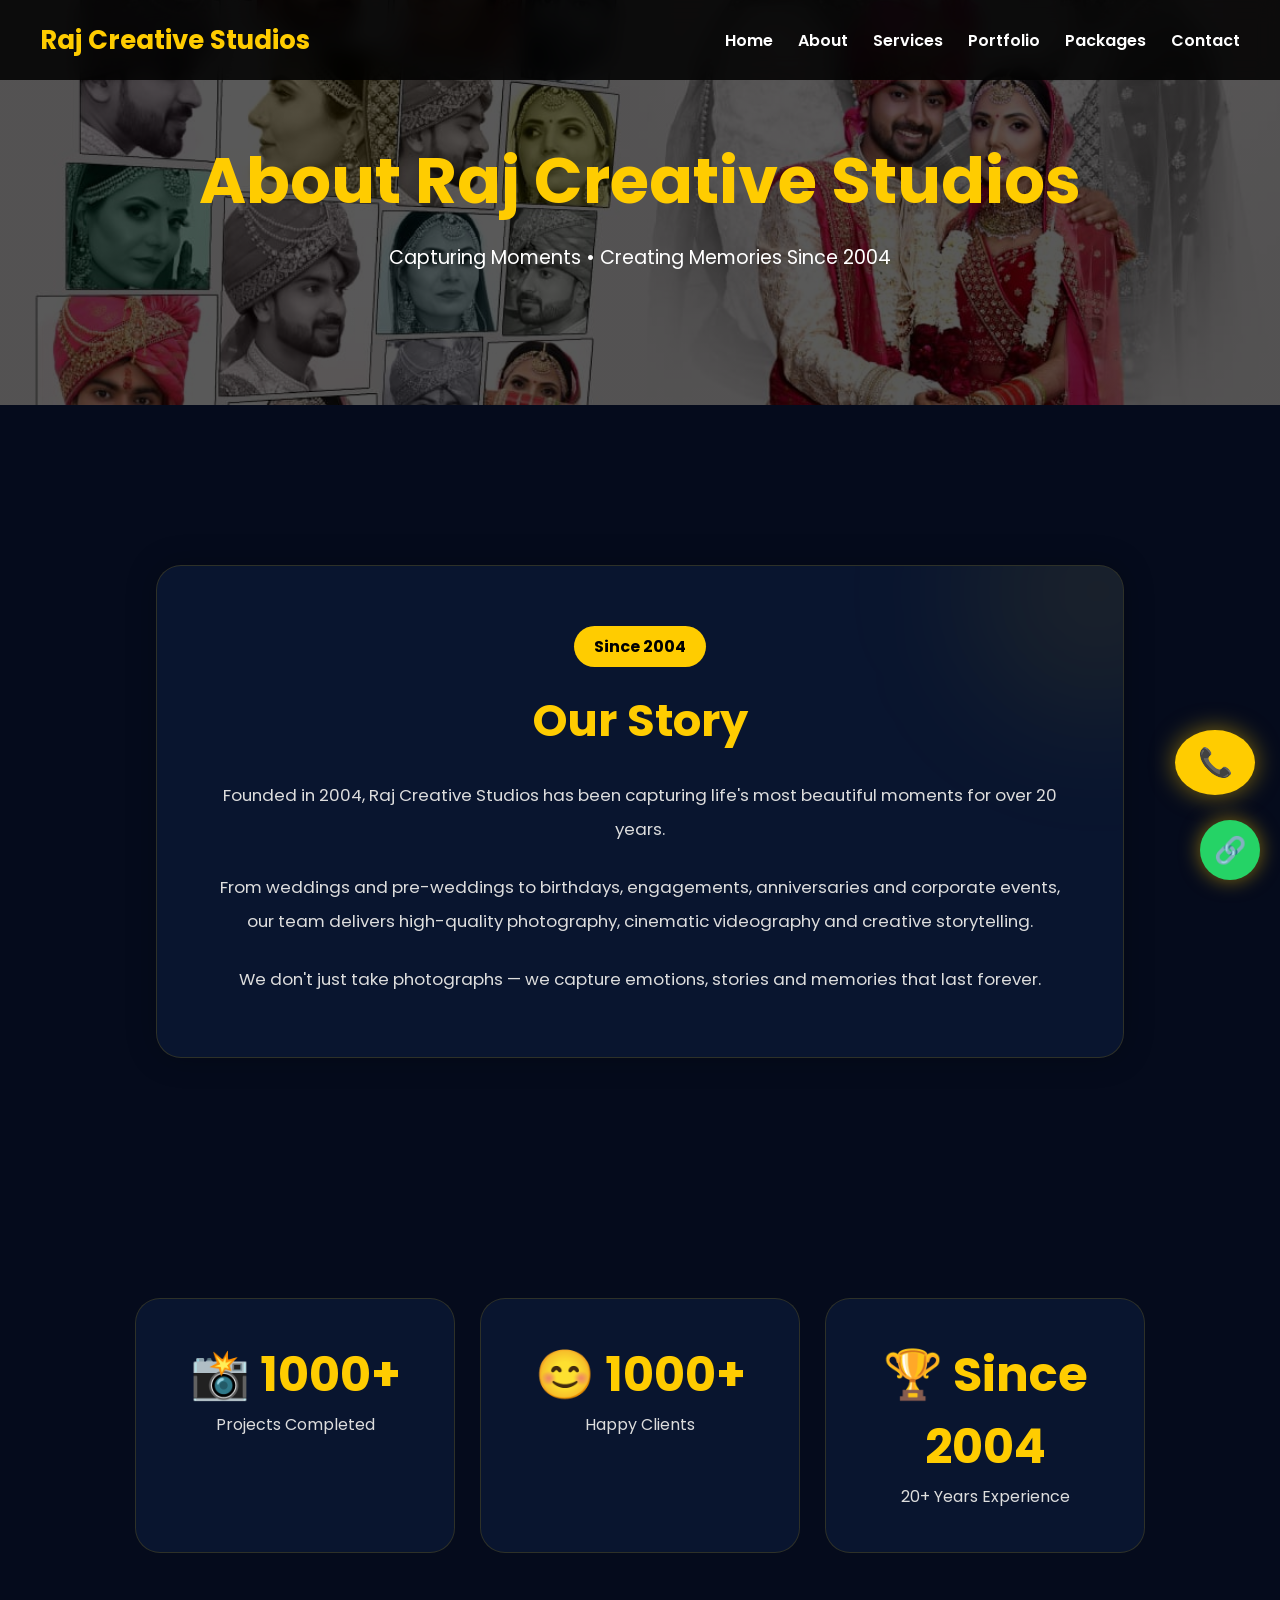
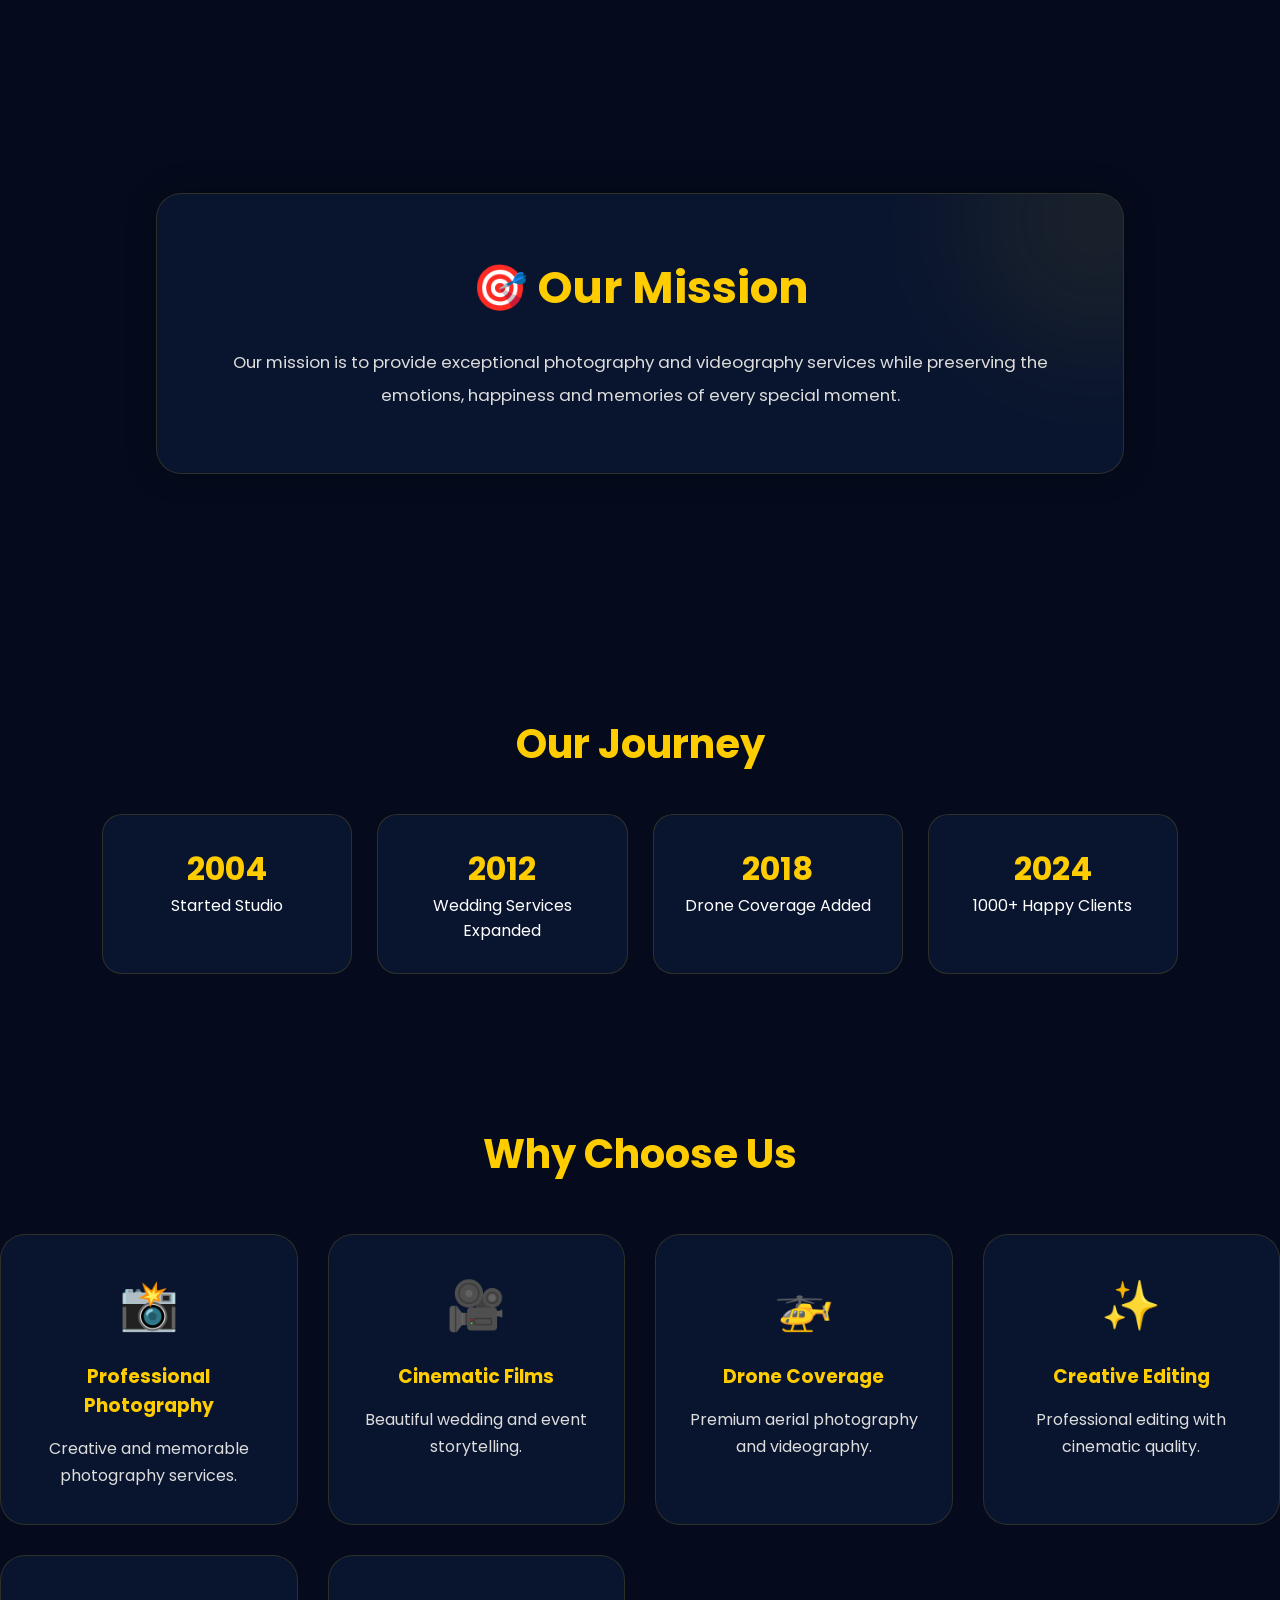
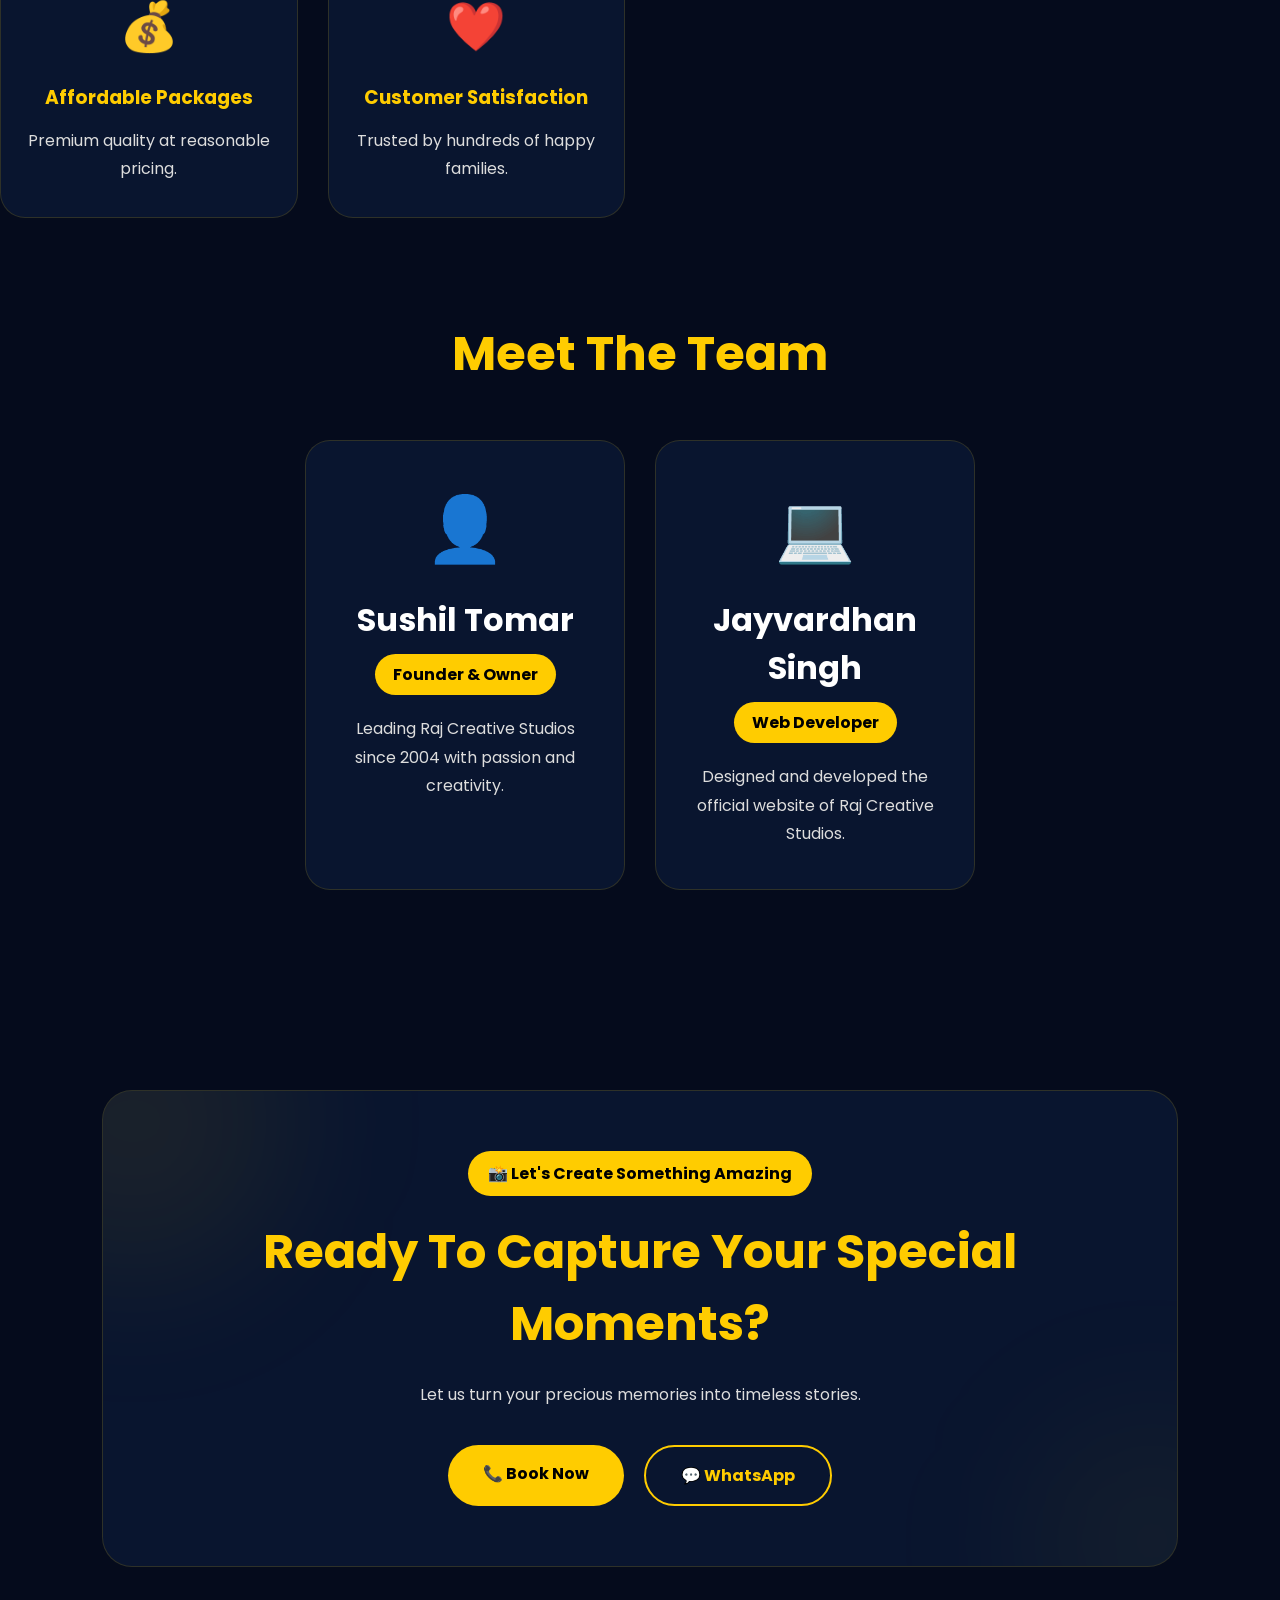
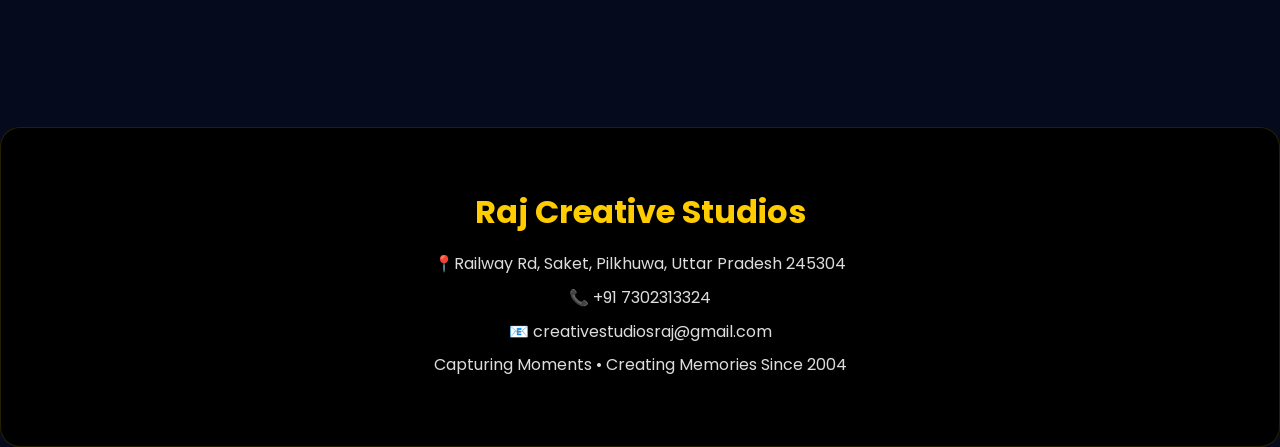
==== commit e8e29c4d: "Updated Website" ====
--- a/about.html
+++ b/about.html
@@ -333,7 +333,7 @@
 
     <h2>Raj Creative Studios</h2>
 
-    <p>📍 Pilkhuwa, Uttar Pradesh</p>
+    <p>📍Railway Rd, Saket, Pilkhuwa, Uttar Pradesh 245304</p>
 
     <p>📞 +91 7302313324</p>
 
--- a/css/style.css
+++ b/css/style.css
@@ -1171,6 +1171,15 @@
 .float-btn:hover{
     transform:scale(1.1);
 }
+.share-btn{
+    background:#25D366;
+    color:white;
+}
+
+.call-btn{
+    background:#ffcc00;
+    color:black;
+}
 /* ===========================
    DEVELOPER + CONTACT CTA
 =========================== */
@@ -1265,6 +1274,26 @@
     font-size:18px;
     margin-bottom:35px;
 }
+.contact-info h2{
+    text-align:center;
+    font-size:3rem;
+    color:#ffcc00;
+    margin-bottom:50px;
+}
+.contact-card .icon{
+    font-size:55px;
+    margin-bottom:15px;
+}
+
+.contact-card h3{
+    font-size:28px;
+    margin-bottom:10px;
+}
+
+.contact-card p{
+    font-size:18px;
+}
+
 
 .cta-buttons{
     display:flex;
@@ -2121,6 +2150,14 @@
     border-radius:25px;
     box-shadow:0 20px 40px rgba(0,0,0,.4);
 }
+.map-container{
+    width:90%;
+    margin:auto;
+    overflow:hidden;
+    border-radius:25px;
+    border:2px solid rgba(255,204,0,.3);
+    box-shadow:0 0 30px rgba(255,204,0,.15);
+}
 
 /* DEVELOPER */
 
@@ -2138,6 +2175,19 @@
 height:130px;
 border-radius:50%;
 margin-bottom:20px;
+}
+.developer-contact{
+    display:grid;
+    grid-template-columns:350px 1fr;
+    gap:30px;
+    width:90%;
+    margin:80px auto;
+    align-items:stretch;
+}
+@media(max-width:768px){
+    .developer-contact{
+        grid-template-columns:1fr;
+    }
 }
 
 /* CTA */
@@ -2263,114 +2313,159 @@
 
 
 
-html{
-    scroll-behavior:smooth;
-}
-@media(max-width:768px){
+/* ==========================
+   PREMIUM MOBILE RESPONSIVE
+========================== */
+
+/* =========================
+   MOBILE FIX - FINAL
+========================= */
+
+@media screen and (max-width:768px){
+
+body{
+    overflow-x:hidden;
+}
+
+/* Header */
 
 header{
     padding:12px 15px;
 }
 
 .logo{
-    font-size:18px;
-    max-width:220px;
+    font-size:1.4rem;
+    max-width:180px;
 }
 
 .menu-toggle{
-    font-size:28px;
-}
-
-}
-@media(max-width:768px){
-
-.hero-overlay h1{
-    font-size:2rem;
-    line-height:1.3;
-}
-
-.hero-overlay p{
-    font-size:15px;
-    padding:0 15px;
+    font-size:30px;
+}
+
+/* Hero */
+
+.hero,
+.hero-section{
+    min-height:auto;
+    padding:110px 20px 70px;
+}
+
+.hero-badge{
+    width:90%;
+    max-width:320px;
+    margin:auto;
+    font-size:12px;
+    padding:10px 15px;
+    line-height:1.4;
+}
+
+.hero-content h1{
+    font-size:2.8rem;
+    line-height:1.15;
+    margin-top:20px;
+}
+
+.hero-content p{
+    font-size:1rem;
+    line-height:1.7;
+    width:100%;
+    padding:0 10px;
+}
+
+/* Buttons */
+
+.hero-buttons{
+    flex-direction:column;
+    gap:15px;
 }
 
 .hero-btn{
-    padding:12px 25px;
-}
-
-}
-.team-card,
+    width:90%;
+    max-width:280px;
+}
+
+/* Cards */
+
+.about-card,
 .service-card,
 .review-card,
 .package-card,
-.contact-card{
-
-    transition:0.3s ease;
-}
-
-.team-card:hover,
-.service-card:hover,
-.review-card:hover,
-.package-card:hover{
-
-    transform:translateY(-5px);
-}
-@media(max-width:768px){
+.contact-card,
+.team-card{
+    width:100%;
+    margin:auto;
+    padding:20px;
+}
+
+/* Grids */
 
 .gallery-grid,
-.portfolio-grid{
-
-    grid-template-columns:1fr;
-    gap:20px;
-}
+.portfolio-grid,
+.services-grid,
+.service-grid,
+.packages-grid,
+.review-grid,
+.trust-grid,
+.contact-container,
+.team-container{
+    grid-template-columns:1fr !important;
+    display:grid;
+}
+
+/* Images */
+
+img{
+    max-width:100%;
+    height:auto;
+}
+
+/* Portfolio Images */
 
 .gallery-card img,
 .portfolio-card img{
-
-    height:260px;
-}
-
-}
-.hero-btn,
-.package-btn{
-
-    border-radius:50px;
-    transition:0.3s;
-}
-
-.hero-btn:hover,
-.package-btn:hover{
-
-    transform:scale(1.05);
-}
-.call-btn,
-.whatsapp-btn,
-.share-float{
-
-    width:55px;
-    height:55px;
-    font-size:24px;
-}
-section{
-    animation:fadeIn 0.8s ease;
-}
-
-@keyframes fadeIn{
-
-from{
-    opacity:0;
-    transform:translateY(20px);
-}
-
-to{
-    opacity:1;
-    transform:translateY(0);
-}
-
-}
-#navbar{
-    transition:0.4s ease;
-}
-body{
-    font-family:'Poppins',sans-serif;
-}
+    height:220px;
+    object-fit:cover;
+}
+
+/* Footer */
+
+.footer-links{
+    display:flex;
+    flex-direction:column;
+    gap:12px;
+}
+
+footer h2{
+    font-size:2rem;
+}
+
+/* Floating Buttons */
+
+.floating-buttons{
+    right:10px;
+    bottom:10px;
+}
+
+.float-btn{
+    width:50px;
+    height:50px;
+    font-size:20px;
+}
+
+/* Forms */
+
+input,
+textarea,
+select{
+    width:100%;
+    font-size:16px;
+}
+
+/* Prevent text cut */
+
+h1,h2,h3,h4,p,a,span{
+    word-wrap:break-word;
+    overflow-wrap:break-word;
+}
+
+}
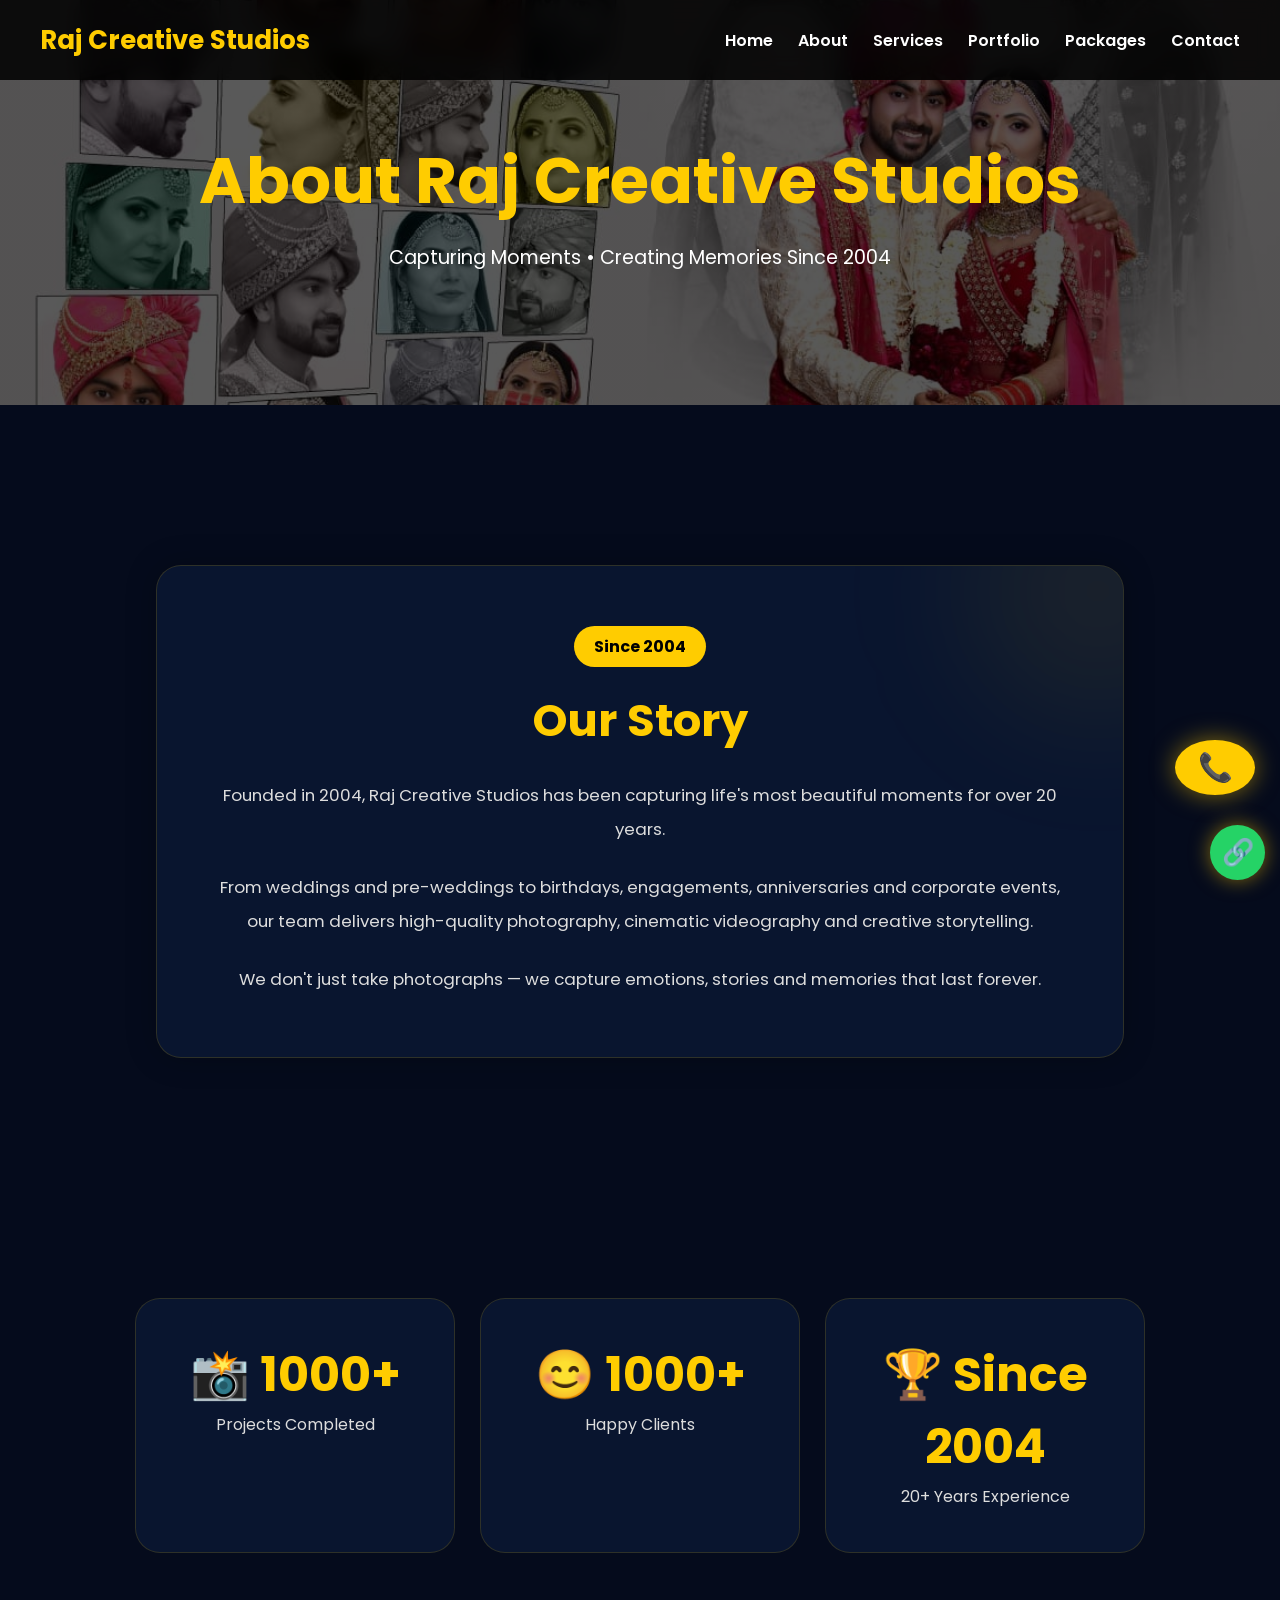
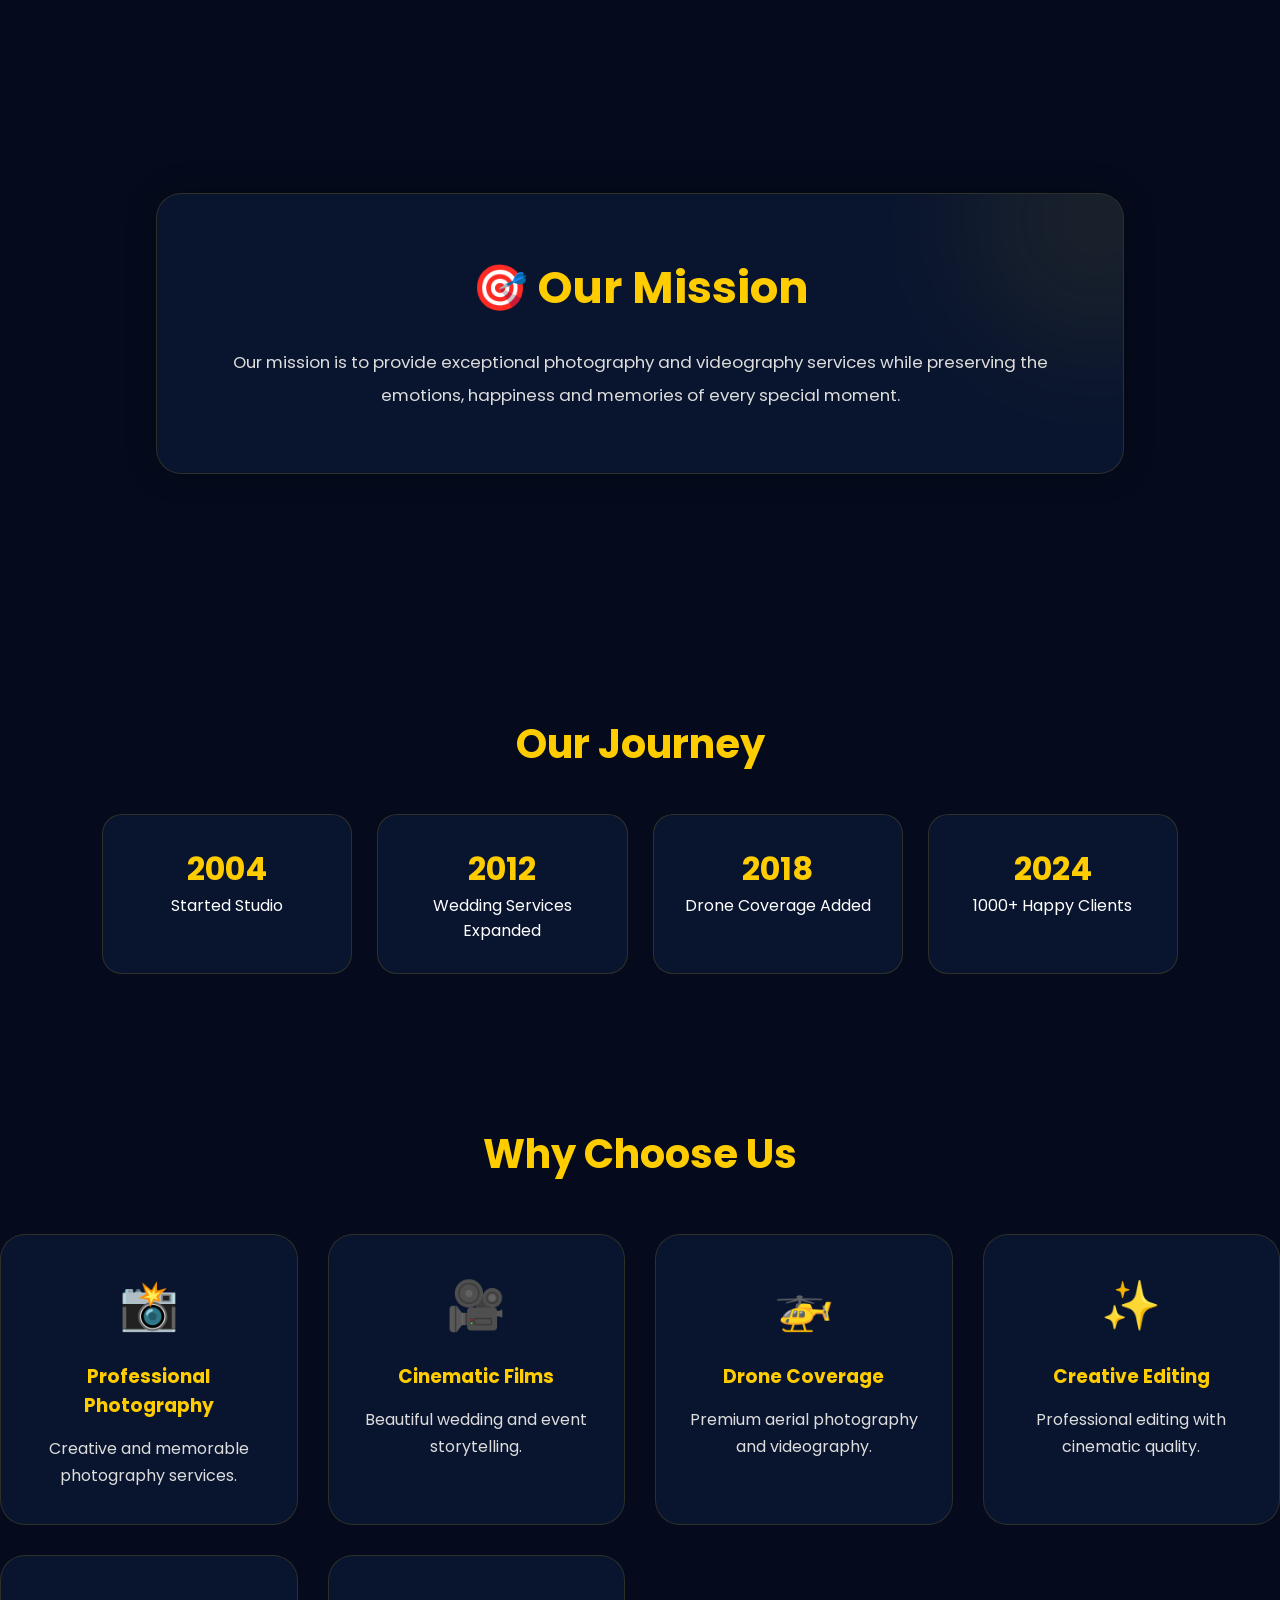
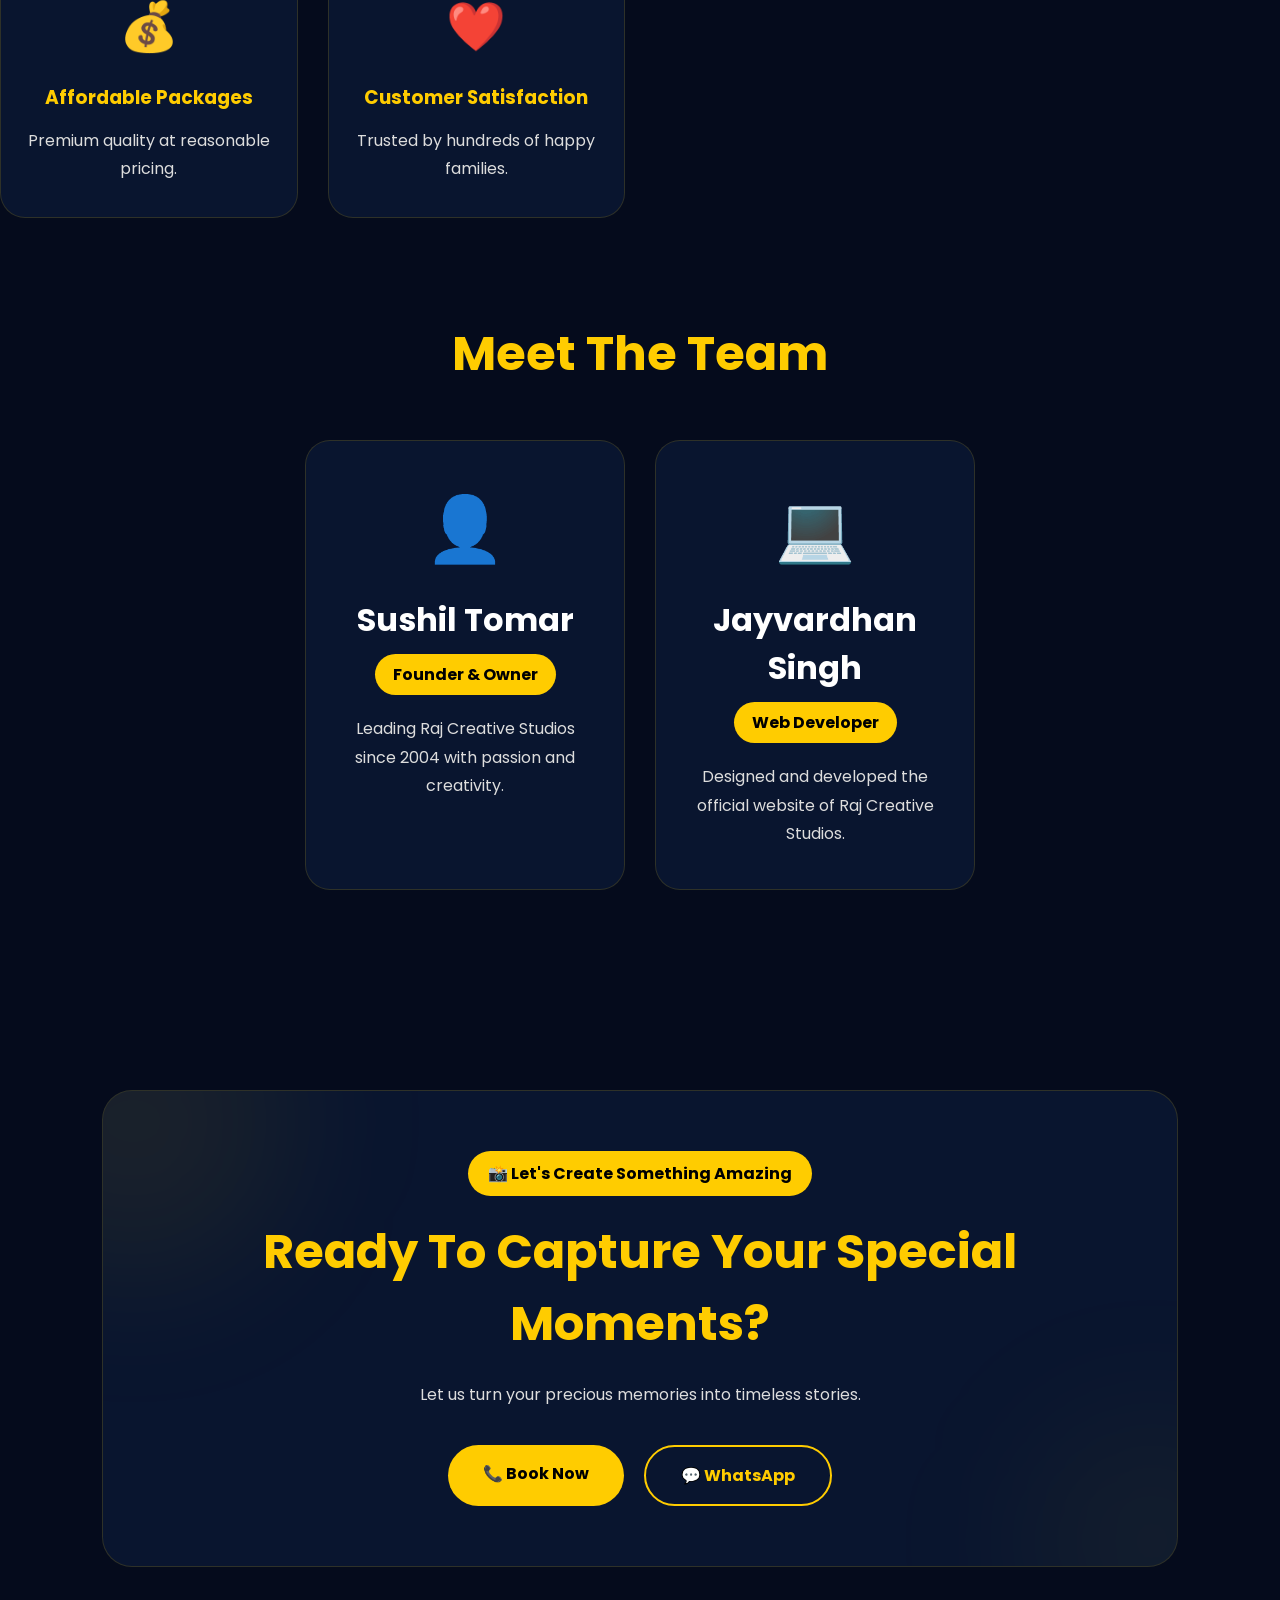
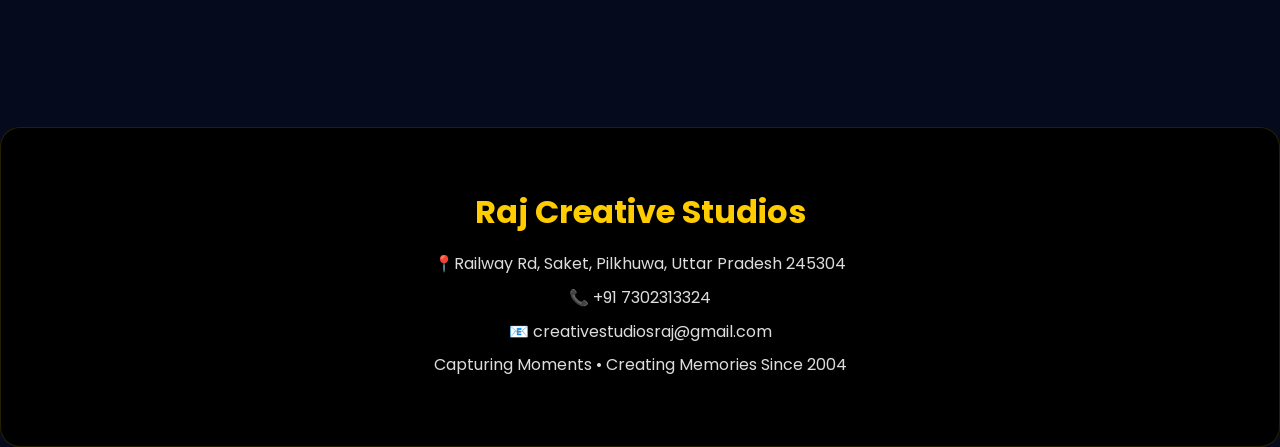
==== commit 3fe71d98: "Website Update" ====
--- a/about.html
+++ b/about.html
@@ -346,7 +346,6 @@
 </footer>
 
 
-<script src="js/script.js" defer></script>
-
+<script src="js/script.js"></script>
 </body>
 </html>
--- a/css/style.css
+++ b/css/style.css
@@ -394,17 +394,6 @@
 to{
     opacity:1;
     transform:translateY(0);
-}
-
-}
-@media(max-width:768px){
-
-.about-hero h1{
-    font-size:2.5rem;
-}
-
-.about-card{
-    padding:30px;
 }
 
 }
@@ -1351,6 +1340,9 @@
     .menu-toggle{
         display:block;
     }
+    .hero-tag{
+    white-space: nowrap;
+}
 
     #navbar{
         display:none;
@@ -1371,10 +1363,7 @@
         font-size:20px;
     }
 
-    .hero-overlay h1{
-    font-size:6rem;
-    font-weight:800;
-}
+
 
     .trust-grid{
     display:grid;
@@ -1437,6 +1426,27 @@
     border-radius:40px;
     text-decoration:none;
     font-weight:bold;
+}
+
+@media screen and (max-width:768px){
+
+.hero-content h1,
+.hero-overlay h1,
+.hero h1{
+
+    font-size:38px !important;
+
+    line-height:1.2 !important;
+
+    width:90% !important;
+
+    margin:auto !important;
+
+    text-align:center !important;
+
+    word-break:normal !important;
+}
+
 }
 
 /* =========================
@@ -2344,57 +2354,103 @@
 
 /* Hero */
 
-.hero,
-.hero-section{
-    min-height:auto;
-    padding:110px 20px 70px;
-}
+@media (max-width:768px){
+
+.hero{
+    min-height:100vh;
+}
+
+.hero-content{
+    width:90%;
+    margin:auto;
+    text-align:center;
+}
+
+
+.hero-content p{
+
+    font-size:16px;
+
+    line-height:1.7;
+
+    width:100%;
+}
+
+@media (max-width:768px){
 
 .hero-badge{
-    width:90%;
-    max-width:320px;
+
+    display:inline-block;
+
+    width:auto;
+
+    max-width:90%;
+
+    padding:12px 20px;
+
+    font-size:15px;
+
+    line-height:1.5;
+
+    white-space:normal;
+
+    text-align:center;
+
+    border-radius:20px;
+}
+
+}
+
+}
+
+/* Buttons */
+
+@media (max-width:768px){
+
+.hero-buttons{
+
+    display:flex;
+    flex-direction:column;
+
+    width:100%;
+
+    gap:15px;
+}
+
+.hero-btn{
+
+    width:100%;
+
+    max-width:300px;
+
     margin:auto;
-    font-size:12px;
-    padding:10px 15px;
-    line-height:1.4;
-}
-
-.hero-content h1{
-    font-size:2.8rem;
-    line-height:1.15;
-    margin-top:20px;
-}
-
-.hero-content p{
-    font-size:1rem;
-    line-height:1.7;
-    width:100%;
-    padding:0 10px;
-}
-
-/* Buttons */
-
-.hero-buttons{
-    flex-direction:column;
-    gap:15px;
-}
-
-.hero-btn{
-    width:90%;
-    max-width:280px;
+}
+
 }
 
 /* Cards */
 
-.about-card,
-.service-card,
-.review-card,
-.package-card,
-.contact-card,
-.team-card{
-    width:100%;
+@media (max-width:768px){
+
+.about-card{
+
+    width:95%;
     margin:auto;
-    padding:20px;
+
+    padding:25px;
+}
+
+.about-card h2{
+
+    font-size:34px;
+}
+
+.about-card p{
+
+    font-size:16px;
+    line-height:1.8;
+}
+
 }
 
 /* Grids */
@@ -2421,10 +2477,34 @@
 
 /* Portfolio Images */
 
-.gallery-card img,
+@media (max-width:768px){
+
+.portfolio-grid{
+
+    grid-template-columns:1fr;
+}
+
 .portfolio-card img{
-    height:220px;
+
+    height:250px;
     object-fit:cover;
+}
+
+}
+
+/*Mobile Rule */
+*{
+    box-sizing:border-box;
+}
+
+img,
+video{
+    max-width:100%;
+    height:auto;
+}
+
+body{
+    overflow-x:hidden;
 }
 
 /* Footer */
@@ -2437,6 +2517,28 @@
 
 footer h2{
     font-size:2rem;
+}
+@media (max-width:768px){
+
+.stats-grid{
+
+    display:grid;
+
+    grid-template-columns:1fr;
+
+    gap:15px;
+}
+
+.stat-card{
+
+    padding:20px;
+}
+
+.stat-card h3{
+
+    font-size:32px;
+}
+
 }
 
 /* Floating Buttons */
@@ -2468,4 +2570,90 @@
     overflow-wrap:break-word;
 }
 
+}
+/* MOBILE HERO FIX */
+@media screen and (max-width:768px){
+
+.hero-content h1,
+.hero-overlay h1,
+.services-hero h1,
+.packages-hero h1,
+.contact-hero h1{
+
+    font-size: 2.5rem !important;
+    line-height: 1.15 !important;
+
+    max-width: 95%;
+    margin: 0 auto 20px;
+    text-align:center;
+
+    word-break: normal !important;
+    overflow-wrap: normal !important;
+}
+
+.hero-content p,
+.hero-overlay p,
+.services-hero p,
+.packages-hero p,
+.contact-hero p{
+
+    font-size: 1rem !important;
+    line-height: 1.7;
+    width: 90%;
+    margin: auto;
+}
+
+}
+@media(max-width:768px){
+
+#navbar{
+    top:80px;
+}
+
+}
+@media(max-width:768px){
+
+header{
+    height:80px;
+}
+
+}
+.floating-buttons{
+    bottom:20px;
+    right:15px;
+}
+
+.float-btn{
+    width:55px;
+    height:55px;
+}
+@media (max-width:768px){
+
+#navbar{
+    position:absolute;
+    top:80px;
+    left:0;
+    width:100%;
+    background:#000;
+    z-index:999;
+}
+
+#navbar ul{
+    display:flex;
+    flex-direction:column;
+    padding:20px;
+    gap:20px;
+    list-style:none;
+}
+
+#navbar ul li{
+    display:block;
+}
+
+#navbar ul li a{
+    color:#fff;
+    font-size:20px;
+    text-decoration:none;
+}
+
 }
